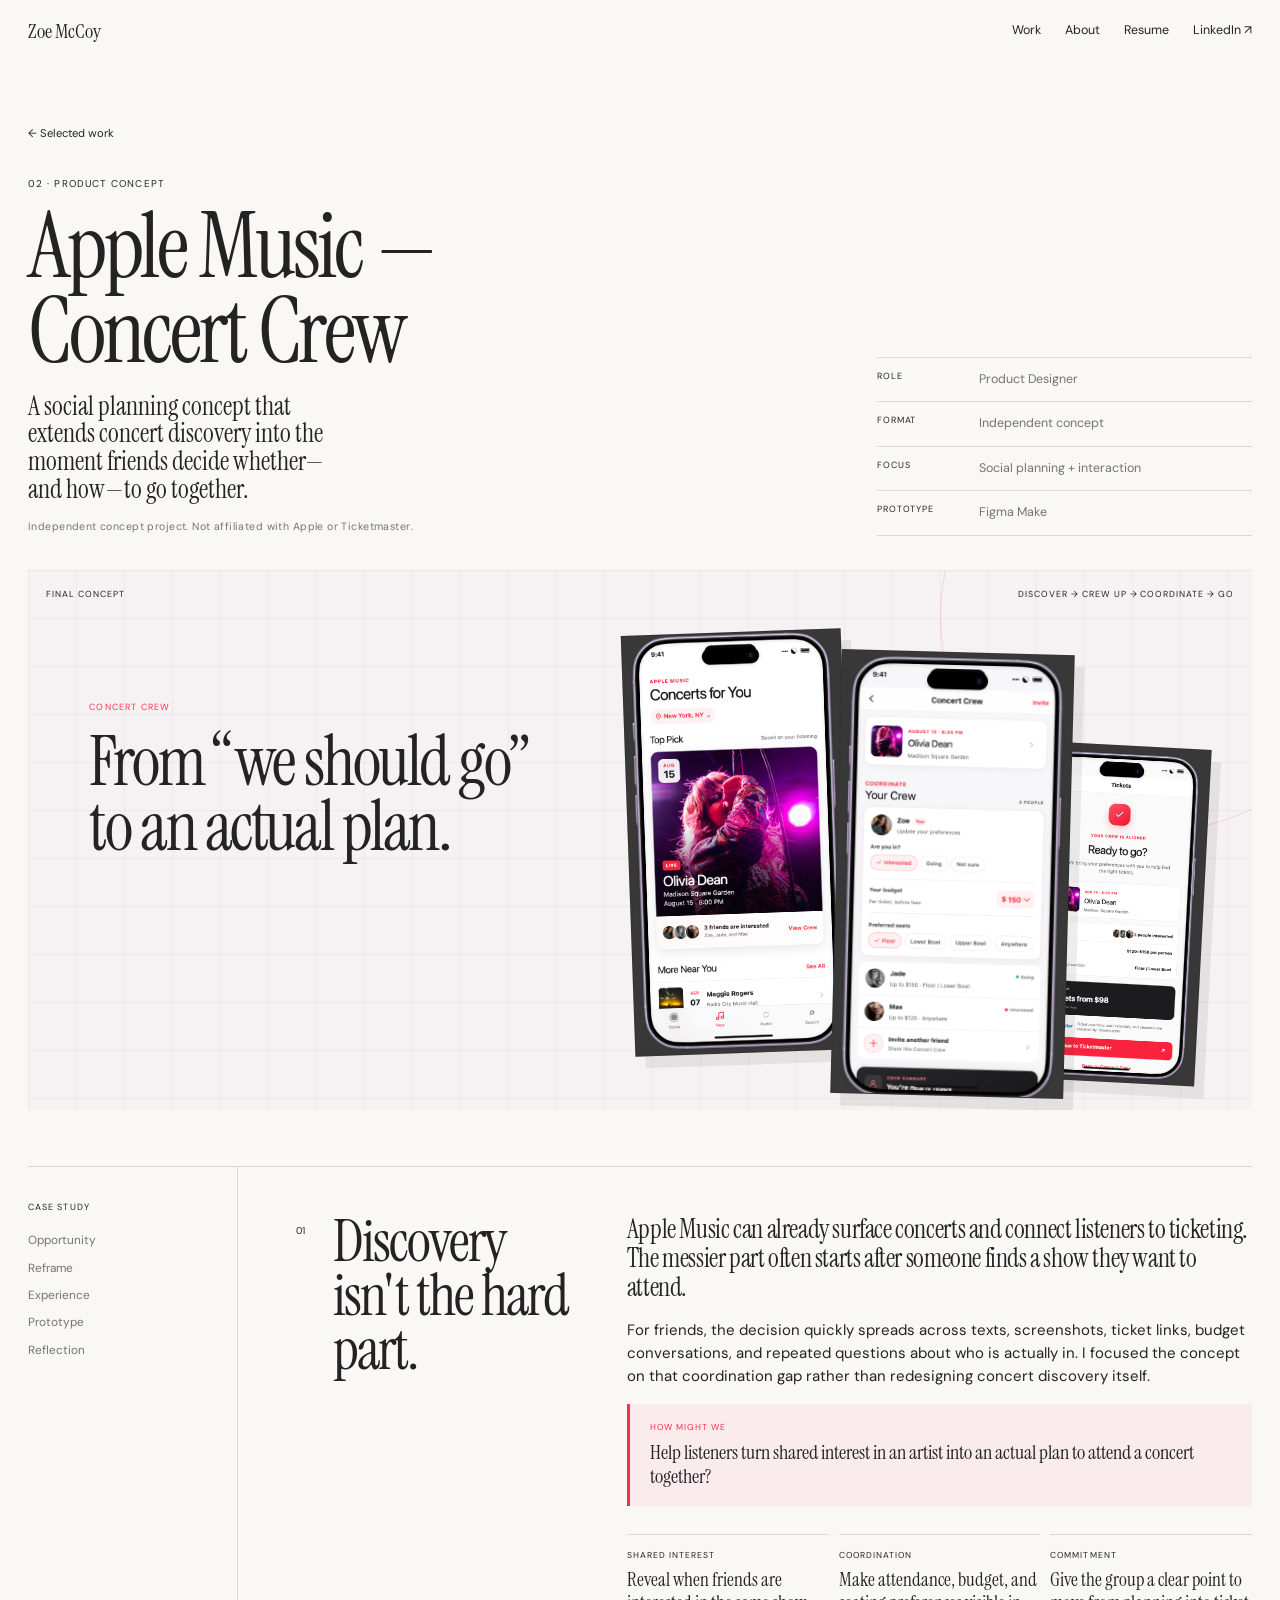
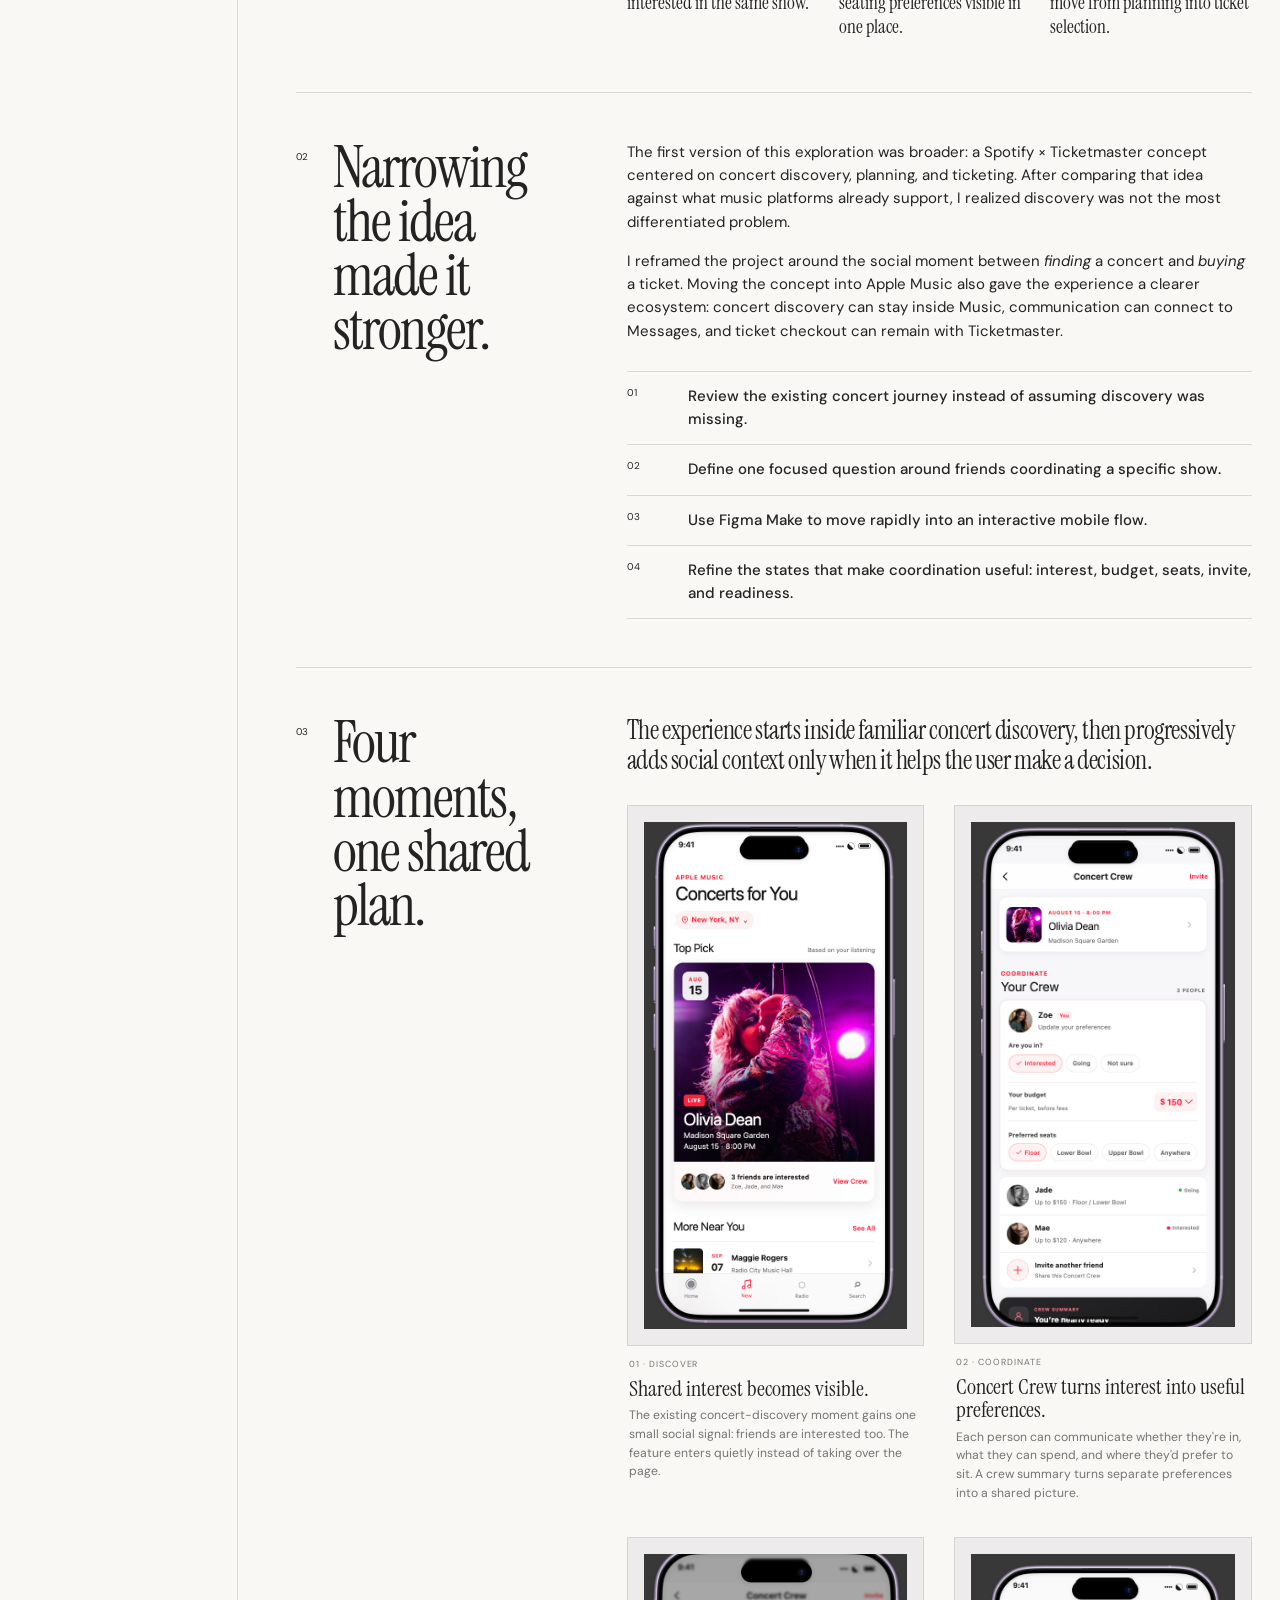
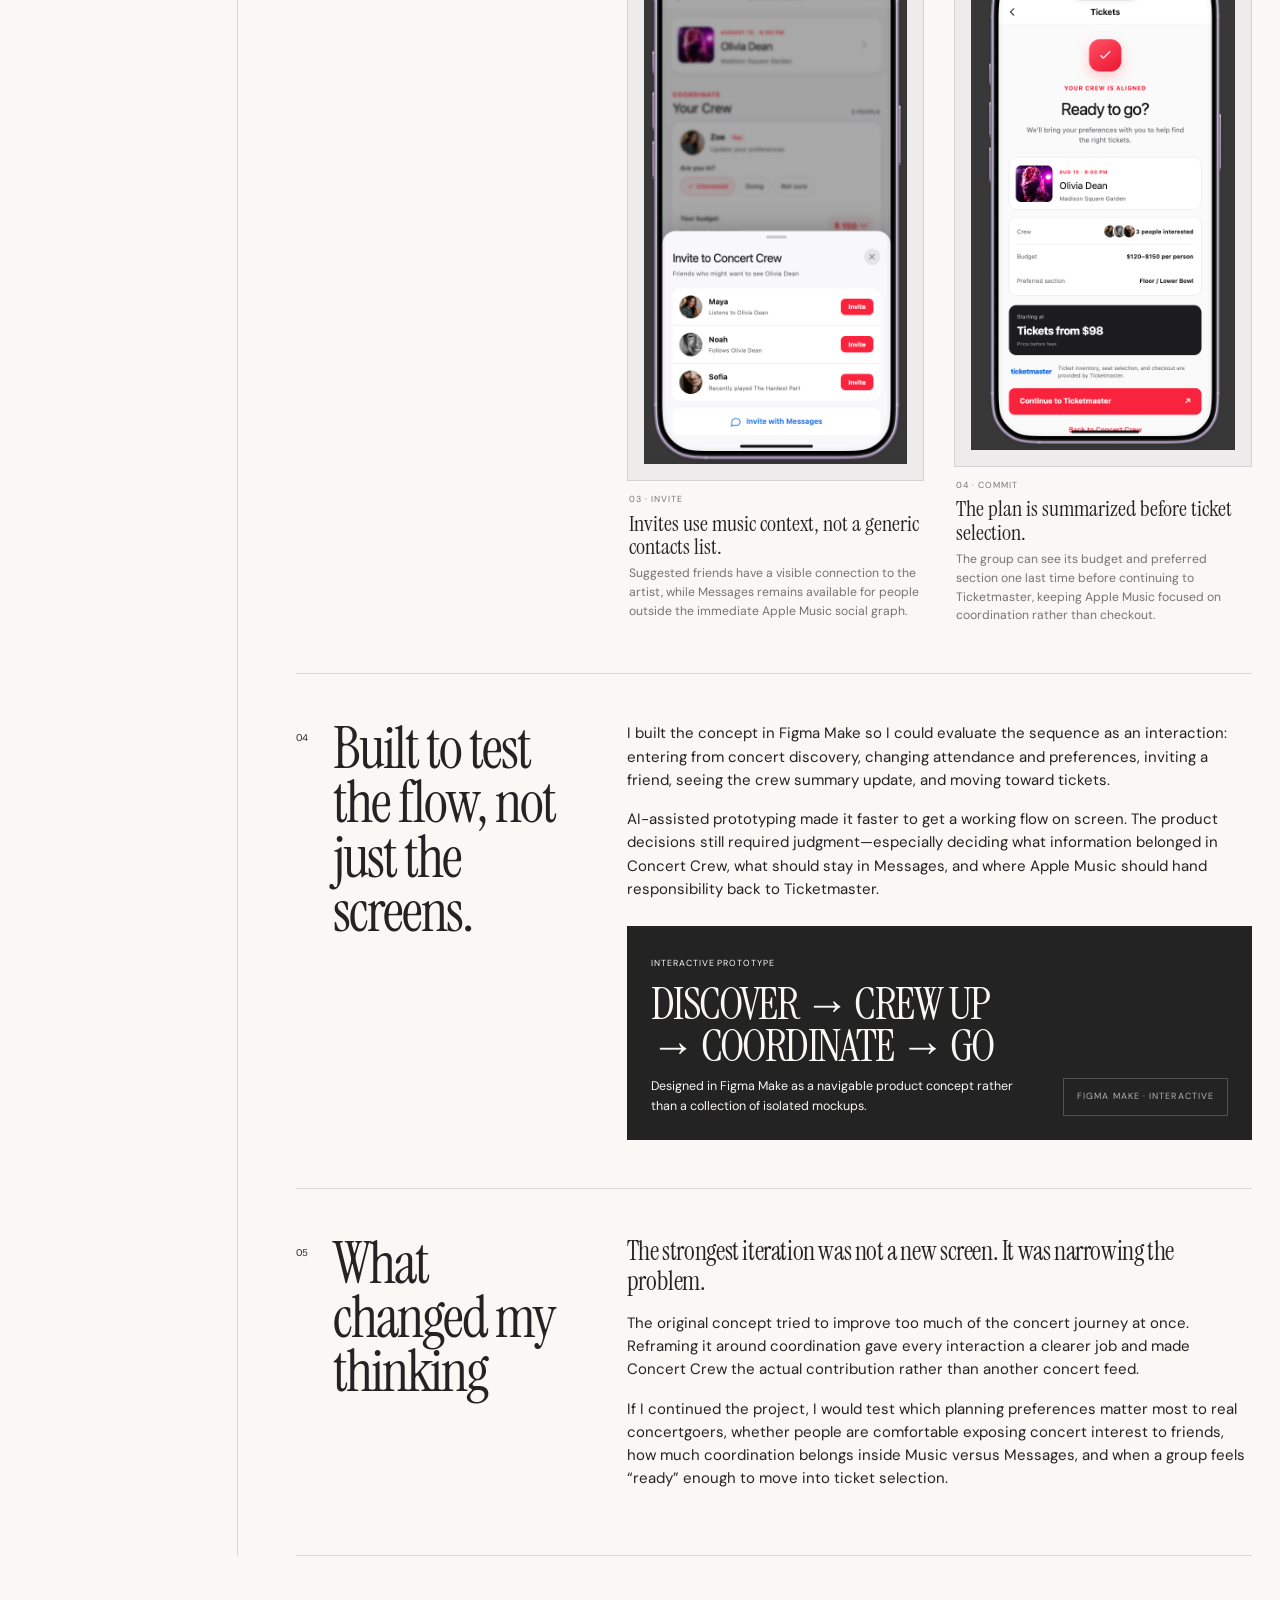
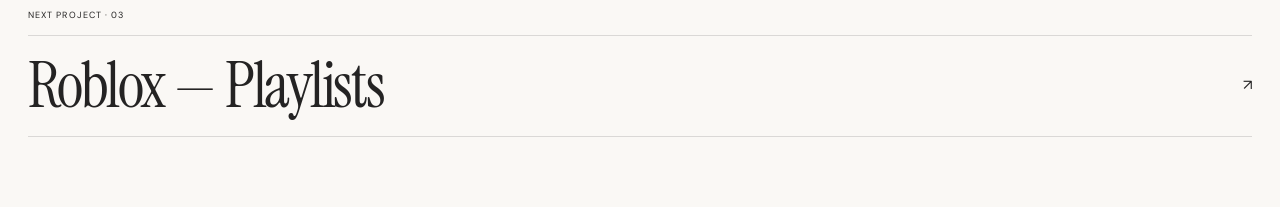
==== apple-music-concert-crew.html @ e7faf0c3 "Add files via upload" ====
<!doctype html>
<html lang="en">
<head>
  <meta charset="utf-8" />
  <meta name="viewport" content="width=device-width, initial-scale=1" />
  <meta name="description" content="Apple Music Concert Crew product concept case study by Zoe McCoy." />
  <title>Apple Music — Concert Crew — Zoe McCoy</title>
  <link rel="stylesheet" href="apple-music-concert-crew.css" />
</head>
<body class="case-page apple-case">
  <header class="site-header">
    <nav class="nav shell">
      <a class="brand" href="index.html">Zoe McCoy</a>
      <button class="nav-toggle" type="button" aria-label="Toggle menu" aria-expanded="false"><span></span><span></span></button>
      <div class="nav-links">
        <a href="index.html#work">Work</a>
        <a href="index.html#about">About</a>
        <a href="Zoe_McCoy_Resume.pdf">Resume</a>
        <a href="https://www.linkedin.com/in/zoe-mccoy/" target="_blank" rel="noreferrer">LinkedIn ↗</a>
      </div>
    </nav>
  </header>

  <main>
    <section class="case-intro shell">
      <div class="case-title-block" data-reveal>
        <a class="back-link" href="index.html#work">← Selected work</a>
        <p class="case-label">02 · Product Concept</p>
        <h1 class="display">Apple Music —<br>Concert Crew</h1>
        <p class="case-subtitle">A social planning concept that extends concert discovery into the moment friends decide whether—and how—to go together.</p>
        <p class="concept-note">Independent concept project. Not affiliated with Apple or Ticketmaster.</p>
      </div>
      <dl class="case-facts" data-reveal>
        <div><dt>ROLE</dt><dd>Product Designer</dd></div>
        <div><dt>FORMAT</dt><dd>Independent concept</dd></div>
        <div><dt>FOCUS</dt><dd>Social planning + interaction</dd></div>
        <div><dt>PROTOTYPE</dt><dd>Figma Make</dd></div>
      </dl>
    </section>

    <section class="case-visual shell" data-reveal>
      <div class="case-visual-inner apple-hero-media">
        <div class="visual-label"><span>FINAL CONCEPT</span><span>DISCOVER → CREW UP → COORDINATE → GO</span></div>
        <div class="apple-hero-copy">
          <span>CONCERT CREW</span>
          <strong class="display">From “we should go”<br>to an actual plan.</strong>
        </div>
        <div class="apple-hero-phone hero-phone-one"><img src="apple-concerts-for-you.png" alt="Apple Music Concerts for You concept with friends interested in a recommended concert" /></div>
        <div class="apple-hero-phone hero-phone-two"><img src="apple-concert-crew.png" alt="Concert Crew concept with attendance, budget, and seating preferences" /></div>
        <div class="apple-hero-phone hero-phone-three"><img src="apple-ticket-handoff.png" alt="Ticket handoff screen summarizing the crew's plan before continuing to Ticketmaster" /></div>
      </div>
    </section>

    <section class="case-content shell">
      <aside class="case-rail">
        <div class="rail-sticky">
          <span>CASE STUDY</span>
          <a href="#problem">Opportunity</a>
          <a href="#reframe">Reframe</a>
          <a href="#experience">Experience</a>
          <a href="#prototype">Prototype</a>
          <a href="#reflection">Reflection</a>
        </div>
      </aside>

      <div class="case-sections">
        <section class="case-block" id="problem" data-reveal>
          <div class="block-head"><span>01</span><h2 class="display">Discovery isn't the hard part.</h2></div>
          <div class="block-body">
            <p class="case-lede">Apple Music can already surface concerts and connect listeners to ticketing. The messier part often starts after someone finds a show they want to attend.</p>
            <p>For friends, the decision quickly spreads across texts, screenshots, ticket links, budget conversations, and repeated questions about who is actually in. I focused the concept on that coordination gap rather than redesigning concert discovery itself.</p>
            <p class="hmw"><span>HOW MIGHT WE</span> Help listeners turn shared interest in an artist into an actual plan to attend a concert together?</p>
            <div class="opportunity-grid">
              <div><span>SHARED INTEREST</span><b>Reveal when friends are interested in the same show.</b></div>
              <div><span>COORDINATION</span><b>Make attendance, budget, and seating preferences visible in one place.</b></div>
              <div><span>COMMITMENT</span><b>Give the group a clear point to move from planning into ticket selection.</b></div>
            </div>
          </div>
        </section>

        <section class="case-block" id="reframe" data-reveal>
          <div class="block-head"><span>02</span><h2 class="display">Narrowing the idea made it stronger.</h2></div>
          <div class="block-body">
            <p>The first version of this exploration was broader: a Spotify × Ticketmaster concept centered on concert discovery, planning, and ticketing. After comparing that idea against what music platforms already support, I realized discovery was not the most differentiated problem.</p>
            <p>I reframed the project around the social moment between <em>finding</em> a concert and <em>buying</em> a ticket. Moving the concept into Apple Music also gave the experience a clearer ecosystem: concert discovery can stay inside Music, communication can connect to Messages, and ticket checkout can remain with Ticketmaster.</p>
            <div class="process-strip">
              <div><span>01</span><b>Review the existing concert journey instead of assuming discovery was missing.</b></div>
              <div><span>02</span><b>Define one focused question around friends coordinating a specific show.</b></div>
              <div><span>03</span><b>Use Figma Make to move rapidly into an interactive mobile flow.</b></div>
              <div><span>04</span><b>Refine the states that make coordination useful: interest, budget, seats, invite, and readiness.</b></div>
            </div>
          </div>
        </section>

        <section class="case-block" id="experience" data-reveal>
          <div class="block-head"><span>03</span><h2 class="display">Four moments, one shared plan.</h2></div>
          <div class="block-body">
            <p class="case-lede">The experience starts inside familiar concert discovery, then progressively adds social context only when it helps the user make a decision.</p>

            <div class="apple-shot-grid">
              <figure class="apple-shot">
                <div class="apple-shot-frame"><img src="apple-concerts-for-you.png" alt="Concerts for You screen featuring Olivia Dean and three friends interested" /></div>
                <figcaption><span>01 · DISCOVER</span><strong>Shared interest becomes visible.</strong><p>The existing concert-discovery moment gains one small social signal: friends are interested too. The feature enters quietly instead of taking over the page.</p></figcaption>
              </figure>

              <figure class="apple-shot">
                <div class="apple-shot-frame"><img src="apple-concert-crew.png" alt="Concert Crew screen showing friend statuses, budget, and preferred seats" /></div>
                <figcaption><span>02 · COORDINATE</span><strong>Concert Crew turns interest into useful preferences.</strong><p>Each person can communicate whether they're in, what they can spend, and where they'd prefer to sit. A crew summary turns separate preferences into a shared picture.</p></figcaption>
              </figure>

              <figure class="apple-shot">
                <div class="apple-shot-frame"><img src="apple-concert-invite.png" alt="Invite to Concert Crew sheet suggesting friends connected to the artist" /></div>
                <figcaption><span>03 · INVITE</span><strong>Invites use music context, not a generic contacts list.</strong><p>Suggested friends have a visible connection to the artist, while Messages remains available for people outside the immediate Apple Music social graph.</p></figcaption>
              </figure>

              <figure class="apple-shot">
                <div class="apple-shot-frame"><img src="apple-ticket-handoff.png" alt="Ready to go ticket handoff summarizing crew budget and seating preference" /></div>
                <figcaption><span>04 · COMMIT</span><strong>The plan is summarized before ticket selection.</strong><p>The group can see its budget and preferred section one last time before continuing to Ticketmaster, keeping Apple Music focused on coordination rather than checkout.</p></figcaption>
              </figure>
            </div>
          </div>
        </section>

        <section class="case-block" id="prototype" data-reveal>
          <div class="block-head"><span>04</span><h2 class="display">Built to test the flow, not just the screens.</h2></div>
          <div class="block-body">
            <p>I built the concept in Figma Make so I could evaluate the sequence as an interaction: entering from concert discovery, changing attendance and preferences, inviting a friend, seeing the crew summary update, and moving toward tickets.</p>
            <p>AI-assisted prototyping made it faster to get a working flow on screen. The product decisions still required judgment—especially deciding what information belonged in Concert Crew, what should stay in Messages, and where Apple Music should hand responsibility back to Ticketmaster.</p>
            <div class="prototype-callout apple-callout">
              <div><span>INTERACTIVE PROTOTYPE</span><h3 class="display">DISCOVER → CREW UP → COORDINATE → GO</h3><p>Designed in Figma Make as a navigable product concept rather than a collection of isolated mockups.</p></div>
              <div class="prototype-status">FIGMA MAKE · INTERACTIVE</div>
            </div>
          </div>
        </section>

        <section class="case-block" id="reflection" data-reveal>
          <div class="block-head"><span>05</span><h2 class="display">What changed my thinking</h2></div>
          <div class="block-body">
            <p class="case-lede">The strongest iteration was not a new screen. It was narrowing the problem.</p>
            <p>The original concept tried to improve too much of the concert journey at once. Reframing it around coordination gave every interaction a clearer job and made Concert Crew the actual contribution rather than another concert feed.</p>
            <p>If I continued the project, I would test which planning preferences matter most to real concertgoers, whether people are comfortable exposing concert interest to friends, how much coordination belongs inside Music versus Messages, and when a group feels “ready” enough to move into ticket selection.</p>
          </div>
        </section>
      </div>
    </section>

    <section class="next-project shell"><span>NEXT PROJECT · 03</span><a href="roblox-playlists.html"><strong class="display">Roblox — Playlists</strong><span>↗</span></a></section>
  </main>
  <script src="case-study.js" defer></script>
</body>
</html>
---- apple-music-concert-crew.css ----
@import url('https://fonts.googleapis.com/css2?family=DM+Sans:wght@400;500;600&family=Instrument+Serif:ital@0;1&display=swap');

:root{
  --ivory:rgba(250,248,245,1);--ink:rgba(36,35,35,1);--lavender:rgba(217,210,233,1);--sage:rgba(220,229,220,1);--peach:rgba(241,221,211,1);
  --soft:rgba(36,35,35,.62);--line:rgba(36,35,35,.15);--serif:'Instrument Serif',Georgia,serif;--sans:'DM Sans',system-ui,sans-serif;
  --shell:min(1480px,calc(100vw - 56px));
}
*{box-sizing:border-box}html{scroll-behavior:smooth}body{margin:0;background:var(--ivory);color:var(--ink);font-family:var(--sans);font-size:15px;line-height:1.55;-webkit-font-smoothing:antialiased}body::selection{background:var(--lavender)}a{color:inherit;text-decoration:none}button{font:inherit;color:inherit}.shell{width:var(--shell);margin-inline:auto}.display{font-family:var(--serif);font-weight:400;letter-spacing:-.035em;line-height:.94}.soft{color:var(--soft)}
.site-header{position:sticky;top:0;z-index:100;background:rgba(250,248,245,.88);backdrop-filter:blur(14px);border-bottom:1px solid transparent;transition:.2s}.site-header.scrolled{border-color:var(--line);background:rgba(250,248,245,.96)}.nav{height:62px;display:flex;align-items:center;justify-content:space-between}.brand{font-family:var(--serif);font-size:1.25rem}.nav-links{display:flex;gap:24px;font-size:.78rem;align-items:center}.nav-links a{position:relative}.nav-links a:after{content:"";position:absolute;left:0;bottom:-5px;width:100%;height:1px;background:var(--ink);transform:scaleX(0);transform-origin:right;transition:transform .18s}.nav-links a:hover:after{transform:scaleX(1);transform-origin:left}.nav-toggle{display:none;background:none;border:0;padding:8px}.nav-toggle span{display:block;width:20px;height:1px;background:var(--ink);margin:5px}

/* HOME HERO */
.home-hero{min-height:calc(100svh - 62px);display:grid;grid-template-columns:.78fr 1.22fr;gap:clamp(36px,5vw,80px);align-items:center;padding:38px 0 42px}.hero-copy{max-width:570px}.status-line{display:flex;gap:10px;align-items:center;text-transform:uppercase;letter-spacing:.09em;font-size:.66rem;font-weight:600;margin-bottom:28px}.status-dot{width:7px;height:7px;border-radius:50%;background:var(--lavender);box-shadow:0 0 0 4px rgba(217,210,233,.35)}.hero-name{font-size:clamp(4.7rem,7.3vw,8.4rem);margin:0 0 24px}.hero-statement{font-family:var(--serif);font-size:clamp(1.6rem,2.4vw,2.55rem);line-height:1.04;letter-spacing:-.02em;max-width:16ch;margin:0 0 22px}.hero-statement em{font-weight:400;color:rgba(91,72,128,1)}.hero-intro{max-width:520px;color:var(--soft);margin:0 0 28px;font-size:.92rem}.hero-actions{display:flex;align-items:center;gap:22px}.button{display:inline-flex;align-items:center;justify-content:space-between;gap:16px;padding:12px 15px;border:1px solid var(--ink);font-size:.72rem;text-transform:uppercase;letter-spacing:.08em;font-weight:600;transition:transform .18s,background .18s,color .18s}.button:hover{transform:translateY(-2px)}.button-dark{background:var(--ink);color:var(--ivory)}.button-light{background:var(--ivory);color:var(--ink);border-color:var(--ivory)}.quiet-link{font-size:.76rem;border-bottom:1px solid var(--ink);padding-bottom:2px}
.hero-board{position:relative;min-height:590px;background:var(--lavender);overflow:hidden;border:1px solid rgba(36,35,35,.08);padding:22px}.hero-board:before{content:"";position:absolute;inset:0;background-image:linear-gradient(rgba(36,35,35,.06) 1px,transparent 1px),linear-gradient(90deg,rgba(36,35,35,.06) 1px,transparent 1px);background-size:48px 48px;mask-image:linear-gradient(to bottom,black,transparent 88%)}.board-topline{position:relative;z-index:2;display:flex;justify-content:space-between;font-size:.6rem;letter-spacing:.13em}.board-word{position:absolute;left:6%;top:16%;font-size:clamp(6.7rem,11vw,12rem);color:rgba(36,35,35,.16);white-space:nowrap}.board-window{position:absolute;left:13%;right:8%;top:31%;height:49%;background:var(--ivory);border:1px solid rgba(36,35,35,.24);box-shadow:10px 12px 0 rgba(36,35,35,.08);z-index:3}.window-bar{height:34px;border-bottom:1px solid var(--line);display:flex;align-items:center;gap:5px;padding:0 10px;font-size:.57rem;letter-spacing:.08em;color:var(--soft)}.window-bar i{width:7px;height:7px;border-radius:50%;background:var(--ink);opacity:.25}.window-bar span{margin-left:6px}.window-body{height:calc(100% - 34px);display:grid;grid-template-columns:52px 1fr}.mini-sidebar{border-right:1px solid var(--line);padding:14px 0;display:flex;align-items:center;flex-direction:column;gap:19px}.mini-sidebar b{font-family:var(--serif);font-size:1.2rem}.mini-sidebar span{width:16px;height:1px;background:var(--ink);opacity:.28}.mini-canvas{padding:clamp(22px,3vw,42px);display:flex;flex-direction:column;justify-content:center}.mini-label{font-size:.56rem;letter-spacing:.12em;margin-bottom:14px}.mini-title{font-size:clamp(2.5rem,4vw,5.1rem);margin-bottom:25px}.mini-row{display:flex;flex-wrap:wrap;gap:8px 16px;font-size:.55rem;letter-spacing:.1em}.mini-progress{height:3px;background:rgba(36,35,35,.1);margin-top:18px}.mini-progress span{display:block;width:64%;height:100%;background:var(--ink)}.board-chip{position:absolute;z-index:5;border:1px solid rgba(36,35,35,.25);background:var(--ivory);padding:8px 12px;font-size:.64rem;letter-spacing:.07em;text-transform:uppercase;box-shadow:4px 4px 0 rgba(36,35,35,.08)}.chip-one{right:5%;top:22%;transform:rotate(3deg)}.chip-two{left:4%;bottom:19%;transform:rotate(-5deg);background:var(--sage)}.chip-three{right:6%;bottom:8%;transform:rotate(2deg);background:var(--peach)}.board-note{position:absolute;left:4%;bottom:6%;font-family:var(--serif);font-size:1.15rem;display:flex;gap:10px;align-items:center;z-index:4}.board-note span{font-family:var(--sans);font-size:.9rem}
.ticker{overflow:hidden;border-top:1px solid var(--line);border-bottom:1px solid var(--line);padding:10px 0}.ticker-track{display:flex;width:max-content;align-items:center;gap:18px;animation:ticker 28s linear infinite;font-size:.62rem;letter-spacing:.13em}.ticker-track i{font-style:normal;color:rgba(91,72,128,1)}@keyframes ticker{to{transform:translateX(-50%)}}

/* WORK */
.work-studio{padding:52px 0 58px}.section-kicker-row{display:flex;justify-content:space-between;gap:24px;align-items:end;border-bottom:1px solid var(--line);padding-bottom:16px;margin-bottom:22px;font-size:.7rem;text-transform:uppercase;letter-spacing:.09em}.section-kicker-row>div{display:flex;gap:14px}.section-no{font-family:var(--serif);font-size:1.08rem;letter-spacing:0}.section-kicker-row p{margin:0;color:var(--soft);text-transform:none;letter-spacing:0;font-size:.78rem}.work-layout{display:grid;grid-template-columns:minmax(300px,.62fr) minmax(0,1.38fr);gap:22px}.project-index{min-height:600px;border-right:1px solid var(--line);padding-right:22px;display:flex;flex-direction:column}.project-tab{appearance:none;background:transparent;border:0;border-bottom:1px solid var(--line);display:grid;grid-template-columns:32px 1fr 22px;text-align:left;gap:12px;padding:22px 0;cursor:pointer;opacity:.47;transition:opacity .2s,padding-left .2s}.project-tab:hover,.project-tab.active{opacity:1}.project-tab.active{padding-left:10px}.project-tab-no{font-size:.66rem;padding-top:8px}.project-tab-main strong{font-size:clamp(2.2rem,3.5vw,4.25rem);display:block}.project-tab-main small{display:block;font-size:.66rem;text-transform:uppercase;letter-spacing:.08em;margin-top:8px;color:var(--soft)}.project-tab-arrow{font-size:1rem;padding-top:7px;transition:transform .2s}.project-tab:hover .project-tab-arrow,.project-tab.active .project-tab-arrow{transform:translate(3px,-3px)}.work-note{margin-top:auto;padding:18px 0}.work-note span{font-size:.58rem;letter-spacing:.12em}.work-note p{font-family:var(--serif);font-size:1.35rem;line-height:1.12;max-width:19ch;margin:9px 0 0}.project-stage{min-width:0}.stage-panel{height:600px}.stage-panel[hidden]{display:none}.stage-link{height:100%;display:grid;grid-template-rows:auto 1fr auto;background:var(--lavender);overflow:hidden;border:1px solid rgba(36,35,35,.08);transition:transform .25s}.stage-link:hover{transform:translateY(-4px)}.dark-stage{background:var(--ink);color:var(--ivory)}.stage-top,.stage-bottom{display:flex;justify-content:space-between;gap:18px;padding:16px 18px;font-size:.59rem;letter-spacing:.1em;text-transform:uppercase}.stage-bottom{align-items:end;border-top:1px solid rgba(36,35,35,.13);text-transform:none;letter-spacing:0;font-size:.8rem}.dark-stage .stage-bottom{border-color:rgba(250,248,245,.18)}.stage-bottom p{margin:0;max-width:490px;color:rgba(36,35,35,.7)}.dark-stage .stage-bottom p{color:rgba(250,248,245,.72)}.stage-cta{font-weight:600;white-space:nowrap}.scoops-art,.spotify-art{position:relative;overflow:hidden}.scoop-orbit{position:absolute;border:1px solid rgba(36,35,35,.2);border-radius:50%}.orbit-a{width:420px;height:420px;left:-90px;top:30px}.orbit-b{width:310px;height:310px;right:-70px;bottom:-90px}.scoop-sheet{position:absolute;border:1px solid rgba(36,35,35,.25);box-shadow:8px 8px 0 rgba(36,35,35,.08)}.sheet-back{background:var(--sage);width:33%;height:54%;left:18%;top:20%;transform:rotate(-6deg);padding:18px}.sheet-front{background:var(--ivory);width:35%;height:62%;left:39%;top:14%;transform:rotate(4deg);padding:18px;display:flex;flex-direction:column}.sheet-front b{font-size:7rem;line-height:.8;margin:auto}.sheet-front small{font-size:.65rem;text-transform:uppercase;letter-spacing:.08em}.scoop-sheet>span{font-size:.58rem;letter-spacing:.12em;text-transform:uppercase}.scoop-caption{position:absolute;right:4%;top:12%;writing-mode:vertical-rl;font-size:.58rem;letter-spacing:.1em;text-transform:uppercase}.spotify-art{background-image:linear-gradient(rgba(250,248,245,.05) 1px,transparent 1px),linear-gradient(90deg,rgba(250,248,245,.05) 1px,transparent 1px);background-size:44px 44px}.sound-lines{position:absolute;left:5%;top:12%;display:flex;align-items:center;gap:7px;height:72px}.sound-lines i{width:4px;background:var(--lavender);display:block}.sound-lines i:nth-child(1){height:25%}.sound-lines i:nth-child(2){height:70%}.sound-lines i:nth-child(3){height:42%}.sound-lines i:nth-child(4){height:95%}.sound-lines i:nth-child(5){height:50%}.sound-lines i:nth-child(6){height:78%}.sound-lines i:nth-child(7){height:32%}.live-word{position:absolute;left:6%;top:34%;font-size:clamp(5rem,8vw,9.5rem);white-space:nowrap}.live-word span{font-family:var(--sans);font-size:.35em;margin:0 .15em;color:var(--peach)}.ticket-stub{position:absolute;right:5%;top:12%;background:var(--peach);color:var(--ink);width:190px;height:130px;padding:15px;transform:rotate(4deg);display:flex;flex-direction:column;justify-content:space-between;border:1px solid rgba(250,248,245,.2)}.ticket-stub span,.ticket-stub small{font-size:.52rem;letter-spacing:.1em}.ticket-stub b{font-size:1.45rem}.now-playing{position:absolute;left:7%;bottom:8%;display:flex;align-items:center;gap:12px}.play-dot{width:38px;height:38px;border-radius:50%;background:var(--lavender);color:var(--ink);display:grid;place-items:center;font-size:.65rem}.now-playing small{display:block;font-size:.5rem;letter-spacing:.1em}.now-playing b{font-family:var(--serif);font-size:1.1rem;font-weight:400}

/* ABOUT */
.about-section{padding:58px 0 74px;border-top:1px solid var(--line)}.about-layout{display:grid;grid-template-columns:1.05fr .95fr;gap:clamp(45px,7vw,110px);padding:26px 0 42px}.about-lede h2{font-size:clamp(3.1rem,5.6vw,6.3rem);max-width:12ch;margin:0 0 26px}.about-lede em{font-weight:400;color:rgba(91,72,128,1)}.about-copy{max-width:600px;padding-top:8px}.about-copy p{font-size:1rem;margin:0 0 18px}.capability-console{border:1px solid var(--line);background:rgba(255,255,255,.2)}.console-head{display:flex;justify-content:space-between;padding:10px 14px;border-bottom:1px solid var(--line);font-size:.57rem;letter-spacing:.11em}.capability-grid{display:grid;grid-template-columns:repeat(4,1fr)}.capability-grid span{padding:14px;border-right:1px solid var(--line);border-bottom:1px solid var(--line);font-size:.76rem}.capability-grid span:nth-child(4n){border-right:0}.capability-grid span:nth-last-child(-n+4){border-bottom:0}.footer{background:var(--lavender);padding:48px 0 28px}.footer-grid{display:grid;grid-template-columns:1fr auto;gap:28px}.footer-label{font-size:.56rem;letter-spacing:.12em}.footer h2{font-size:clamp(3.4rem,6vw,7rem);margin:8px 0 0;max-width:10ch}.footer-actions{display:flex;gap:24px;align-items:end;padding-bottom:12px;font-size:.8rem}.footer-meta{grid-column:1/-1;border-top:1px solid rgba(36,35,35,.18);padding-top:16px;display:flex;justify-content:space-between;font-size:.64rem;color:var(--soft)}

/* CASE STUDIES */
.case-intro{display:grid;grid-template-columns:1.35fr .65fr;gap:70px;padding:58px 0 34px}.back-link{display:inline-block;font-size:.7rem;margin-bottom:34px}.case-label{font-size:.62rem;text-transform:uppercase;letter-spacing:.11em;margin:0 0 12px}.case-title-block h1{font-size:clamp(5rem,8.5vw,10rem);margin:0 0 18px}.apple-case .case-title-block h1{font-size:clamp(4.3rem,7.1vw,8.6rem)}.case-subtitle{font-family:var(--serif);font-size:clamp(1.35rem,2vw,2.15rem);line-height:1.08;max-width:26ch;margin:0}.case-facts{align-self:end;margin:0;border-top:1px solid var(--line)}.case-facts div{display:grid;grid-template-columns:86px 1fr;gap:16px;padding:12px 0;border-bottom:1px solid var(--line)}.case-facts dt{font-size:.56rem;letter-spacing:.1em}.case-facts dd{margin:0;font-size:.78rem;color:var(--soft)}.case-visual{padding-bottom:56px}.case-visual-inner{min-height:510px;padding:18px;position:relative;overflow:hidden}.scoops-visual{background:var(--lavender)}.spotify-visual{background:var(--ink);color:var(--ivory)}.visual-label{display:flex;justify-content:space-between;font-size:.55rem;letter-spacing:.11em}.device-row{position:absolute;inset:68px 6% 42px 6%;display:flex;align-items:end;justify-content:center;gap:24px}.device{background:var(--ivory);color:var(--ink);border:1px solid rgba(36,35,35,.25);box-shadow:10px 10px 0 rgba(36,35,35,.08)}.desktop-device{width:min(830px,72%);height:100%}.device-bar{height:28px;border-bottom:1px solid var(--line);display:flex;gap:5px;align-items:center;padding:0 9px}.device-bar i{width:6px;height:6px;border-radius:50%;background:var(--ink);opacity:.25}.mobile-device{width:190px;height:84%;border-radius:24px;padding:12px;position:relative}.device-notch{width:60px;height:12px;background:var(--ink);border-radius:20px;margin:0 auto 14px}.placeholder-content{height:calc(100% - 28px);display:flex;flex-direction:column;justify-content:center;align-items:center;text-align:center;padding:24px;background-image:linear-gradient(rgba(36,35,35,.05) 1px,transparent 1px),linear-gradient(90deg,rgba(36,35,35,.05) 1px,transparent 1px);background-size:34px 34px}.mobile-device .placeholder-content{height:calc(100% - 26px);background-size:26px 26px}.placeholder-kicker{font-size:.52rem;letter-spacing:.12em}.placeholder-content b{font-size:clamp(2.2rem,3.8vw,4.6rem);font-weight:400;margin:13px 0}.mobile-device .placeholder-content b{font-size:4.2rem}.placeholder-content small{font-size:.6rem;color:var(--soft)}.video-placeholder{position:absolute;inset:60px 6% 40px;border:1px solid rgba(250,248,245,.22);display:flex;flex-direction:column;align-items:center;justify-content:center;background-image:linear-gradient(rgba(250,248,245,.05) 1px,transparent 1px),linear-gradient(90deg,rgba(250,248,245,.05) 1px,transparent 1px);background-size:48px 48px}.video-placeholder:before{content:"";position:absolute;width:210px;height:210px;border:1px solid rgba(217,210,233,.5);border-radius:50%}.video-play{width:48px;height:48px;border-radius:50%;display:grid;place-items:center;background:var(--lavender);color:var(--ink);font-size:.7rem;z-index:2;margin-bottom:14px}.video-placeholder strong{font-size:clamp(4rem,7vw,8rem);z-index:2}.video-placeholder p{font-size:.68rem;letter-spacing:.08em;text-transform:uppercase;z-index:2}.case-content{display:grid;grid-template-columns:210px minmax(0,1fr);gap:58px;border-top:1px solid var(--line)}.case-rail{border-right:1px solid var(--line)}.rail-sticky{position:sticky;top:88px;display:flex;flex-direction:column;padding:34px 28px 34px 0;gap:9px}.rail-sticky>span{font-size:.56rem;letter-spacing:.12em;margin-bottom:8px}.rail-sticky a{font-size:.74rem;color:var(--soft)}.rail-sticky a:hover{color:var(--ink)}.case-sections{min-width:0}.case-block{display:grid;grid-template-columns:.62fr 1.38fr;gap:50px;padding:48px 0;border-bottom:1px solid var(--line);scroll-margin-top:80px}.block-head{display:grid;grid-template-columns:28px 1fr;gap:9px}.block-head>span{font-size:.61rem;padding-top:8px}.block-head h2{font-size:clamp(2.8rem,4.5vw,5.2rem);margin:0;max-width:9ch}.block-body{max-width:780px}.block-body>p{margin:0 0 16px}.case-lede{font-family:var(--serif);font-size:clamp(1.45rem,2.05vw,2.1rem);line-height:1.12;letter-spacing:-.015em}.split-note{display:grid;grid-template-columns:1fr 1fr;gap:26px;border-top:1px solid var(--line);padding-top:18px;margin-top:28px}.split-note p{margin:0;font-size:.83rem}.artifact-grid{display:grid;grid-template-columns:1fr 1fr;gap:10px;margin-top:26px}.artifact-slot{min-height:220px;border:1px dashed rgba(36,35,35,.28);padding:20px;display:flex;flex-direction:column;justify-content:flex-end;background:rgba(255,255,255,.16)}.artifact-slot.wide{grid-column:1/-1;min-height:290px}.artifact-slot span{font-size:.55rem;letter-spacing:.12em}.artifact-slot b{font-family:var(--serif);font-size:1.7rem;font-weight:400;margin-top:auto}.artifact-slot small{font-size:.67rem;color:var(--soft)}.system-slot{min-height:310px;margin-top:24px;background:var(--sage);border-style:solid}.system-slot b{font-size:clamp(2.2rem,4vw,4.6rem);max-width:11ch}.prototype-callout{margin-top:25px;padding:24px;background:var(--lavender);display:flex;align-items:end;justify-content:space-between;gap:26px}.prototype-callout span{font-size:.55rem;letter-spacing:.11em}.prototype-callout h3{font-size:clamp(2.2rem,3.5vw,4rem);margin:10px 0}.prototype-callout p{margin:0;max-width:460px;font-size:.78rem}.dark-callout{background:var(--ink);color:var(--ivory)}.process-strip{margin-top:28px;border-top:1px solid var(--line)}.process-strip div{display:grid;grid-template-columns:46px 1fr;gap:15px;padding:13px 0;border-bottom:1px solid var(--line)}.process-strip span{font-size:.62rem}.process-strip b{font-weight:500}.next-project{padding:46px 0 70px}.next-project>span{font-size:.56rem;letter-spacing:.12em}.next-project a{margin-top:10px;border-top:1px solid var(--line);border-bottom:1px solid var(--line);padding:20px 0;display:flex;justify-content:space-between;align-items:center}.next-project strong{font-size:clamp(3rem,5vw,5.5rem);font-weight:400}

[data-reveal]{opacity:0;transform:translateY(12px);transition:opacity .5s ease,transform .5s cubic-bezier(.2,.75,.2,1)}[data-reveal].visible{opacity:1;transform:none}

@media (max-width:1050px){:root{--shell:min(100% - 40px,980px)}.home-hero{grid-template-columns:.9fr 1.1fr}.hero-board{min-height:520px}.work-layout{grid-template-columns:330px 1fr}.stage-panel{height:560px}.capability-grid{grid-template-columns:repeat(3,1fr)}.capability-grid span:nth-child(4n){border-right:1px solid var(--line)}.capability-grid span:nth-child(3n){border-right:0}.capability-grid span:nth-last-child(-n+4){border-bottom:1px solid var(--line)}.capability-grid span:nth-last-child(-n+3){border-bottom:0}.case-content{grid-template-columns:170px 1fr;gap:38px}.case-block{grid-template-columns:.72fr 1.28fr;gap:35px}}
@media (max-width:820px){:root{--shell:min(100% - 28px,760px)}.nav-toggle{display:block}.nav-links{display:none;position:absolute;left:0;right:0;top:62px;background:var(--ivory);border-bottom:1px solid var(--line);padding:20px 14px;flex-direction:column;align-items:flex-start}.nav-links.open{display:flex}.home-hero{min-height:auto;grid-template-columns:1fr;padding:48px 0}.hero-copy{max-width:660px}.hero-name{font-size:clamp(4.8rem,18vw,7.8rem)}.hero-board{min-height:480px}.work-layout{grid-template-columns:1fr}.project-index{min-height:auto;border-right:0;padding-right:0;display:grid;grid-template-columns:1fr 1fr;gap:0 14px}.project-tab{min-height:155px}.work-note{display:none}.project-stage{margin-top:8px}.stage-panel{height:500px}.about-layout{grid-template-columns:1fr}.about-lede h2{max-width:14ch}.case-intro{grid-template-columns:1fr;gap:30px;padding-top:42px}.case-facts{display:grid;grid-template-columns:1fr 1fr}.case-facts div{display:block}.case-facts dt{margin-bottom:4px}.case-visual-inner{min-height:440px}.case-content{grid-template-columns:1fr}.case-rail{display:none}.case-block{grid-template-columns:1fr;gap:22px}.block-head h2{max-width:12ch}.footer-grid{grid-template-columns:1fr}.footer-actions{align-items:start}.footer-meta{grid-column:auto}}
@media (max-width:560px){:root{--shell:min(100% - 22px,520px)}body{font-size:14px}.home-hero{padding-top:34px}.hero-name{font-size:4.8rem}.hero-statement{font-size:1.65rem}.hero-board{min-height:410px;padding:14px}.board-word{font-size:5.8rem}.board-window{left:8%;right:5%;top:30%;height:52%}.chip-three{display:none}.chip-two{bottom:12%}.mini-canvas{padding:18px}.mini-title{font-size:2.4rem}.ticker{padding:8px 0}.section-kicker-row{align-items:start}.section-kicker-row p{max-width:16ch;text-align:right}.work-studio{padding:38px 0 46px}.project-index{grid-template-columns:1fr}.project-tab{min-height:auto}.project-tab-main strong{font-size:2.7rem}.stage-panel{height:430px}.stage-bottom{align-items:start;flex-direction:column}.scoop-sheet.sheet-back{left:9%;width:39%}.scoop-sheet.sheet-front{left:36%;width:46%}.live-word{top:36%;font-size:4.9rem}.ticket-stub{width:150px;height:112px}.about-section{padding:44px 0 54px}.about-lede h2{font-size:3.35rem}.capability-grid{grid-template-columns:1fr 1fr}.capability-grid span:nth-child(3n){border-right:1px solid var(--line)}.capability-grid span:nth-child(2n){border-right:0}.capability-grid span:nth-last-child(-n+3){border-bottom:1px solid var(--line)}.capability-grid span:nth-last-child(-n+2){border-bottom:0}.footer h2{font-size:4rem}.footer-meta{flex-direction:column;gap:6px}.case-title-block h1,.apple-case .case-title-block h1{font-size:4.9rem}.case-facts{grid-template-columns:1fr}.case-visual{padding-bottom:38px}.case-visual-inner{min-height:350px}.visual-label span:last-child{display:none}.device-row{inset:58px 4% 28px;gap:8px}.desktop-device{width:78%}.mobile-device{width:112px;border-radius:14px;padding:7px}.mobile-device .placeholder-content b{font-size:2.8rem}.placeholder-content b{font-size:1.7rem}.placeholder-content small{display:none}.video-placeholder{inset:50px 4% 28px}.video-placeholder strong{font-size:3.6rem}.video-placeholder p{font-size:.55rem;text-align:center}.case-block{padding:38px 0}.block-head h2{font-size:3rem}.split-note{grid-template-columns:1fr}.artifact-grid{grid-template-columns:1fr}.artifact-slot.wide{grid-column:auto}.prototype-callout{align-items:start;flex-direction:column}.next-project strong{font-size:3.1rem}}


/* Apple Music — Concert Crew case study */
.concept-note{margin:16px 0 0;font-size:.66rem;letter-spacing:.04em;color:var(--soft)}
.hmw{margin:26px 0 0;padding:18px 20px;border-left:3px solid rgba(255,45,85,1);background:rgba(255,45,85,.055);font-family:var(--serif);font-size:1.25rem;line-height:1.2}
.hmw span{display:block;font-family:var(--sans);font-size:.54rem;letter-spacing:.12em;margin-bottom:7px;color:rgba(255,45,85,1)}
.opportunity-grid{display:grid;grid-template-columns:repeat(3,1fr);gap:10px;margin-top:28px}
.opportunity-grid div{border-top:1px solid var(--line);padding:14px 0 4px}
.opportunity-grid span{display:block;font-size:.54rem;letter-spacing:.12em;margin-bottom:8px}
.opportunity-grid b{font-family:var(--serif);font-size:1.2rem;line-height:1.08;font-weight:400}

.apple-hero-media{min-height:540px;padding:18px;background:rgba(246,241,243,1);background-image:linear-gradient(rgba(36,35,35,.045) 1px,transparent 1px),linear-gradient(90deg,rgba(36,35,35,.045) 1px,transparent 1px);background-size:48px 48px}
.apple-hero-media:before{content:"";position:absolute;width:430px;height:430px;border:1px solid rgba(255,45,85,.17);border-radius:50%;right:-120px;top:-170px}
.apple-hero-copy{position:absolute;left:5%;top:23%;max-width:440px;z-index:2}
.apple-hero-copy span{font-size:.56rem;letter-spacing:.13em;color:rgba(255,45,85,1)}
.apple-hero-copy strong{display:block;font-size:clamp(3.4rem,5.4vw,6.2rem);margin-top:13px}
.apple-hero-phone{position:absolute;overflow:hidden;border:1px solid rgba(36,35,35,.15);background:rgba(54,54,54,1);box-shadow:10px 12px 0 rgba(36,35,35,.08)}
.apple-hero-phone img{display:block;width:100%;height:auto}
.hero-phone-one{width:min(220px,18%);right:33%;top:62px;transform:rotate(-2deg)}
.hero-phone-two{width:min(235px,19%);right:15%;top:82px;transform:rotate(1.5deg);z-index:3}
.hero-phone-three{width:min(180px,15%);right:4%;bottom:28px;transform:rotate(3deg)}

.apple-shot-grid{display:grid;grid-template-columns:1fr 1fr;gap:34px 30px;margin-top:30px;align-items:start}
.apple-shot{margin:0;min-width:0}
.apple-shot-frame{display:flex;justify-content:center;align-items:flex-start;min-height:0;padding:16px;background:rgba(238,235,236,1);border:1px solid rgba(36,35,35,.12);overflow:hidden}
.apple-shot-frame img{display:block;width:min(100%,310px);height:auto;object-fit:contain}
.apple-shot figcaption{padding:12px 2px 0}
.apple-shot figcaption>span{display:block;font-size:.55rem;letter-spacing:.11em;color:var(--soft);margin-bottom:6px}
.apple-shot figcaption strong{font-family:var(--serif);font-size:1.35rem;font-weight:400;display:block;line-height:1.08;margin-bottom:5px}
.apple-shot figcaption p{margin:0;font-size:.76rem;color:var(--soft)}
.apple-callout{background:rgba(36,35,35,1);color:rgba(250,248,245,1)}
.prototype-status{font-size:.56rem;letter-spacing:.12em;border:1px solid rgba(250,248,245,.22);padding:11px 13px;white-space:nowrap;color:rgba(250,248,245,.68)}

@media (max-width:1050px){
  .opportunity-grid{grid-template-columns:1fr}
  .opportunity-grid div{padding-bottom:10px}
  .apple-hero-copy{max-width:360px}
  .hero-phone-one{right:32%;width:min(195px,20%)}
  .hero-phone-two{right:13%;width:min(210px,22%)}
  .hero-phone-three{width:min(155px,17%)}
}
@media (max-width:820px){
  .apple-hero-media{min-height:500px}
  .apple-hero-copy{left:5%;top:14%;max-width:300px}
  .apple-hero-copy strong{font-size:3.7rem}
  .hero-phone-one{width:185px;right:38%;top:155px}
  .hero-phone-two{width:198px;right:13%;top:172px}
  .hero-phone-three{display:none}
  .apple-shot-grid{grid-template-columns:1fr 1fr;gap:28px 18px}
  .apple-shot-frame{padding:10px}
  .prototype-status{white-space:normal}
}
@media (max-width:560px){
  .apple-case .case-title-block h1{font-size:4.25rem}
  .apple-hero-media{min-height:430px}
  .apple-hero-copy{top:13%;left:6%}
  .apple-hero-copy strong{font-size:3.05rem;max-width:7ch}
  .hero-phone-one{width:145px;right:44%;top:174px}
  .hero-phone-two{width:154px;right:8%;top:188px}
  .apple-shot-grid{grid-template-columns:1fr}
  .apple-shot-frame{padding:8px}
  .apple-shot-frame img{width:min(100%,285px)}
}

@media (prefers-reduced-motion: reduce){*, *:before, *:after{animation:none;transition:none;scroll-behavior:auto}[data-reveal]{opacity:1;transform:none}}
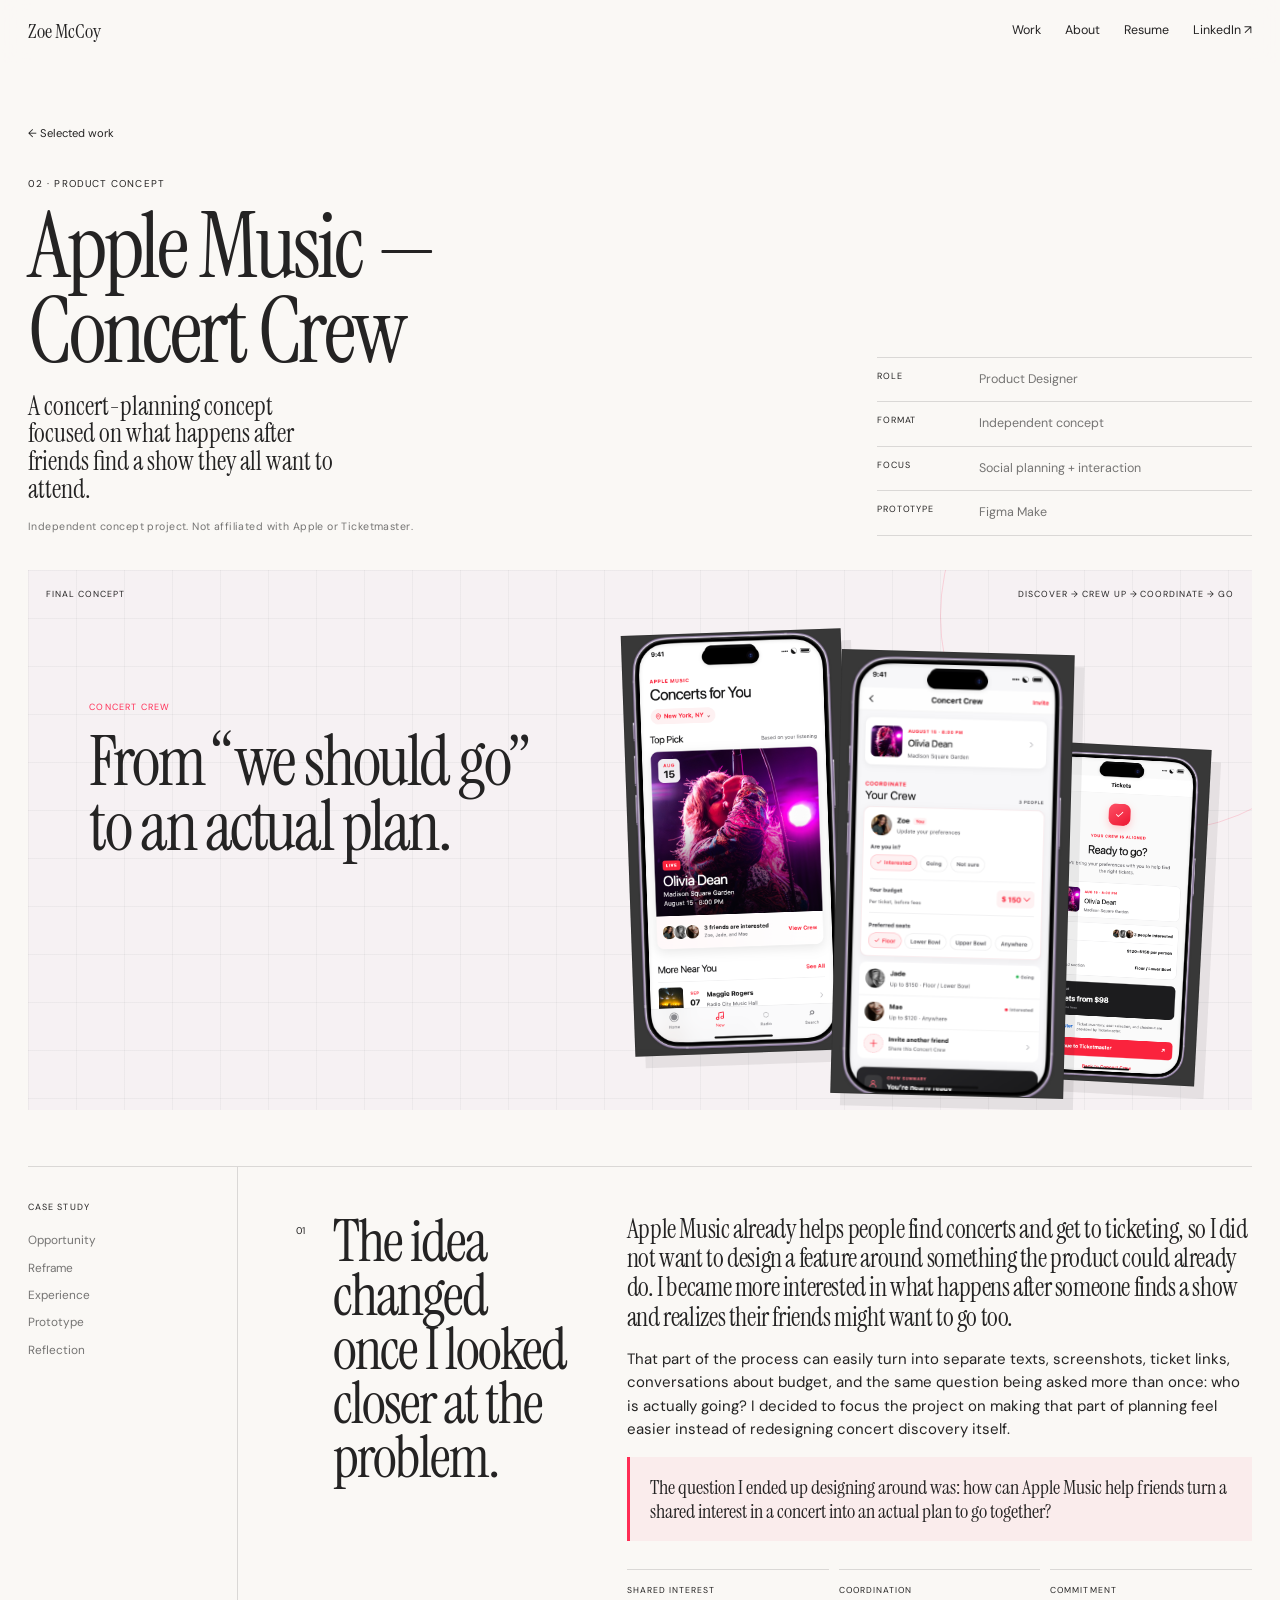
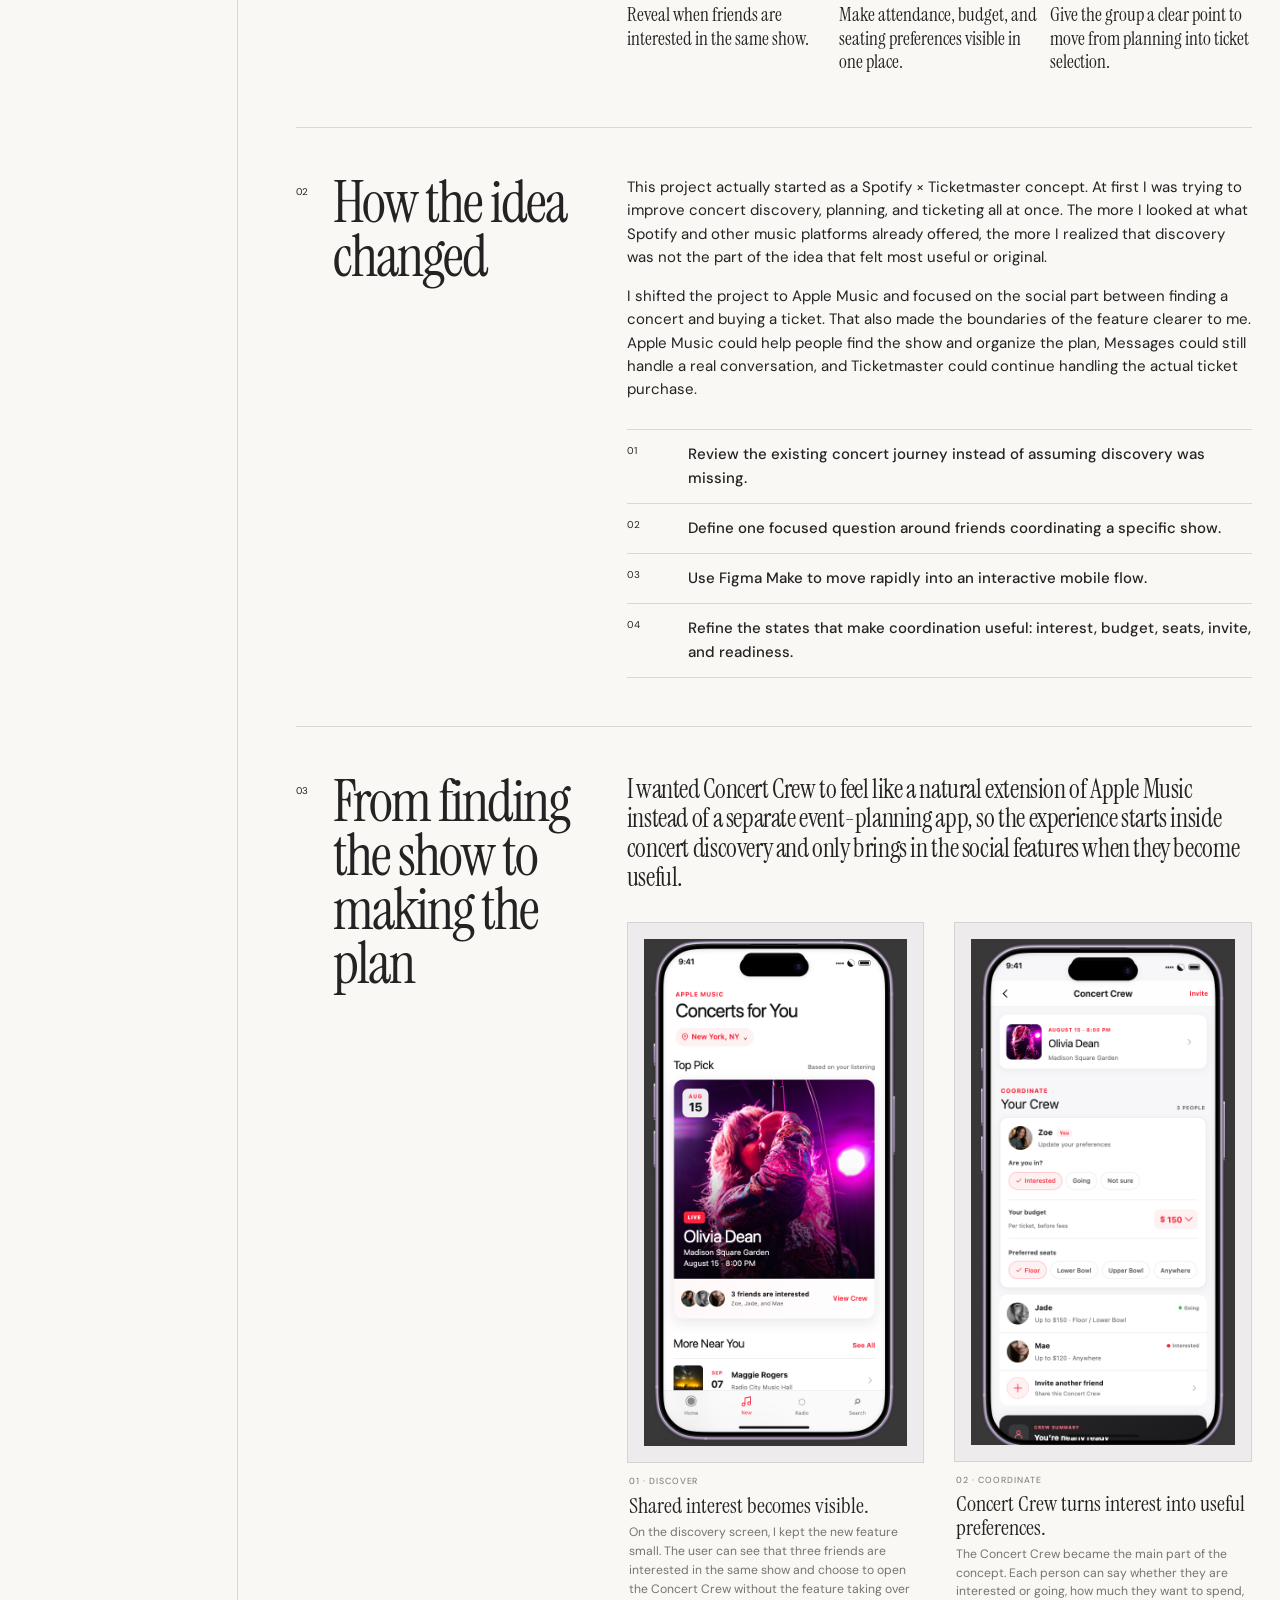
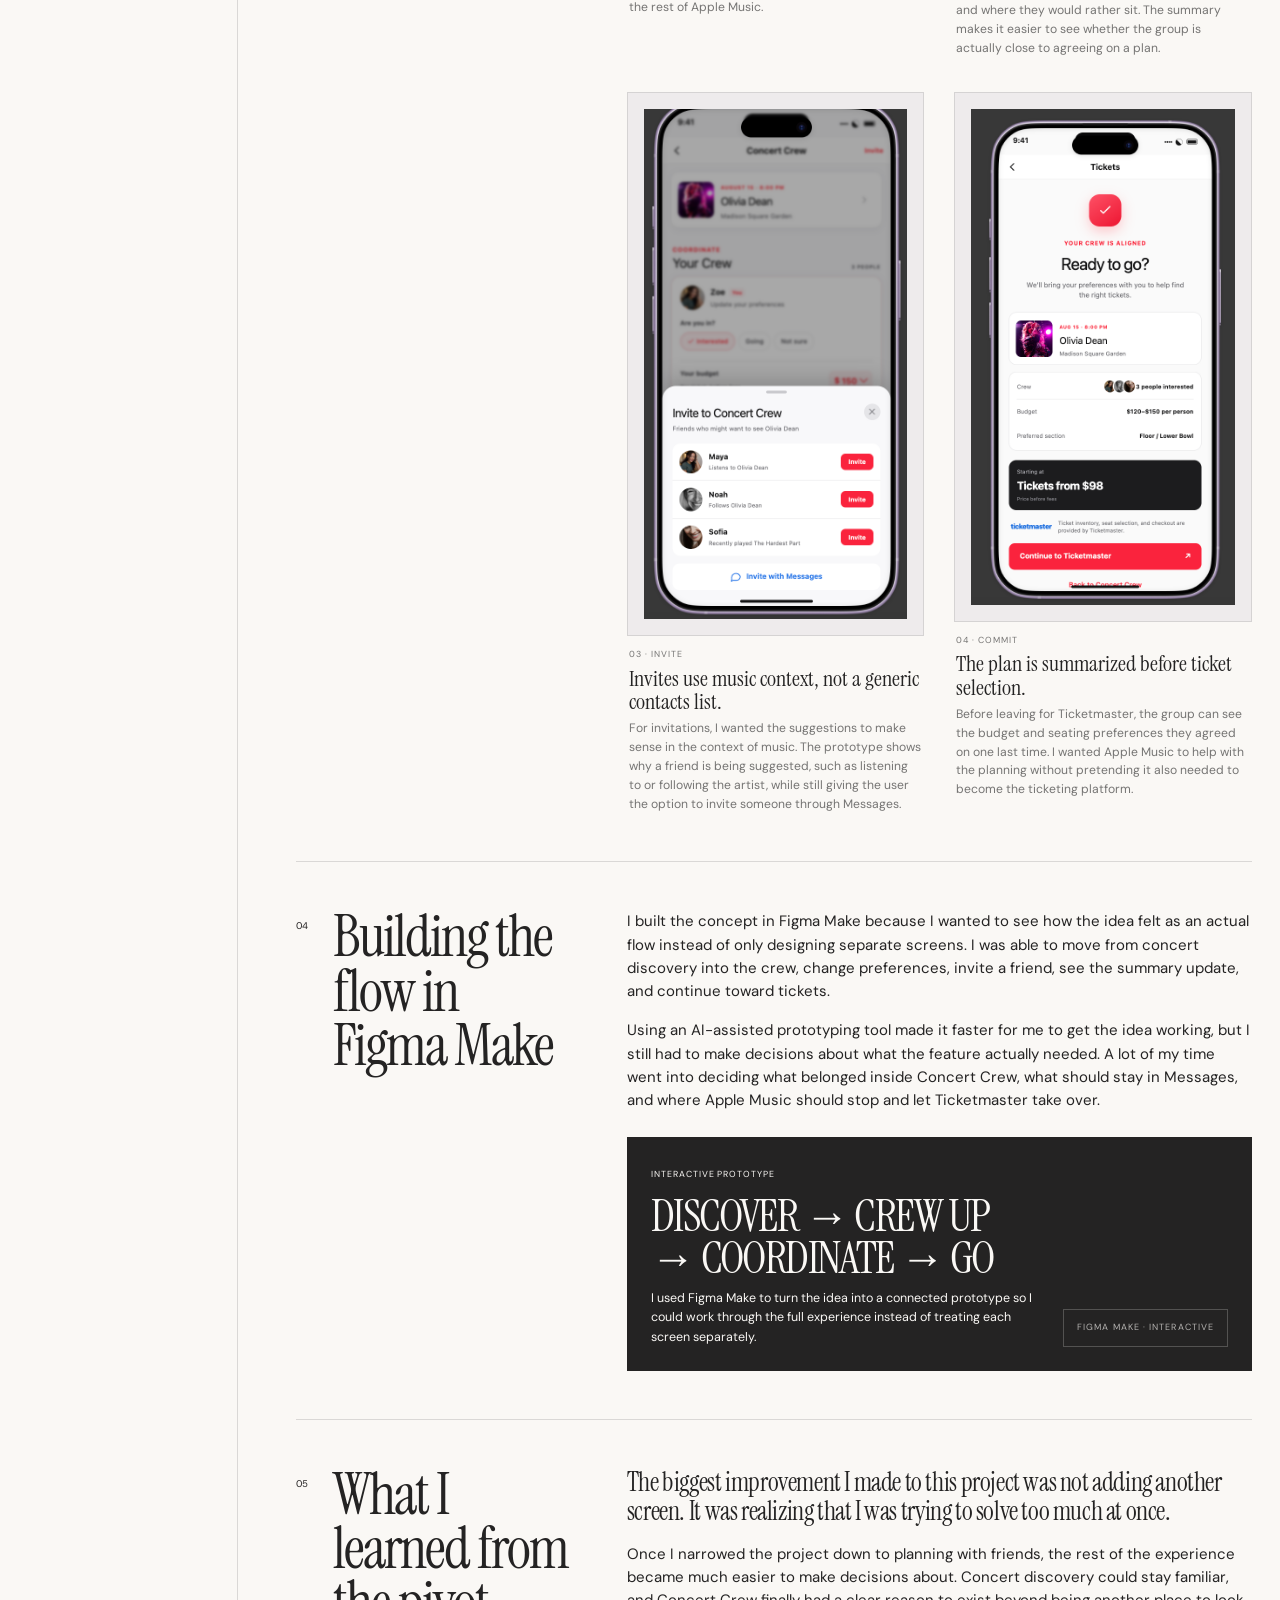
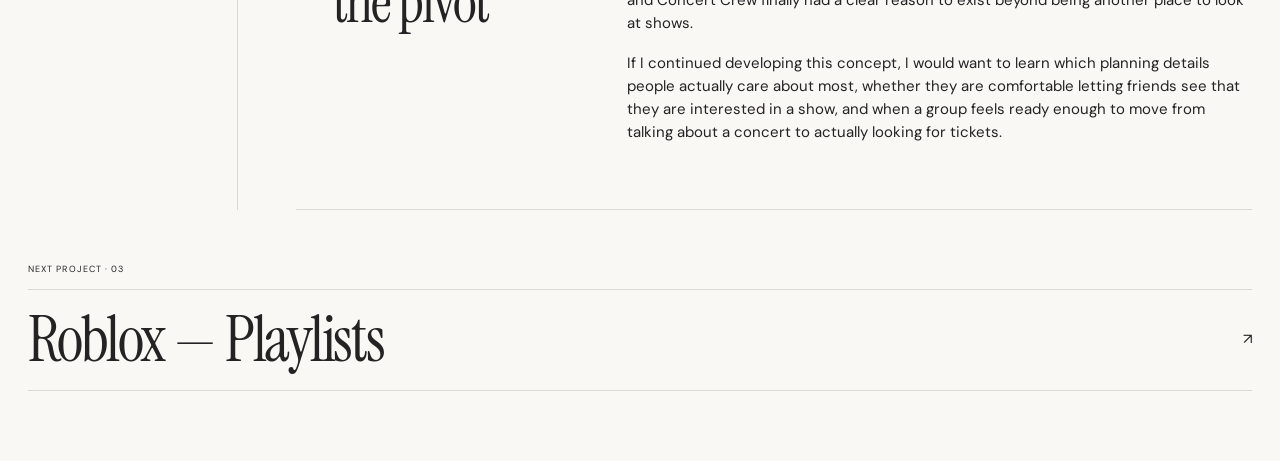
==== commit 24a8304a: "Add files via upload" ====
--- a/apple-music-concert-crew.html
+++ b/apple-music-concert-crew.html
@@ -1,151 +1,139 @@
-<!doctype html>
+<!DOCTYPE html>
+
 <html lang="en">
 <head>
-  <meta charset="utf-8" />
-  <meta name="viewport" content="width=device-width, initial-scale=1" />
-  <meta name="description" content="Apple Music Concert Crew product concept case study by Zoe McCoy." />
-  <title>Apple Music — Concert Crew — Zoe McCoy</title>
-  <link rel="stylesheet" href="apple-music-concert-crew.css" />
+<meta charset="utf-8"/>
+<meta content="width=device-width, initial-scale=1" name="viewport"/>
+<meta content="Apple Music Concert Crew product concept case study by Zoe McCoy." name="description"/>
+<title>Apple Music — Concert Crew — Zoe McCoy</title>
+<link href="apple-music-concert-crew.css" rel="stylesheet"/>
 </head>
 <body class="case-page apple-case">
-  <header class="site-header">
-    <nav class="nav shell">
-      <a class="brand" href="index.html">Zoe McCoy</a>
-      <button class="nav-toggle" type="button" aria-label="Toggle menu" aria-expanded="false"><span></span><span></span></button>
-      <div class="nav-links">
-        <a href="index.html#work">Work</a>
-        <a href="index.html#about">About</a>
-        <a href="Zoe_McCoy_Resume.pdf">Resume</a>
-        <a href="https://www.linkedin.com/in/zoe-mccoy/" target="_blank" rel="noreferrer">LinkedIn ↗</a>
-      </div>
-    </nav>
-  </header>
-
-  <main>
-    <section class="case-intro shell">
-      <div class="case-title-block" data-reveal>
-        <a class="back-link" href="index.html#work">← Selected work</a>
-        <p class="case-label">02 · Product Concept</p>
-        <h1 class="display">Apple Music —<br>Concert Crew</h1>
-        <p class="case-subtitle">A social planning concept that extends concert discovery into the moment friends decide whether—and how—to go together.</p>
-        <p class="concept-note">Independent concept project. Not affiliated with Apple or Ticketmaster.</p>
-      </div>
-      <dl class="case-facts" data-reveal>
-        <div><dt>ROLE</dt><dd>Product Designer</dd></div>
-        <div><dt>FORMAT</dt><dd>Independent concept</dd></div>
-        <div><dt>FOCUS</dt><dd>Social planning + interaction</dd></div>
-        <div><dt>PROTOTYPE</dt><dd>Figma Make</dd></div>
-      </dl>
-    </section>
-
-    <section class="case-visual shell" data-reveal>
-      <div class="case-visual-inner apple-hero-media">
-        <div class="visual-label"><span>FINAL CONCEPT</span><span>DISCOVER → CREW UP → COORDINATE → GO</span></div>
-        <div class="apple-hero-copy">
-          <span>CONCERT CREW</span>
-          <strong class="display">From “we should go”<br>to an actual plan.</strong>
-        </div>
-        <div class="apple-hero-phone hero-phone-one"><img src="apple-concerts-for-you.png" alt="Apple Music Concerts for You concept with friends interested in a recommended concert" /></div>
-        <div class="apple-hero-phone hero-phone-two"><img src="apple-concert-crew.png" alt="Concert Crew concept with attendance, budget, and seating preferences" /></div>
-        <div class="apple-hero-phone hero-phone-three"><img src="apple-ticket-handoff.png" alt="Ticket handoff screen summarizing the crew's plan before continuing to Ticketmaster" /></div>
-      </div>
-    </section>
-
-    <section class="case-content shell">
-      <aside class="case-rail">
-        <div class="rail-sticky">
-          <span>CASE STUDY</span>
-          <a href="#problem">Opportunity</a>
-          <a href="#reframe">Reframe</a>
-          <a href="#experience">Experience</a>
-          <a href="#prototype">Prototype</a>
-          <a href="#reflection">Reflection</a>
-        </div>
-      </aside>
-
-      <div class="case-sections">
-        <section class="case-block" id="problem" data-reveal>
-          <div class="block-head"><span>01</span><h2 class="display">Discovery isn't the hard part.</h2></div>
-          <div class="block-body">
-            <p class="case-lede">Apple Music can already surface concerts and connect listeners to ticketing. The messier part often starts after someone finds a show they want to attend.</p>
-            <p>For friends, the decision quickly spreads across texts, screenshots, ticket links, budget conversations, and repeated questions about who is actually in. I focused the concept on that coordination gap rather than redesigning concert discovery itself.</p>
-            <p class="hmw"><span>HOW MIGHT WE</span> Help listeners turn shared interest in an artist into an actual plan to attend a concert together?</p>
-            <div class="opportunity-grid">
-              <div><span>SHARED INTEREST</span><b>Reveal when friends are interested in the same show.</b></div>
-              <div><span>COORDINATION</span><b>Make attendance, budget, and seating preferences visible in one place.</b></div>
-              <div><span>COMMITMENT</span><b>Give the group a clear point to move from planning into ticket selection.</b></div>
-            </div>
-          </div>
-        </section>
-
-        <section class="case-block" id="reframe" data-reveal>
-          <div class="block-head"><span>02</span><h2 class="display">Narrowing the idea made it stronger.</h2></div>
-          <div class="block-body">
-            <p>The first version of this exploration was broader: a Spotify × Ticketmaster concept centered on concert discovery, planning, and ticketing. After comparing that idea against what music platforms already support, I realized discovery was not the most differentiated problem.</p>
-            <p>I reframed the project around the social moment between <em>finding</em> a concert and <em>buying</em> a ticket. Moving the concept into Apple Music also gave the experience a clearer ecosystem: concert discovery can stay inside Music, communication can connect to Messages, and ticket checkout can remain with Ticketmaster.</p>
-            <div class="process-strip">
-              <div><span>01</span><b>Review the existing concert journey instead of assuming discovery was missing.</b></div>
-              <div><span>02</span><b>Define one focused question around friends coordinating a specific show.</b></div>
-              <div><span>03</span><b>Use Figma Make to move rapidly into an interactive mobile flow.</b></div>
-              <div><span>04</span><b>Refine the states that make coordination useful: interest, budget, seats, invite, and readiness.</b></div>
-            </div>
-          </div>
-        </section>
-
-        <section class="case-block" id="experience" data-reveal>
-          <div class="block-head"><span>03</span><h2 class="display">Four moments, one shared plan.</h2></div>
-          <div class="block-body">
-            <p class="case-lede">The experience starts inside familiar concert discovery, then progressively adds social context only when it helps the user make a decision.</p>
-
-            <div class="apple-shot-grid">
-              <figure class="apple-shot">
-                <div class="apple-shot-frame"><img src="apple-concerts-for-you.png" alt="Concerts for You screen featuring Olivia Dean and three friends interested" /></div>
-                <figcaption><span>01 · DISCOVER</span><strong>Shared interest becomes visible.</strong><p>The existing concert-discovery moment gains one small social signal: friends are interested too. The feature enters quietly instead of taking over the page.</p></figcaption>
-              </figure>
-
-              <figure class="apple-shot">
-                <div class="apple-shot-frame"><img src="apple-concert-crew.png" alt="Concert Crew screen showing friend statuses, budget, and preferred seats" /></div>
-                <figcaption><span>02 · COORDINATE</span><strong>Concert Crew turns interest into useful preferences.</strong><p>Each person can communicate whether they're in, what they can spend, and where they'd prefer to sit. A crew summary turns separate preferences into a shared picture.</p></figcaption>
-              </figure>
-
-              <figure class="apple-shot">
-                <div class="apple-shot-frame"><img src="apple-concert-invite.png" alt="Invite to Concert Crew sheet suggesting friends connected to the artist" /></div>
-                <figcaption><span>03 · INVITE</span><strong>Invites use music context, not a generic contacts list.</strong><p>Suggested friends have a visible connection to the artist, while Messages remains available for people outside the immediate Apple Music social graph.</p></figcaption>
-              </figure>
-
-              <figure class="apple-shot">
-                <div class="apple-shot-frame"><img src="apple-ticket-handoff.png" alt="Ready to go ticket handoff summarizing crew budget and seating preference" /></div>
-                <figcaption><span>04 · COMMIT</span><strong>The plan is summarized before ticket selection.</strong><p>The group can see its budget and preferred section one last time before continuing to Ticketmaster, keeping Apple Music focused on coordination rather than checkout.</p></figcaption>
-              </figure>
-            </div>
-          </div>
-        </section>
-
-        <section class="case-block" id="prototype" data-reveal>
-          <div class="block-head"><span>04</span><h2 class="display">Built to test the flow, not just the screens.</h2></div>
-          <div class="block-body">
-            <p>I built the concept in Figma Make so I could evaluate the sequence as an interaction: entering from concert discovery, changing attendance and preferences, inviting a friend, seeing the crew summary update, and moving toward tickets.</p>
-            <p>AI-assisted prototyping made it faster to get a working flow on screen. The product decisions still required judgment—especially deciding what information belonged in Concert Crew, what should stay in Messages, and where Apple Music should hand responsibility back to Ticketmaster.</p>
-            <div class="prototype-callout apple-callout">
-              <div><span>INTERACTIVE PROTOTYPE</span><h3 class="display">DISCOVER → CREW UP → COORDINATE → GO</h3><p>Designed in Figma Make as a navigable product concept rather than a collection of isolated mockups.</p></div>
-              <div class="prototype-status">FIGMA MAKE · INTERACTIVE</div>
-            </div>
-          </div>
-        </section>
-
-        <section class="case-block" id="reflection" data-reveal>
-          <div class="block-head"><span>05</span><h2 class="display">What changed my thinking</h2></div>
-          <div class="block-body">
-            <p class="case-lede">The strongest iteration was not a new screen. It was narrowing the problem.</p>
-            <p>The original concept tried to improve too much of the concert journey at once. Reframing it around coordination gave every interaction a clearer job and made Concert Crew the actual contribution rather than another concert feed.</p>
-            <p>If I continued the project, I would test which planning preferences matter most to real concertgoers, whether people are comfortable exposing concert interest to friends, how much coordination belongs inside Music versus Messages, and when a group feels “ready” enough to move into ticket selection.</p>
-          </div>
-        </section>
-      </div>
-    </section>
-
-    <section class="next-project shell"><span>NEXT PROJECT · 03</span><a href="roblox-playlists.html"><strong class="display">Roblox — Playlists</strong><span>↗</span></a></section>
-  </main>
-  <script src="case-study.js" defer></script>
+<header class="site-header">
+<nav class="nav shell">
+<a class="brand" href="index.html">Zoe McCoy</a>
+<button aria-expanded="false" aria-label="Toggle menu" class="nav-toggle" type="button"><span></span><span></span></button>
+<div class="nav-links">
+<a href="index.html#work">Work</a>
+<a href="index.html#about">About</a>
+<a href="Zoe_McCoy_Resume.pdf">Resume</a>
+<a href="https://www.linkedin.com/in/zoe-mccoy/" rel="noreferrer" target="_blank">LinkedIn ↗</a>
+</div>
+</nav>
+</header>
+<main>
+<section class="case-intro shell">
+<div class="case-title-block" data-reveal="">
+<a class="back-link" href="index.html#work">← Selected work</a>
+<p class="case-label">02 · Product Concept</p>
+<h1 class="display">Apple Music —<br/>Concert Crew</h1>
+<p class="case-subtitle">A concert-planning concept focused on what happens after friends find a show they all want to attend.</p>
+<p class="concept-note">Independent concept project. Not affiliated with Apple or Ticketmaster.</p>
+</div>
+<dl class="case-facts" data-reveal="">
+<div><dt>ROLE</dt><dd>Product Designer</dd></div>
+<div><dt>FORMAT</dt><dd>Independent concept</dd></div>
+<div><dt>FOCUS</dt><dd>Social planning + interaction</dd></div>
+<div><dt>PROTOTYPE</dt><dd>Figma Make</dd></div>
+</dl>
+</section>
+<section class="case-visual shell" data-reveal="">
+<div class="case-visual-inner apple-hero-media">
+<div class="visual-label"><span>FINAL CONCEPT</span><span>DISCOVER → CREW UP → COORDINATE → GO</span></div>
+<div class="apple-hero-copy">
+<span>CONCERT CREW</span>
+<strong class="display">From “we should go”<br/>to an actual plan.</strong>
+</div>
+<div class="apple-hero-phone hero-phone-one"><img alt="Apple Music Concerts for You concept with friends interested in a recommended concert" src="apple-concerts-for-you.png"/></div>
+<div class="apple-hero-phone hero-phone-two"><img alt="Concert Crew concept with attendance, budget, and seating preferences" src="apple-concert-crew.png"/></div>
+<div class="apple-hero-phone hero-phone-three"><img alt="Ticket handoff screen summarizing the crew's plan before continuing to Ticketmaster" src="apple-ticket-handoff.png"/></div>
+</div>
+</section>
+<section class="case-content shell">
+<aside class="case-rail">
+<div class="rail-sticky">
+<span>CASE STUDY</span>
+<a href="#problem">Opportunity</a>
+<a href="#reframe">Reframe</a>
+<a href="#experience">Experience</a>
+<a href="#prototype">Prototype</a>
+<a href="#reflection">Reflection</a>
+</div>
+</aside>
+<div class="case-sections">
+<section class="case-block" data-reveal="" id="problem">
+<div class="block-head"><span>01</span><h2 class="display">The idea changed once I looked closer at the problem.</h2></div>
+<div class="block-body">
+<p class="case-lede">Apple Music already helps people find concerts and get to ticketing, so I did not want to design a feature around something the product could already do. I became more interested in what happens after someone finds a show and realizes their friends might want to go too.</p>
+<p>That part of the process can easily turn into separate texts, screenshots, ticket links, conversations about budget, and the same question being asked more than once: who is actually going? I decided to focus the project on making that part of planning feel easier instead of redesigning concert discovery itself.</p>
+<p class="hmw">The question I ended up designing around was: how can Apple Music help friends turn a shared interest in a concert into an actual plan to go together?</p>
+<div class="opportunity-grid">
+<div><span>SHARED INTEREST</span><b>Reveal when friends are interested in the same show.</b></div>
+<div><span>COORDINATION</span><b>Make attendance, budget, and seating preferences visible in one place.</b></div>
+<div><span>COMMITMENT</span><b>Give the group a clear point to move from planning into ticket selection.</b></div>
+</div>
+</div>
+</section>
+<section class="case-block" data-reveal="" id="reframe">
+<div class="block-head"><span>02</span><h2 class="display">How the idea changed</h2></div>
+<div class="block-body">
+<p>This project actually started as a Spotify × Ticketmaster concept. At first I was trying to improve concert discovery, planning, and ticketing all at once. The more I looked at what Spotify and other music platforms already offered, the more I realized that discovery was not the part of the idea that felt most useful or original.</p>
+<p>I shifted the project to Apple Music and focused on the social part between finding a concert and buying a ticket. That also made the boundaries of the feature clearer to me. Apple Music could help people find the show and organize the plan, Messages could still handle a real conversation, and Ticketmaster could continue handling the actual ticket purchase.</p>
+<div class="process-strip">
+<div><span>01</span><b>Review the existing concert journey instead of assuming discovery was missing.</b></div>
+<div><span>02</span><b>Define one focused question around friends coordinating a specific show.</b></div>
+<div><span>03</span><b>Use Figma Make to move rapidly into an interactive mobile flow.</b></div>
+<div><span>04</span><b>Refine the states that make coordination useful: interest, budget, seats, invite, and readiness.</b></div>
+</div>
+</div>
+</section>
+<section class="case-block" data-reveal="" id="experience">
+<div class="block-head"><span>03</span><h2 class="display">From finding the show to making the plan</h2></div>
+<div class="block-body">
+<p class="case-lede">I wanted Concert Crew to feel like a natural extension of Apple Music instead of a separate event-planning app, so the experience starts inside concert discovery and only brings in the social features when they become useful.</p>
+<div class="apple-shot-grid">
+<figure class="apple-shot">
+<div class="apple-shot-frame"><img alt="Concerts for You screen featuring Olivia Dean and three friends interested" src="apple-concerts-for-you.png"/></div>
+<figcaption><span>01 · DISCOVER</span><strong>Shared interest becomes visible.</strong><p>On the discovery screen, I kept the new feature small. The user can see that three friends are interested in the same show and choose to open the Concert Crew without the feature taking over the rest of Apple Music.</p></figcaption>
+</figure>
+<figure class="apple-shot">
+<div class="apple-shot-frame"><img alt="Concert Crew screen showing friend statuses, budget, and preferred seats" src="apple-concert-crew.png"/></div>
+<figcaption><span>02 · COORDINATE</span><strong>Concert Crew turns interest into useful preferences.</strong><p>The Concert Crew became the main part of the concept. Each person can say whether they are interested or going, how much they want to spend, and where they would rather sit. The summary makes it easier to see whether the group is actually close to agreeing on a plan.</p></figcaption>
+</figure>
+<figure class="apple-shot">
+<div class="apple-shot-frame"><img alt="Invite to Concert Crew sheet suggesting friends connected to the artist" src="apple-concert-invite.png"/></div>
+<figcaption><span>03 · INVITE</span><strong>Invites use music context, not a generic contacts list.</strong><p>For invitations, I wanted the suggestions to make sense in the context of music. The prototype shows why a friend is being suggested, such as listening to or following the artist, while still giving the user the option to invite someone through Messages.</p></figcaption>
+</figure>
+<figure class="apple-shot">
+<div class="apple-shot-frame"><img alt="Ready to go ticket handoff summarizing crew budget and seating preference" src="apple-ticket-handoff.png"/></div>
+<figcaption><span>04 · COMMIT</span><strong>The plan is summarized before ticket selection.</strong><p>Before leaving for Ticketmaster, the group can see the budget and seating preferences they agreed on one last time. I wanted Apple Music to help with the planning without pretending it also needed to become the ticketing platform.</p></figcaption>
+</figure>
+</div>
+</div>
+</section>
+<section class="case-block" data-reveal="" id="prototype">
+<div class="block-head"><span>04</span><h2 class="display">Building the flow in Figma Make</h2></div>
+<div class="block-body">
+<p>I built the concept in Figma Make because I wanted to see how the idea felt as an actual flow instead of only designing separate screens. I was able to move from concert discovery into the crew, change preferences, invite a friend, see the summary update, and continue toward tickets.</p>
+<p>Using an AI-assisted prototyping tool made it faster for me to get the idea working, but I still had to make decisions about what the feature actually needed. A lot of my time went into deciding what belonged inside Concert Crew, what should stay in Messages, and where Apple Music should stop and let Ticketmaster take over.</p>
+<div class="prototype-callout apple-callout">
+<div><span>INTERACTIVE PROTOTYPE</span><h3 class="display">DISCOVER → CREW UP → COORDINATE → GO</h3><p>I used Figma Make to turn the idea into a connected prototype so I could work through the full experience instead of treating each screen separately.</p></div>
+<div class="prototype-status">FIGMA MAKE · INTERACTIVE</div>
+</div>
+</div>
+</section>
+<section class="case-block" data-reveal="" id="reflection">
+<div class="block-head"><span>05</span><h2 class="display">What I learned from the pivot</h2></div>
+<div class="block-body">
+<p class="case-lede">The biggest improvement I made to this project was not adding another screen. It was realizing that I was trying to solve too much at once.</p>
+<p>Once I narrowed the project down to planning with friends, the rest of the experience became much easier to make decisions about. Concert discovery could stay familiar, and Concert Crew finally had a clear reason to exist beyond being another place to look at shows.</p>
+<p>If I continued developing this concept, I would want to learn which planning details people actually care about most, whether they are comfortable letting friends see that they are interested in a show, and when a group feels ready enough to move from talking about a concert to actually looking for tickets.</p>
+</div>
+</section>
+</div>
+</section>
+<section class="next-project shell"><span>NEXT PROJECT · 03</span><a href="roblox-playlists.html"><strong class="display">Roblox — Playlists</strong><span>↗</span></a></section>
+</main>
+<script defer="" src="case-study.js"></script>
 </body>
 </html>
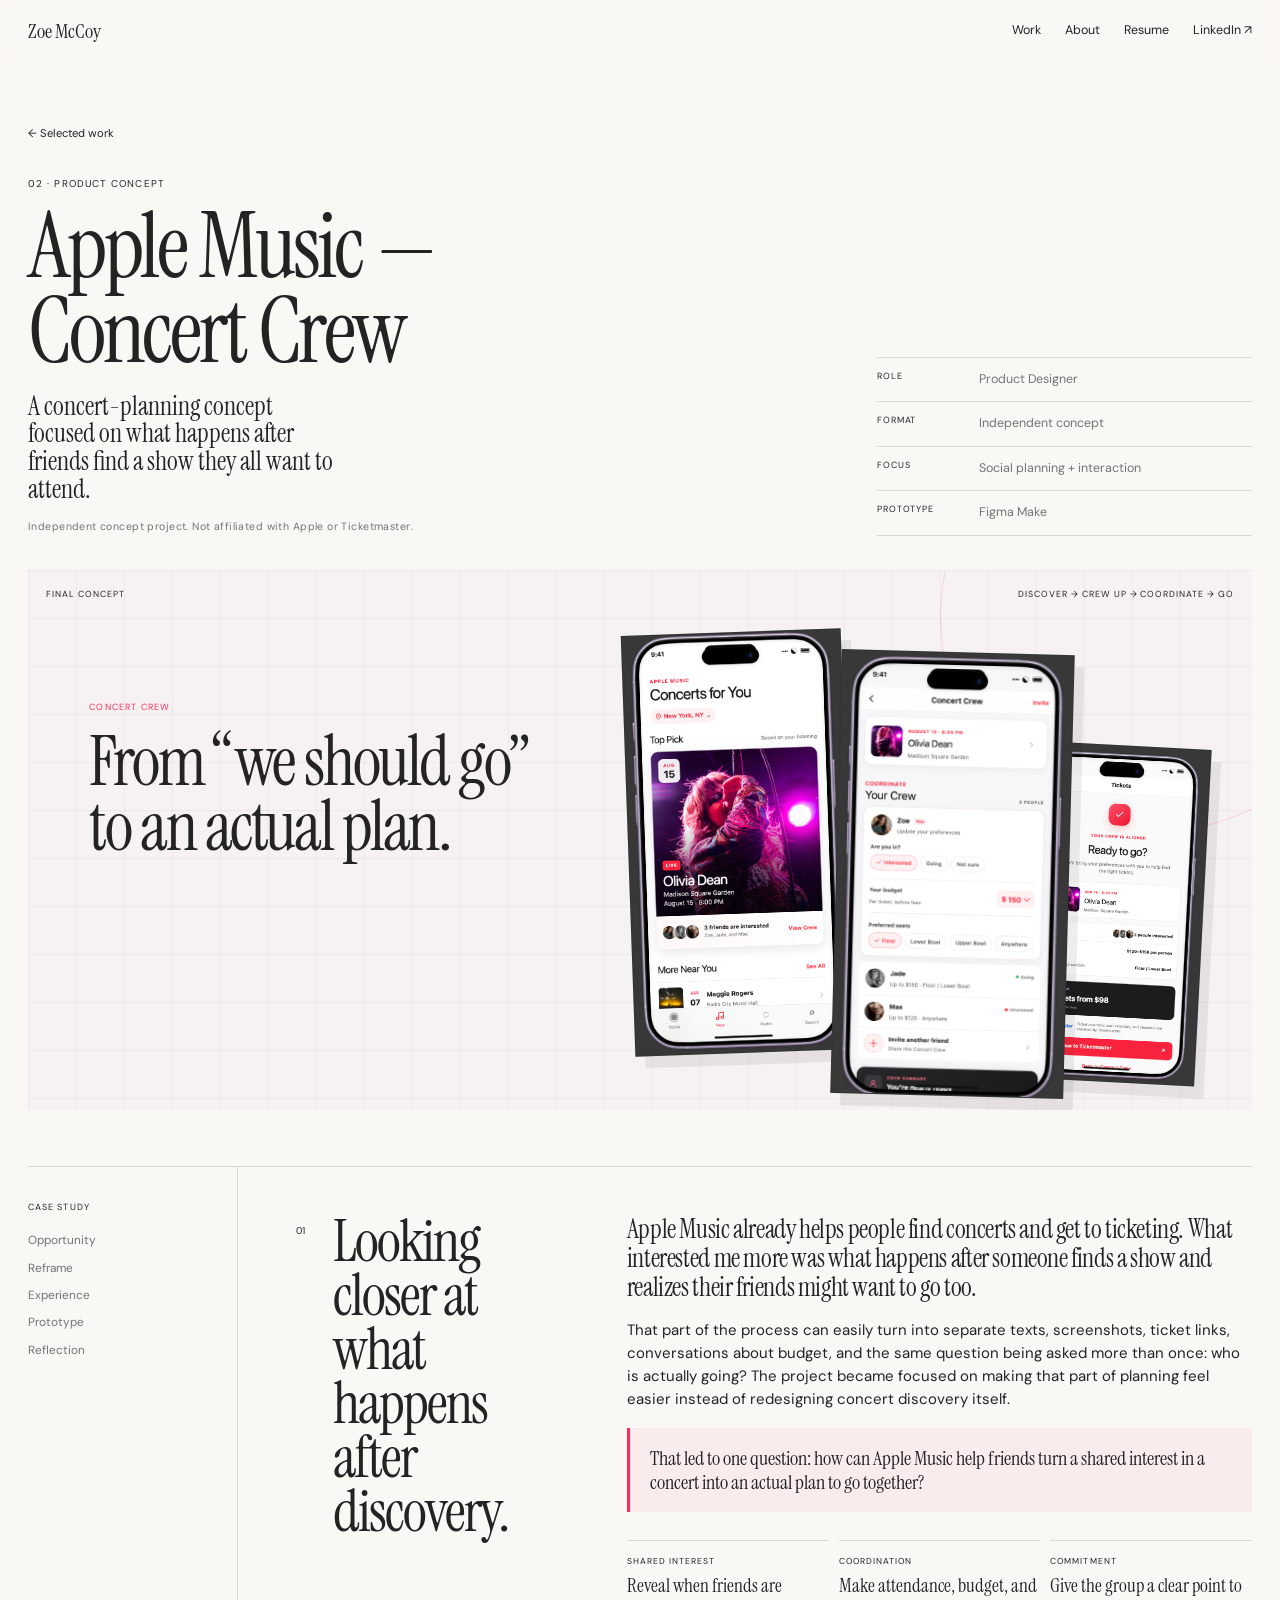
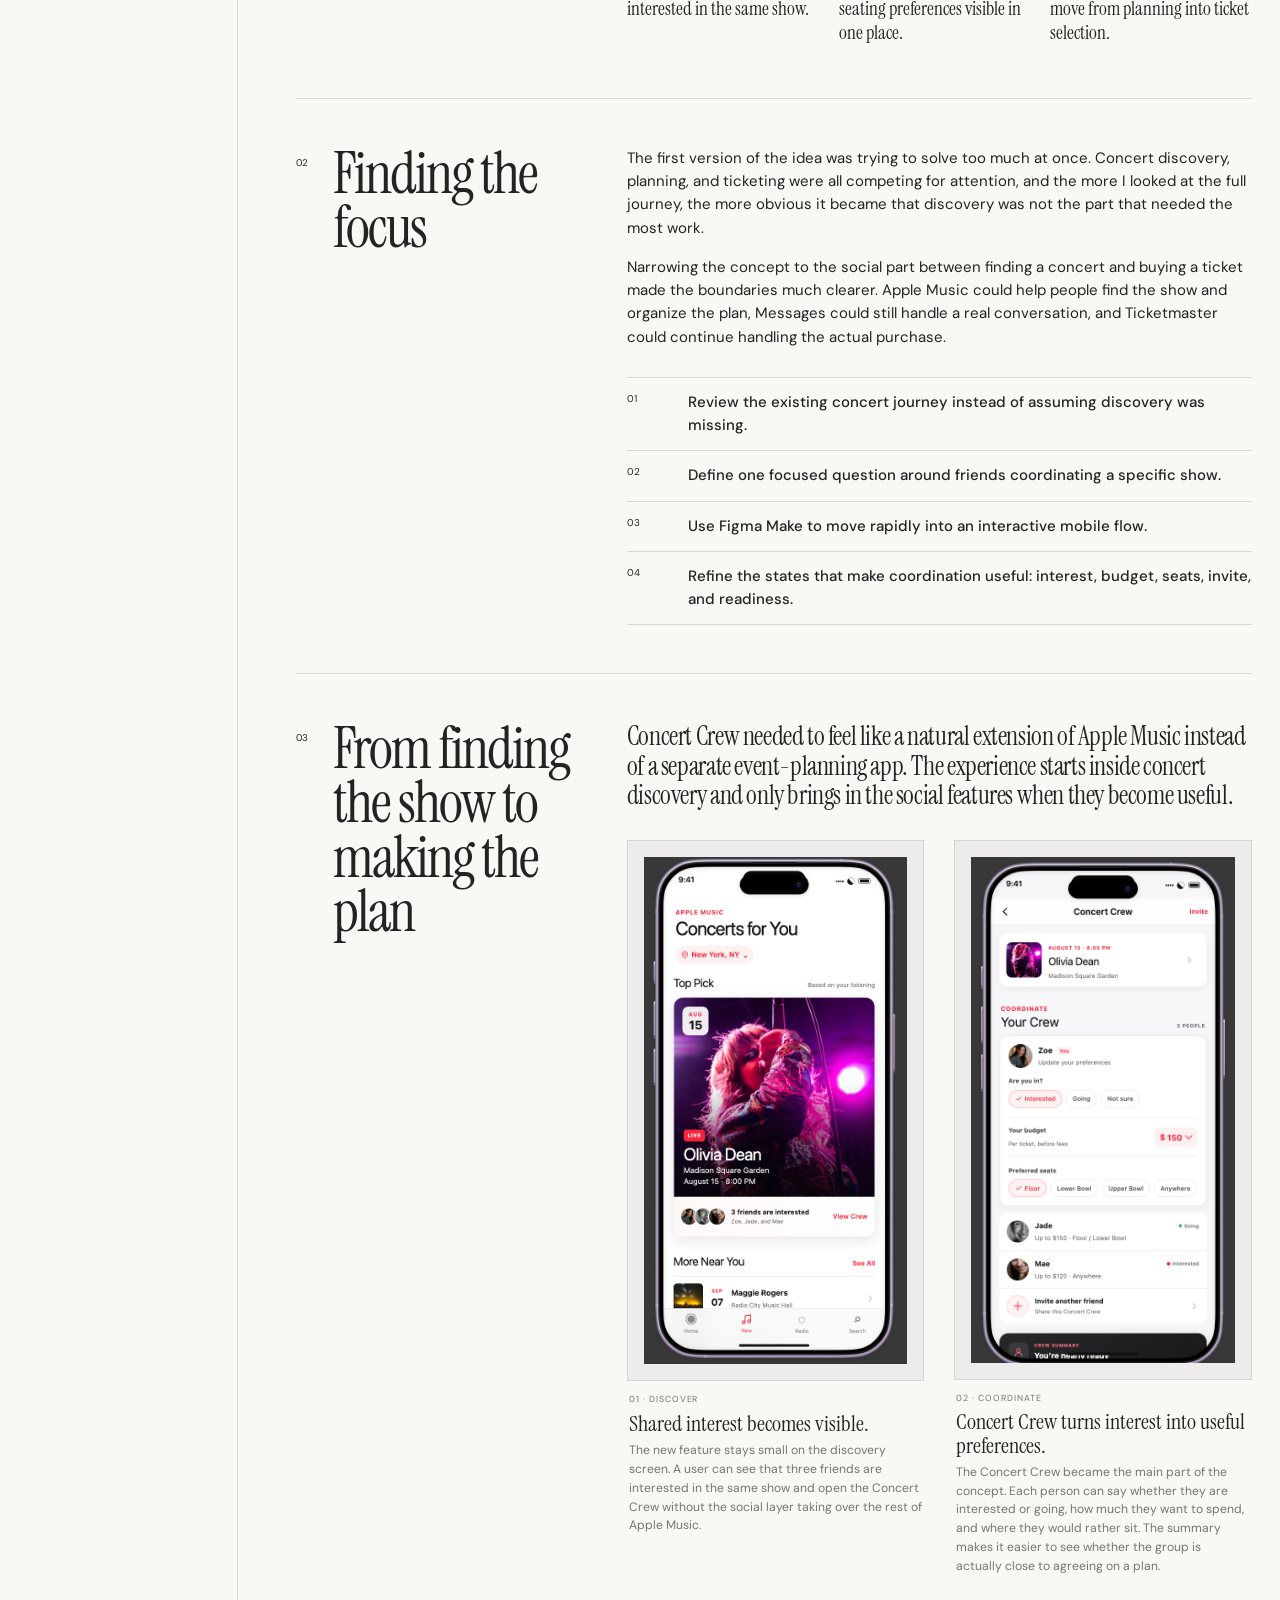
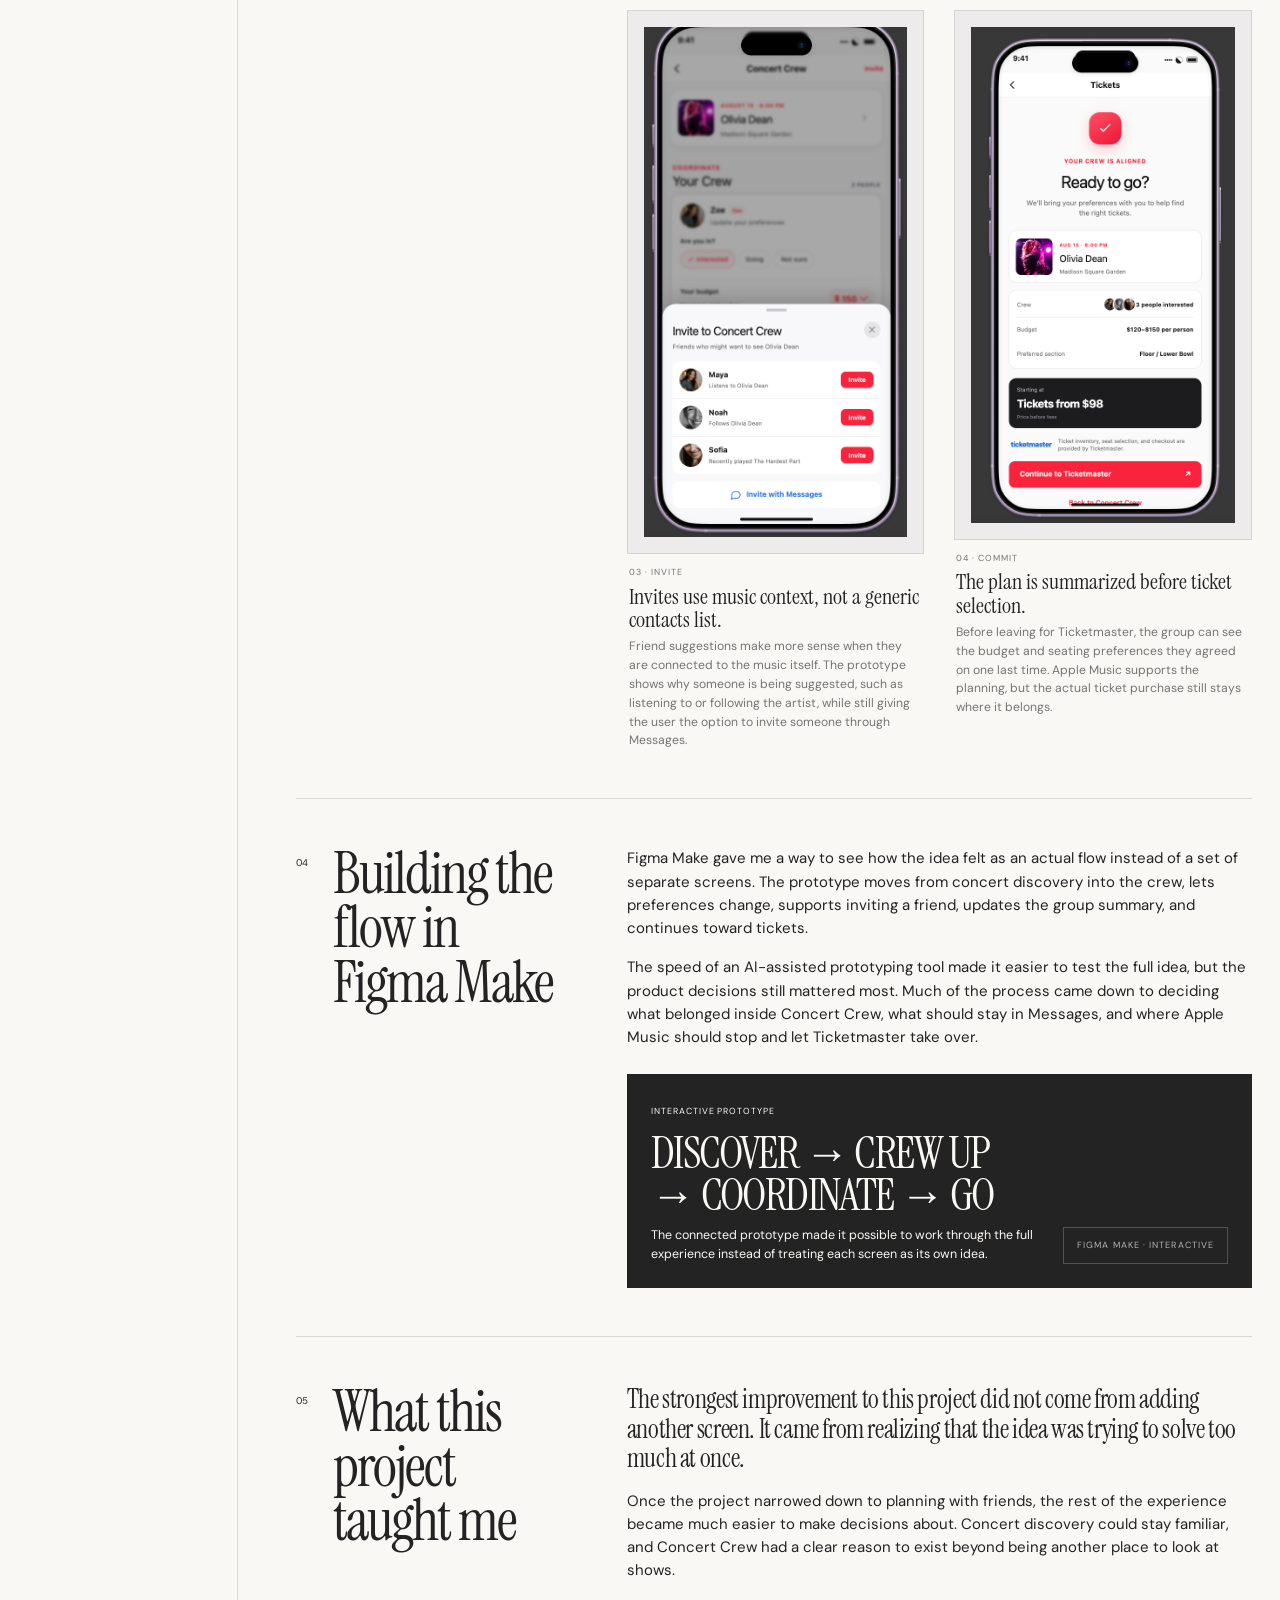
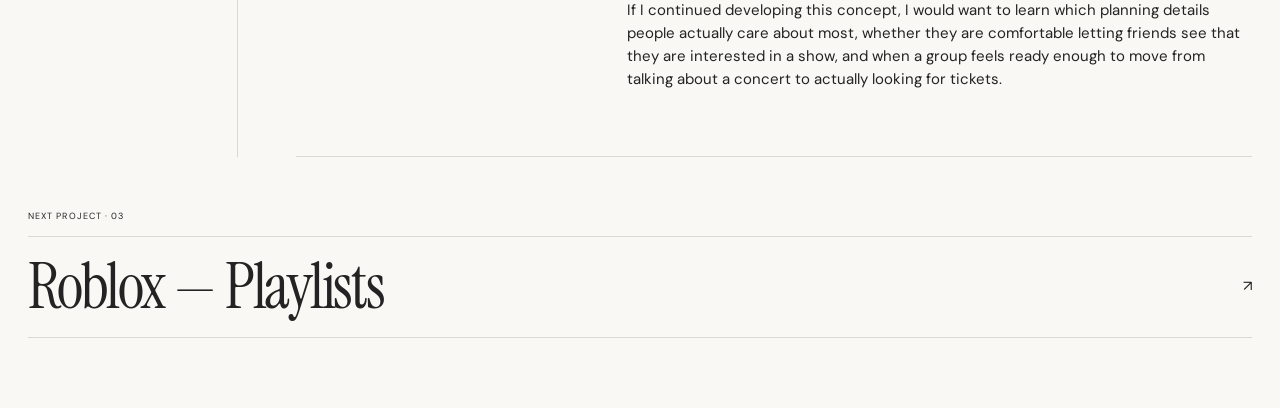
==== commit dc85af11: "Add files via upload" ====
--- a/apple-music-concert-crew.html
+++ b/apple-music-concert-crew.html
@@ -62,11 +62,11 @@
 </aside>
 <div class="case-sections">
 <section class="case-block" data-reveal="" id="problem">
-<div class="block-head"><span>01</span><h2 class="display">The idea changed once I looked closer at the problem.</h2></div>
+<div class="block-head"><span>01</span><h2 class="display">Looking closer at what happens after discovery.</h2></div>
 <div class="block-body">
-<p class="case-lede">Apple Music already helps people find concerts and get to ticketing, so I did not want to design a feature around something the product could already do. I became more interested in what happens after someone finds a show and realizes their friends might want to go too.</p>
-<p>That part of the process can easily turn into separate texts, screenshots, ticket links, conversations about budget, and the same question being asked more than once: who is actually going? I decided to focus the project on making that part of planning feel easier instead of redesigning concert discovery itself.</p>
-<p class="hmw">The question I ended up designing around was: how can Apple Music help friends turn a shared interest in a concert into an actual plan to go together?</p>
+<p class="case-lede">Apple Music already helps people find concerts and get to ticketing. What interested me more was what happens after someone finds a show and realizes their friends might want to go too.</p>
+<p>That part of the process can easily turn into separate texts, screenshots, ticket links, conversations about budget, and the same question being asked more than once: who is actually going? The project became focused on making that part of planning feel easier instead of redesigning concert discovery itself.</p>
+<p class="hmw">That led to one question: how can Apple Music help friends turn a shared interest in a concert into an actual plan to go together?</p>
 <div class="opportunity-grid">
 <div><span>SHARED INTEREST</span><b>Reveal when friends are interested in the same show.</b></div>
 <div><span>COORDINATION</span><b>Make attendance, budget, and seating preferences visible in one place.</b></div>
@@ -75,10 +75,10 @@
 </div>
 </section>
 <section class="case-block" data-reveal="" id="reframe">
-<div class="block-head"><span>02</span><h2 class="display">How the idea changed</h2></div>
+<div class="block-head"><span>02</span><h2 class="display">Finding the focus</h2></div>
 <div class="block-body">
-<p>This project actually started as a Spotify × Ticketmaster concept. At first I was trying to improve concert discovery, planning, and ticketing all at once. The more I looked at what Spotify and other music platforms already offered, the more I realized that discovery was not the part of the idea that felt most useful or original.</p>
-<p>I shifted the project to Apple Music and focused on the social part between finding a concert and buying a ticket. That also made the boundaries of the feature clearer to me. Apple Music could help people find the show and organize the plan, Messages could still handle a real conversation, and Ticketmaster could continue handling the actual ticket purchase.</p>
+<p>The first version of the idea was trying to solve too much at once. Concert discovery, planning, and ticketing were all competing for attention, and the more I looked at the full journey, the more obvious it became that discovery was not the part that needed the most work.</p>
+<p>Narrowing the concept to the social part between finding a concert and buying a ticket made the boundaries much clearer. Apple Music could help people find the show and organize the plan, Messages could still handle a real conversation, and Ticketmaster could continue handling the actual purchase.</p>
 <div class="process-strip">
 <div><span>01</span><b>Review the existing concert journey instead of assuming discovery was missing.</b></div>
 <div><span>02</span><b>Define one focused question around friends coordinating a specific show.</b></div>
@@ -90,11 +90,11 @@
 <section class="case-block" data-reveal="" id="experience">
 <div class="block-head"><span>03</span><h2 class="display">From finding the show to making the plan</h2></div>
 <div class="block-body">
-<p class="case-lede">I wanted Concert Crew to feel like a natural extension of Apple Music instead of a separate event-planning app, so the experience starts inside concert discovery and only brings in the social features when they become useful.</p>
+<p class="case-lede">Concert Crew needed to feel like a natural extension of Apple Music instead of a separate event-planning app. The experience starts inside concert discovery and only brings in the social features when they become useful.</p>
 <div class="apple-shot-grid">
 <figure class="apple-shot">
 <div class="apple-shot-frame"><img alt="Concerts for You screen featuring Olivia Dean and three friends interested" src="apple-concerts-for-you.png"/></div>
-<figcaption><span>01 · DISCOVER</span><strong>Shared interest becomes visible.</strong><p>On the discovery screen, I kept the new feature small. The user can see that three friends are interested in the same show and choose to open the Concert Crew without the feature taking over the rest of Apple Music.</p></figcaption>
+<figcaption><span>01 · DISCOVER</span><strong>Shared interest becomes visible.</strong><p>The new feature stays small on the discovery screen. A user can see that three friends are interested in the same show and open the Concert Crew without the social layer taking over the rest of Apple Music.</p></figcaption>
 </figure>
 <figure class="apple-shot">
 <div class="apple-shot-frame"><img alt="Concert Crew screen showing friend statuses, budget, and preferred seats" src="apple-concert-crew.png"/></div>
@@ -102,11 +102,11 @@
 </figure>
 <figure class="apple-shot">
 <div class="apple-shot-frame"><img alt="Invite to Concert Crew sheet suggesting friends connected to the artist" src="apple-concert-invite.png"/></div>
-<figcaption><span>03 · INVITE</span><strong>Invites use music context, not a generic contacts list.</strong><p>For invitations, I wanted the suggestions to make sense in the context of music. The prototype shows why a friend is being suggested, such as listening to or following the artist, while still giving the user the option to invite someone through Messages.</p></figcaption>
+<figcaption><span>03 · INVITE</span><strong>Invites use music context, not a generic contacts list.</strong><p>Friend suggestions make more sense when they are connected to the music itself. The prototype shows why someone is being suggested, such as listening to or following the artist, while still giving the user the option to invite someone through Messages.</p></figcaption>
 </figure>
 <figure class="apple-shot">
 <div class="apple-shot-frame"><img alt="Ready to go ticket handoff summarizing crew budget and seating preference" src="apple-ticket-handoff.png"/></div>
-<figcaption><span>04 · COMMIT</span><strong>The plan is summarized before ticket selection.</strong><p>Before leaving for Ticketmaster, the group can see the budget and seating preferences they agreed on one last time. I wanted Apple Music to help with the planning without pretending it also needed to become the ticketing platform.</p></figcaption>
+<figcaption><span>04 · COMMIT</span><strong>The plan is summarized before ticket selection.</strong><p>Before leaving for Ticketmaster, the group can see the budget and seating preferences they agreed on one last time. Apple Music supports the planning, but the actual ticket purchase still stays where it belongs.</p></figcaption>
 </figure>
 </div>
 </div>
@@ -114,19 +114,19 @@
 <section class="case-block" data-reveal="" id="prototype">
 <div class="block-head"><span>04</span><h2 class="display">Building the flow in Figma Make</h2></div>
 <div class="block-body">
-<p>I built the concept in Figma Make because I wanted to see how the idea felt as an actual flow instead of only designing separate screens. I was able to move from concert discovery into the crew, change preferences, invite a friend, see the summary update, and continue toward tickets.</p>
-<p>Using an AI-assisted prototyping tool made it faster for me to get the idea working, but I still had to make decisions about what the feature actually needed. A lot of my time went into deciding what belonged inside Concert Crew, what should stay in Messages, and where Apple Music should stop and let Ticketmaster take over.</p>
+<p>Figma Make gave me a way to see how the idea felt as an actual flow instead of a set of separate screens. The prototype moves from concert discovery into the crew, lets preferences change, supports inviting a friend, updates the group summary, and continues toward tickets.</p>
+<p>The speed of an AI-assisted prototyping tool made it easier to test the full idea, but the product decisions still mattered most. Much of the process came down to deciding what belonged inside Concert Crew, what should stay in Messages, and where Apple Music should stop and let Ticketmaster take over.</p>
 <div class="prototype-callout apple-callout">
-<div><span>INTERACTIVE PROTOTYPE</span><h3 class="display">DISCOVER → CREW UP → COORDINATE → GO</h3><p>I used Figma Make to turn the idea into a connected prototype so I could work through the full experience instead of treating each screen separately.</p></div>
+<div><span>INTERACTIVE PROTOTYPE</span><h3 class="display">DISCOVER → CREW UP → COORDINATE → GO</h3><p>The connected prototype made it possible to work through the full experience instead of treating each screen as its own idea.</p></div>
 <div class="prototype-status">FIGMA MAKE · INTERACTIVE</div>
 </div>
 </div>
 </section>
 <section class="case-block" data-reveal="" id="reflection">
-<div class="block-head"><span>05</span><h2 class="display">What I learned from the pivot</h2></div>
+<div class="block-head"><span>05</span><h2 class="display">What this project taught me</h2></div>
 <div class="block-body">
-<p class="case-lede">The biggest improvement I made to this project was not adding another screen. It was realizing that I was trying to solve too much at once.</p>
-<p>Once I narrowed the project down to planning with friends, the rest of the experience became much easier to make decisions about. Concert discovery could stay familiar, and Concert Crew finally had a clear reason to exist beyond being another place to look at shows.</p>
+<p class="case-lede">The strongest improvement to this project did not come from adding another screen. It came from realizing that the idea was trying to solve too much at once.</p>
+<p>Once the project narrowed down to planning with friends, the rest of the experience became much easier to make decisions about. Concert discovery could stay familiar, and Concert Crew had a clear reason to exist beyond being another place to look at shows.</p>
 <p>If I continued developing this concept, I would want to learn which planning details people actually care about most, whether they are comfortable letting friends see that they are interested in a show, and when a group feels ready enough to move from talking about a concert to actually looking for tickets.</p>
 </div>
 </section>
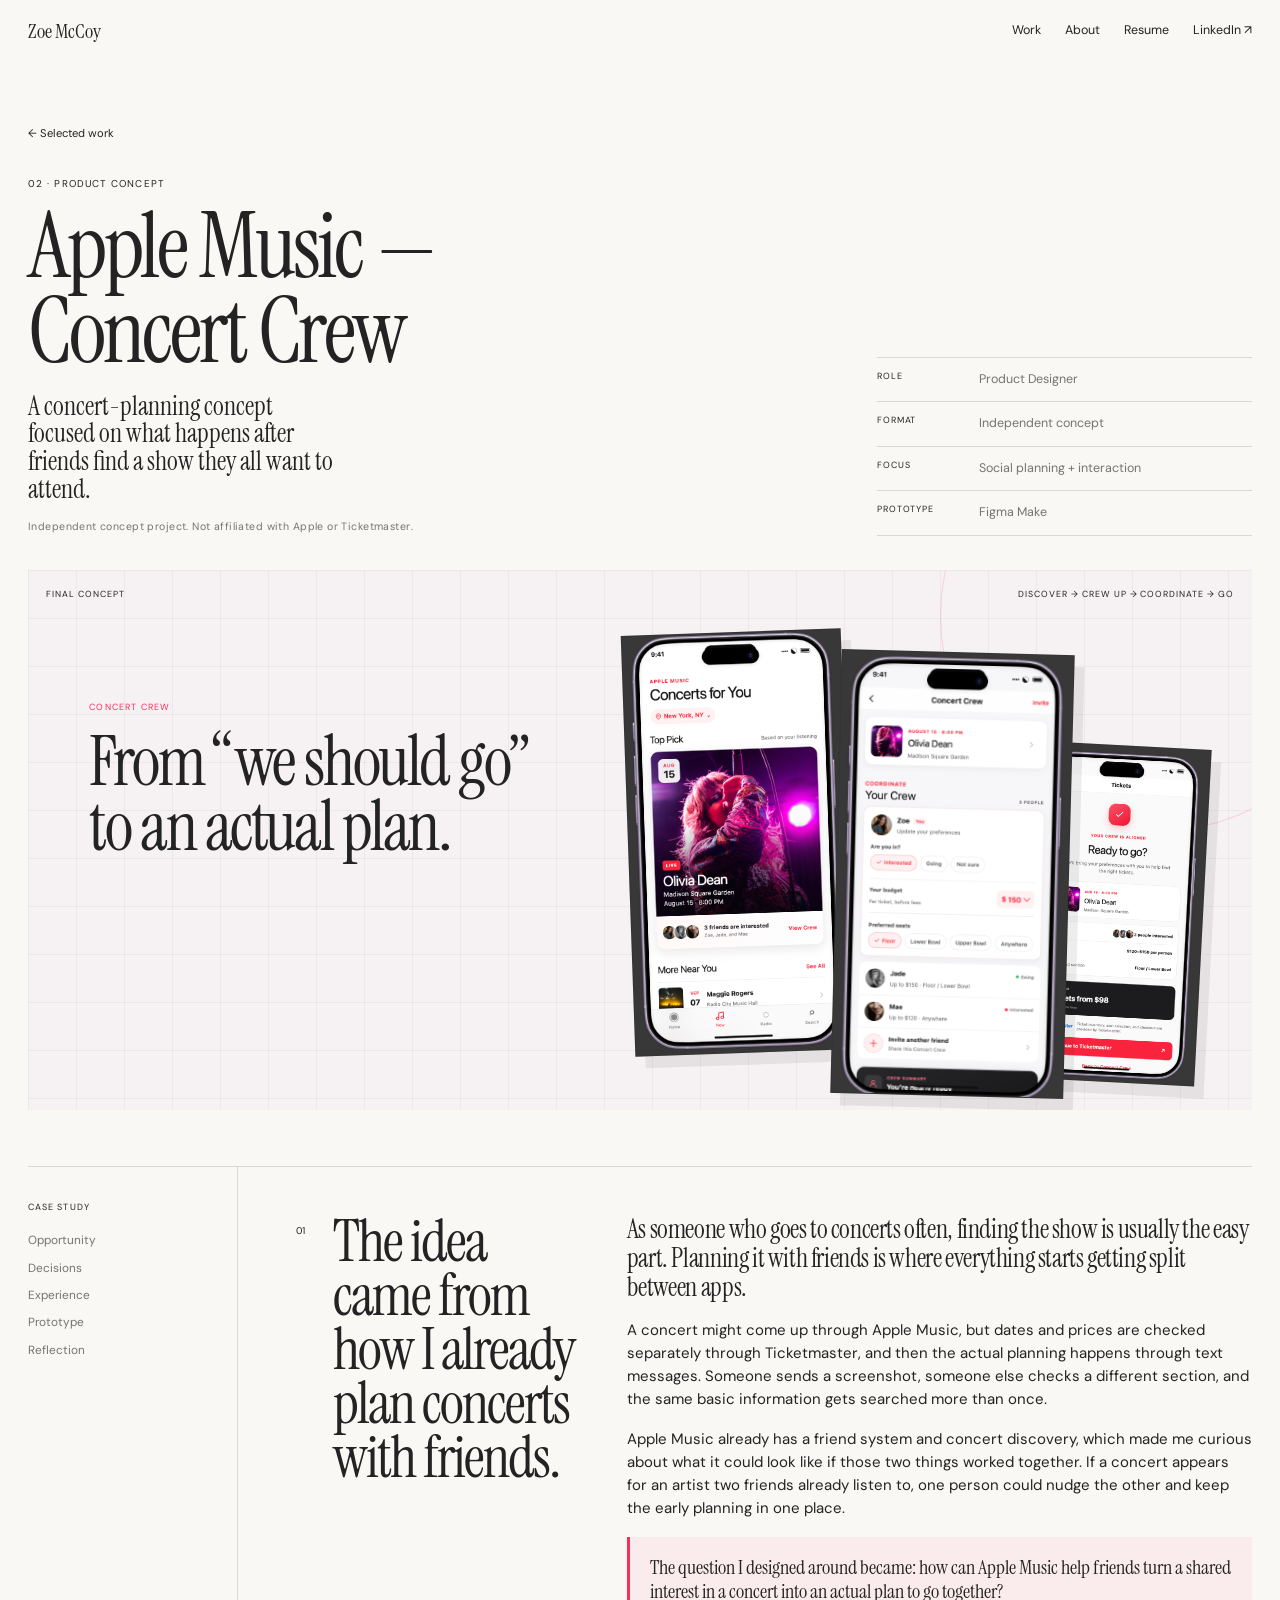
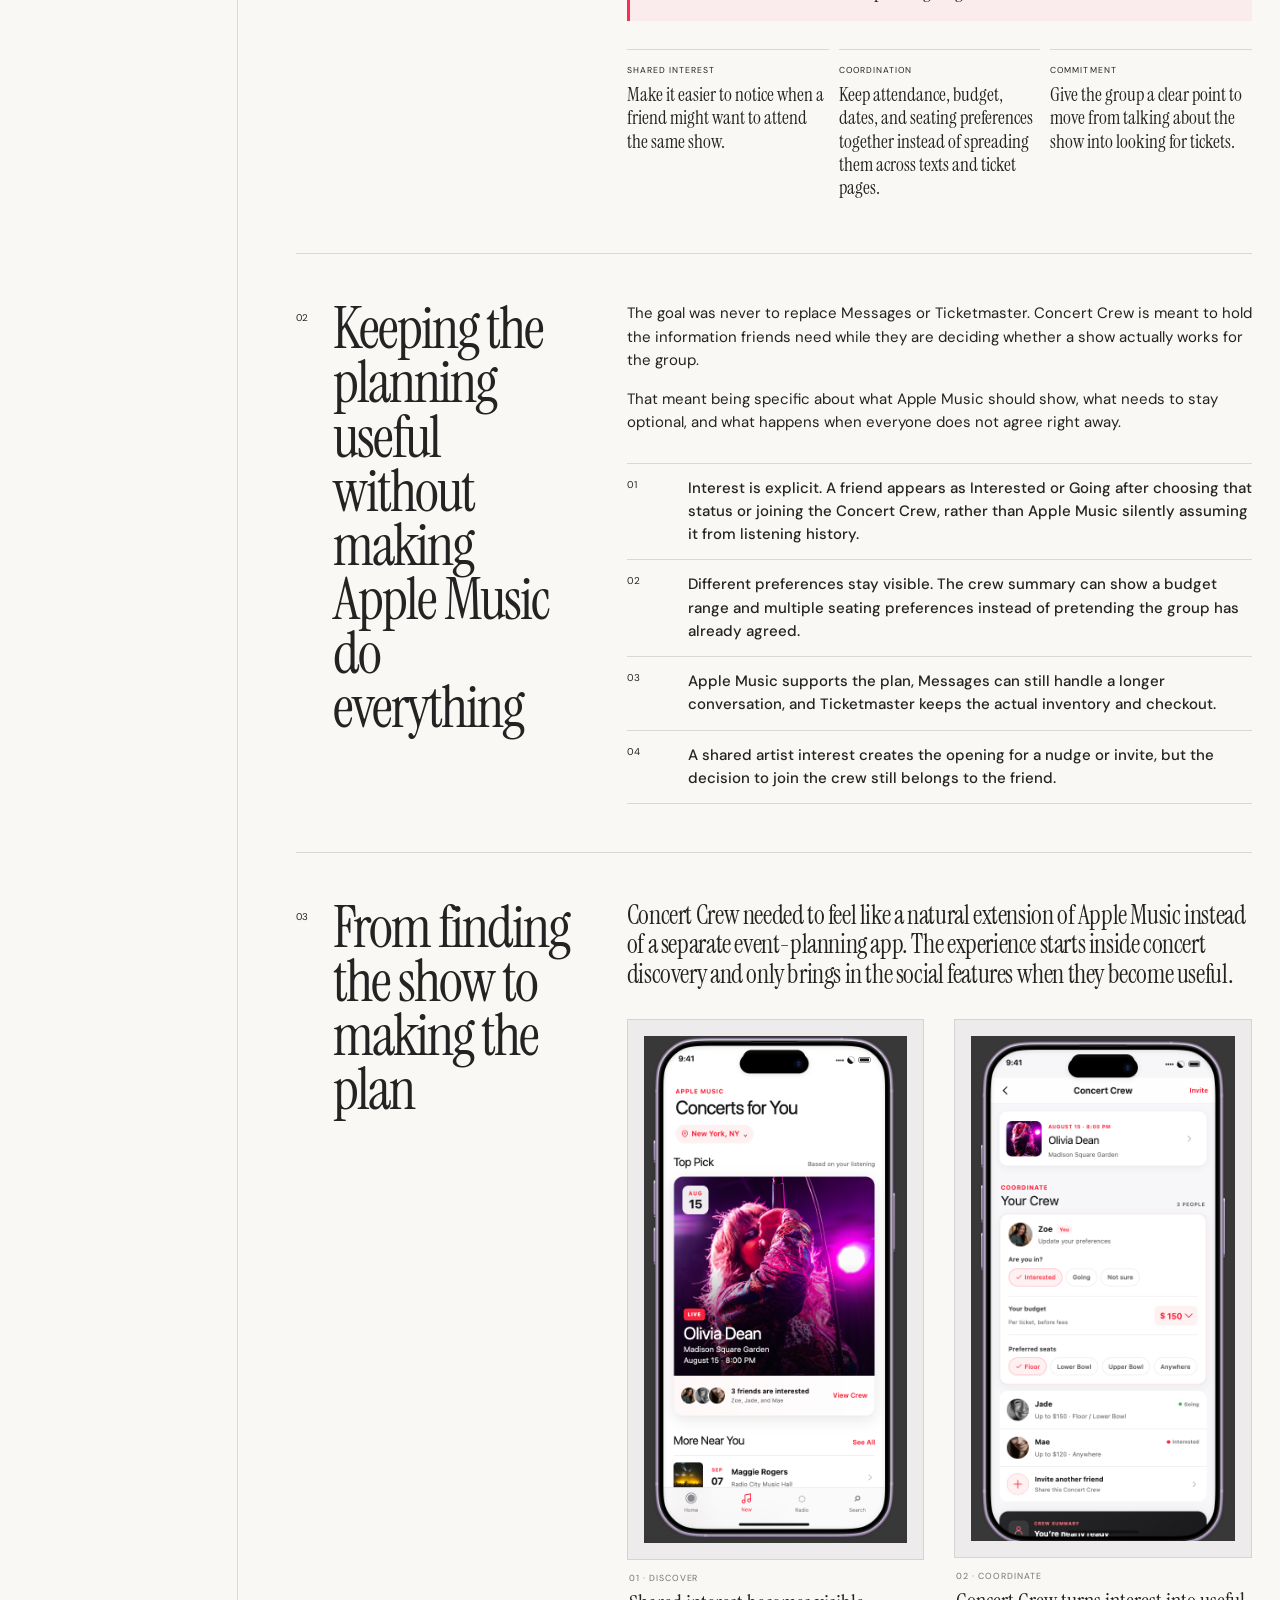
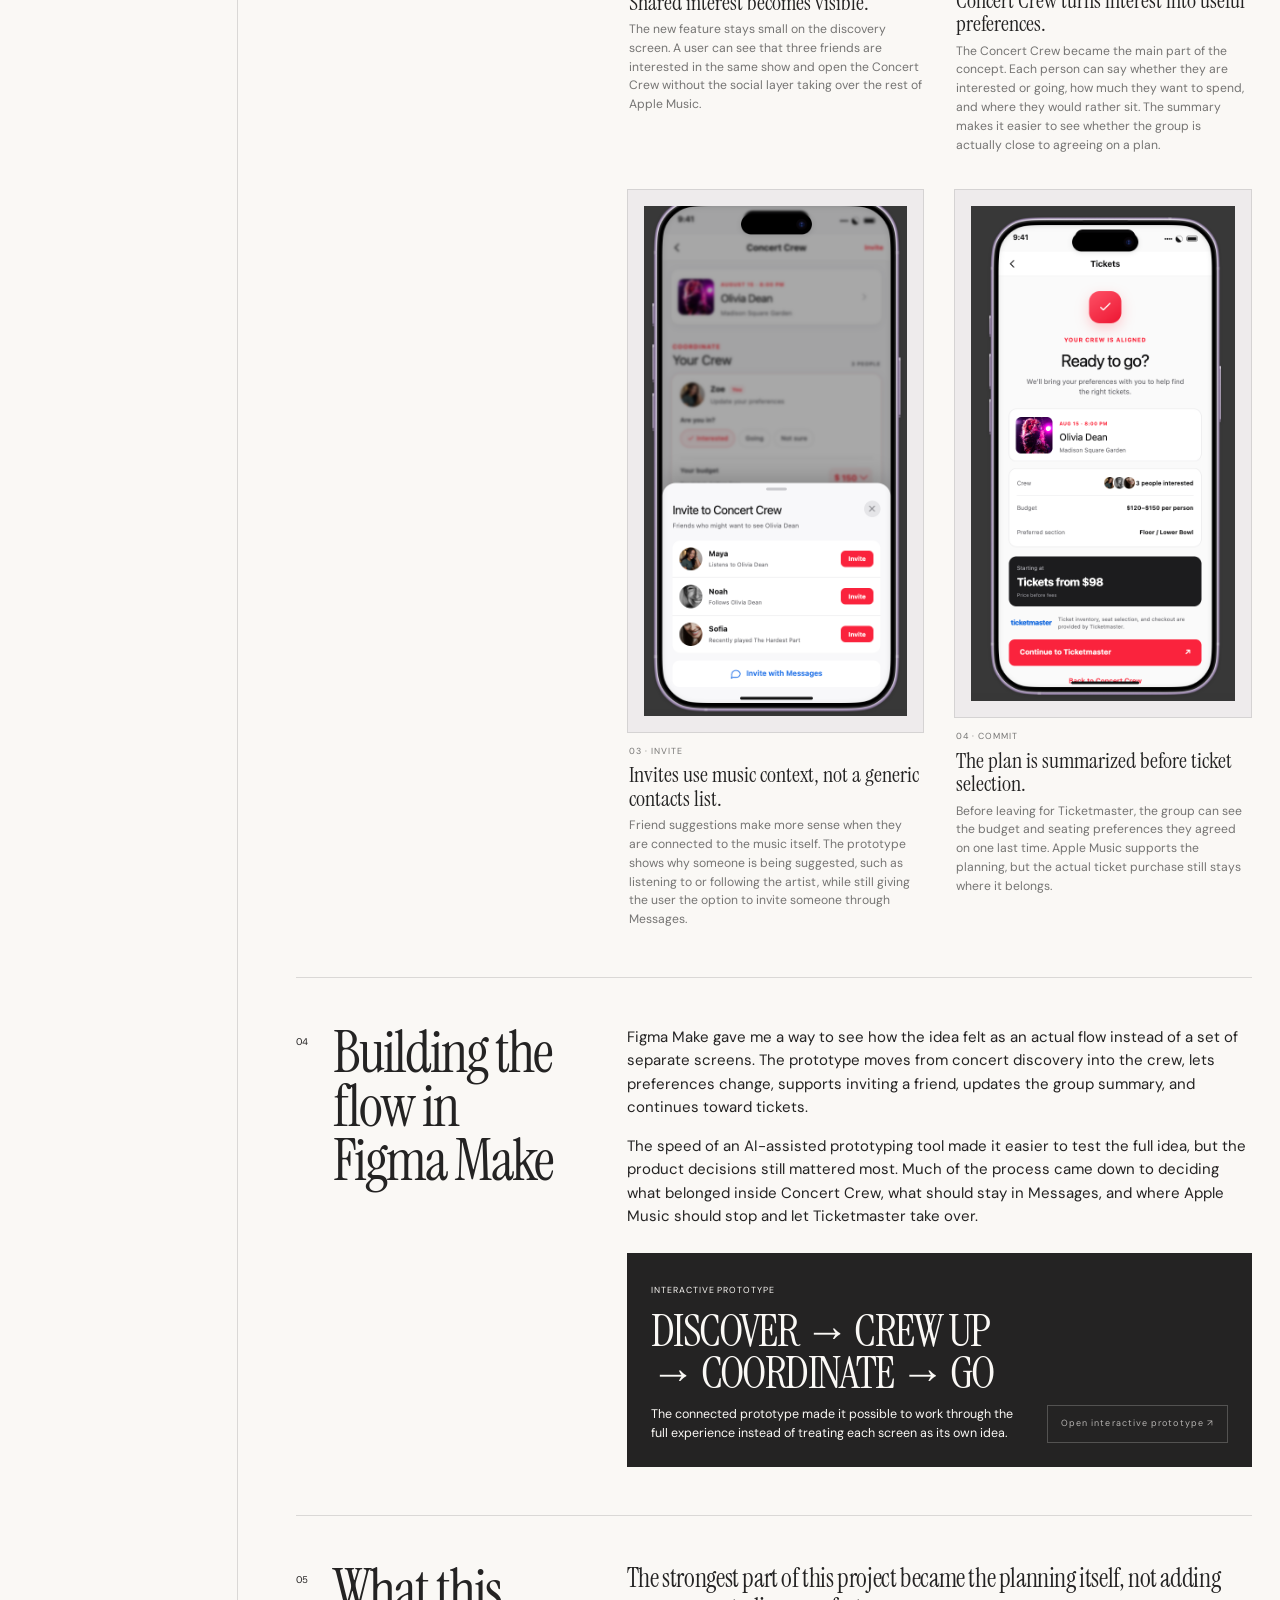
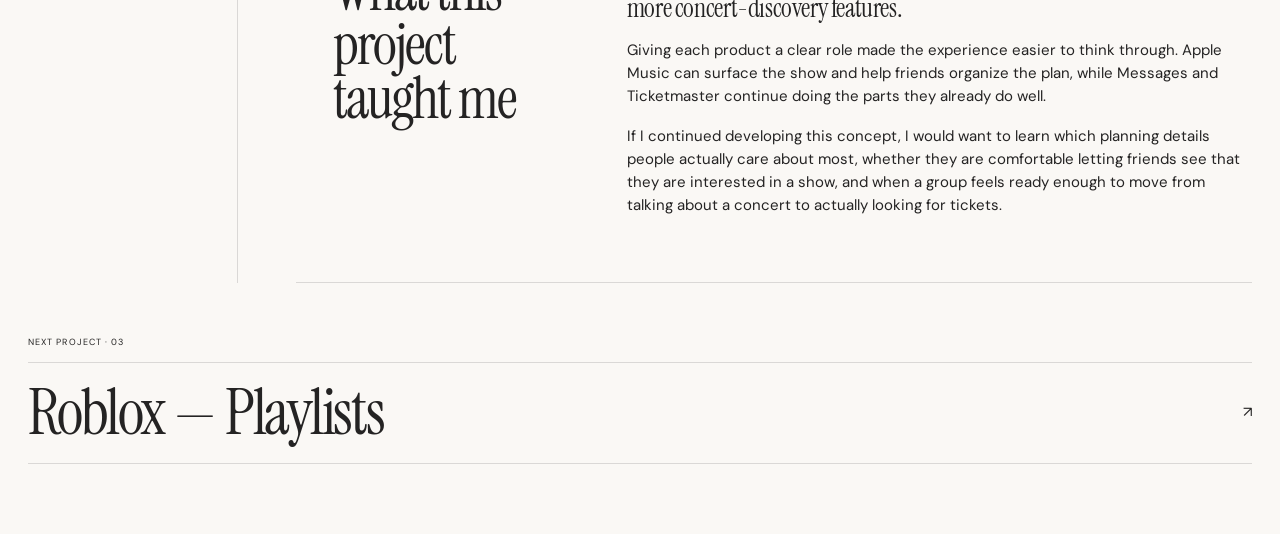
==== commit d45443c1: "Add files via upload" ====
--- a/apple-music-concert-crew.html
+++ b/apple-music-concert-crew.html
@@ -54,7 +54,7 @@
 <div class="rail-sticky">
 <span>CASE STUDY</span>
 <a href="#problem">Opportunity</a>
-<a href="#reframe">Reframe</a>
+<a href="#decisions">Decisions</a>
 <a href="#experience">Experience</a>
 <a href="#prototype">Prototype</a>
 <a href="#reflection">Reflection</a>
@@ -62,28 +62,29 @@
 </aside>
 <div class="case-sections">
 <section class="case-block" data-reveal="" id="problem">
-<div class="block-head"><span>01</span><h2 class="display">Looking closer at what happens after discovery.</h2></div>
+<div class="block-head"><span>01</span><h2 class="display">The idea came from how I already plan concerts with friends.</h2></div>
 <div class="block-body">
-<p class="case-lede">Apple Music already helps people find concerts and get to ticketing. What interested me more was what happens after someone finds a show and realizes their friends might want to go too.</p>
-<p>That part of the process can easily turn into separate texts, screenshots, ticket links, conversations about budget, and the same question being asked more than once: who is actually going? The project became focused on making that part of planning feel easier instead of redesigning concert discovery itself.</p>
-<p class="hmw">That led to one question: how can Apple Music help friends turn a shared interest in a concert into an actual plan to go together?</p>
+<p class="case-lede">As someone who goes to concerts often, finding the show is usually the easy part. Planning it with friends is where everything starts getting split between apps.</p>
+<p>A concert might come up through Apple Music, but dates and prices are checked separately through Ticketmaster, and then the actual planning happens through text messages. Someone sends a screenshot, someone else checks a different section, and the same basic information gets searched more than once.</p>
+<p>Apple Music already has a friend system and concert discovery, which made me curious about what it could look like if those two things worked together. If a concert appears for an artist two friends already listen to, one person could nudge the other and keep the early planning in one place.</p>
+<p class="hmw">The question I designed around became: how can Apple Music help friends turn a shared interest in a concert into an actual plan to go together?</p>
 <div class="opportunity-grid">
-<div><span>SHARED INTEREST</span><b>Reveal when friends are interested in the same show.</b></div>
-<div><span>COORDINATION</span><b>Make attendance, budget, and seating preferences visible in one place.</b></div>
-<div><span>COMMITMENT</span><b>Give the group a clear point to move from planning into ticket selection.</b></div>
+<div><span>SHARED INTEREST</span><b>Make it easier to notice when a friend might want to attend the same show.</b></div>
+<div><span>COORDINATION</span><b>Keep attendance, budget, dates, and seating preferences together instead of spreading them across texts and ticket pages.</b></div>
+<div><span>COMMITMENT</span><b>Give the group a clear point to move from talking about the show into looking for tickets.</b></div>
 </div>
 </div>
 </section>
-<section class="case-block" data-reveal="" id="reframe">
-<div class="block-head"><span>02</span><h2 class="display">Finding the focus</h2></div>
+<section class="case-block" data-reveal="" id="decisions">
+<div class="block-head"><span>02</span><h2 class="display">Keeping the planning useful without making Apple Music do everything</h2></div>
 <div class="block-body">
-<p>The first version of the idea was trying to solve too much at once. Concert discovery, planning, and ticketing were all competing for attention, and the more I looked at the full journey, the more obvious it became that discovery was not the part that needed the most work.</p>
-<p>Narrowing the concept to the social part between finding a concert and buying a ticket made the boundaries much clearer. Apple Music could help people find the show and organize the plan, Messages could still handle a real conversation, and Ticketmaster could continue handling the actual purchase.</p>
+<p>The goal was never to replace Messages or Ticketmaster. Concert Crew is meant to hold the information friends need while they are deciding whether a show actually works for the group.</p>
+<p>That meant being specific about what Apple Music should show, what needs to stay optional, and what happens when everyone does not agree right away.</p>
 <div class="process-strip">
-<div><span>01</span><b>Review the existing concert journey instead of assuming discovery was missing.</b></div>
-<div><span>02</span><b>Define one focused question around friends coordinating a specific show.</b></div>
-<div><span>03</span><b>Use Figma Make to move rapidly into an interactive mobile flow.</b></div>
-<div><span>04</span><b>Refine the states that make coordination useful: interest, budget, seats, invite, and readiness.</b></div>
+<div><span>01</span><b>Interest is explicit. A friend appears as Interested or Going after choosing that status or joining the Concert Crew, rather than Apple Music silently assuming it from listening history.</b></div>
+<div><span>02</span><b>Different preferences stay visible. The crew summary can show a budget range and multiple seating preferences instead of pretending the group has already agreed.</b></div>
+<div><span>03</span><b>Apple Music supports the plan, Messages can still handle a longer conversation, and Ticketmaster keeps the actual inventory and checkout.</b></div>
+<div><span>04</span><b>A shared artist interest creates the opening for a nudge or invite, but the decision to join the crew still belongs to the friend.</b></div>
 </div>
 </div>
 </section>
@@ -118,15 +119,15 @@
 <p>The speed of an AI-assisted prototyping tool made it easier to test the full idea, but the product decisions still mattered most. Much of the process came down to deciding what belonged inside Concert Crew, what should stay in Messages, and where Apple Music should stop and let Ticketmaster take over.</p>
 <div class="prototype-callout apple-callout">
 <div><span>INTERACTIVE PROTOTYPE</span><h3 class="display">DISCOVER → CREW UP → COORDINATE → GO</h3><p>The connected prototype made it possible to work through the full experience instead of treating each screen as its own idea.</p></div>
-<div class="prototype-status">FIGMA MAKE · INTERACTIVE</div>
+<a class="prototype-status prototype-link" href="https://www.figma.com/make/qaWOpX0XsjgE6LJIJWcuJA/Interactive-Concert-Coordination-App?t=u6MoUWptR1CaEp0y-1" rel="noreferrer" target="_blank">Open interactive prototype ↗</a>
 </div>
 </div>
 </section>
 <section class="case-block" data-reveal="" id="reflection">
 <div class="block-head"><span>05</span><h2 class="display">What this project taught me</h2></div>
 <div class="block-body">
-<p class="case-lede">The strongest improvement to this project did not come from adding another screen. It came from realizing that the idea was trying to solve too much at once.</p>
-<p>Once the project narrowed down to planning with friends, the rest of the experience became much easier to make decisions about. Concert discovery could stay familiar, and Concert Crew had a clear reason to exist beyond being another place to look at shows.</p>
+<p class="case-lede">The strongest part of this project became the planning itself, not adding more concert-discovery features.</p>
+<p>Giving each product a clear role made the experience easier to think through. Apple Music can surface the show and help friends organize the plan, while Messages and Ticketmaster continue doing the parts they already do well.</p>
 <p>If I continued developing this concept, I would want to learn which planning details people actually care about most, whether they are comfortable letting friends see that they are interested in a show, and when a group feels ready enough to move from talking about a concert to actually looking for tickets.</p>
 </div>
 </section>
--- a/apple-music-concert-crew.css
+++ b/apple-music-concert-crew.css
@@ -92,3 +92,6 @@
 }
 
 @media (prefers-reduced-motion: reduce){*, *:before, *:after{animation:none;transition:none;scroll-behavior:auto}[data-reveal]{opacity:1;transform:none}}
+
+.prototype-link{display:inline-flex;align-items:center;justify-content:center;text-decoration:none;transition:background .18s,color .18s,border-color .18s}
+.prototype-link:hover{background:rgba(250,248,245,.1);color:rgba(250,248,245,1);border-color:rgba(250,248,245,.42)}
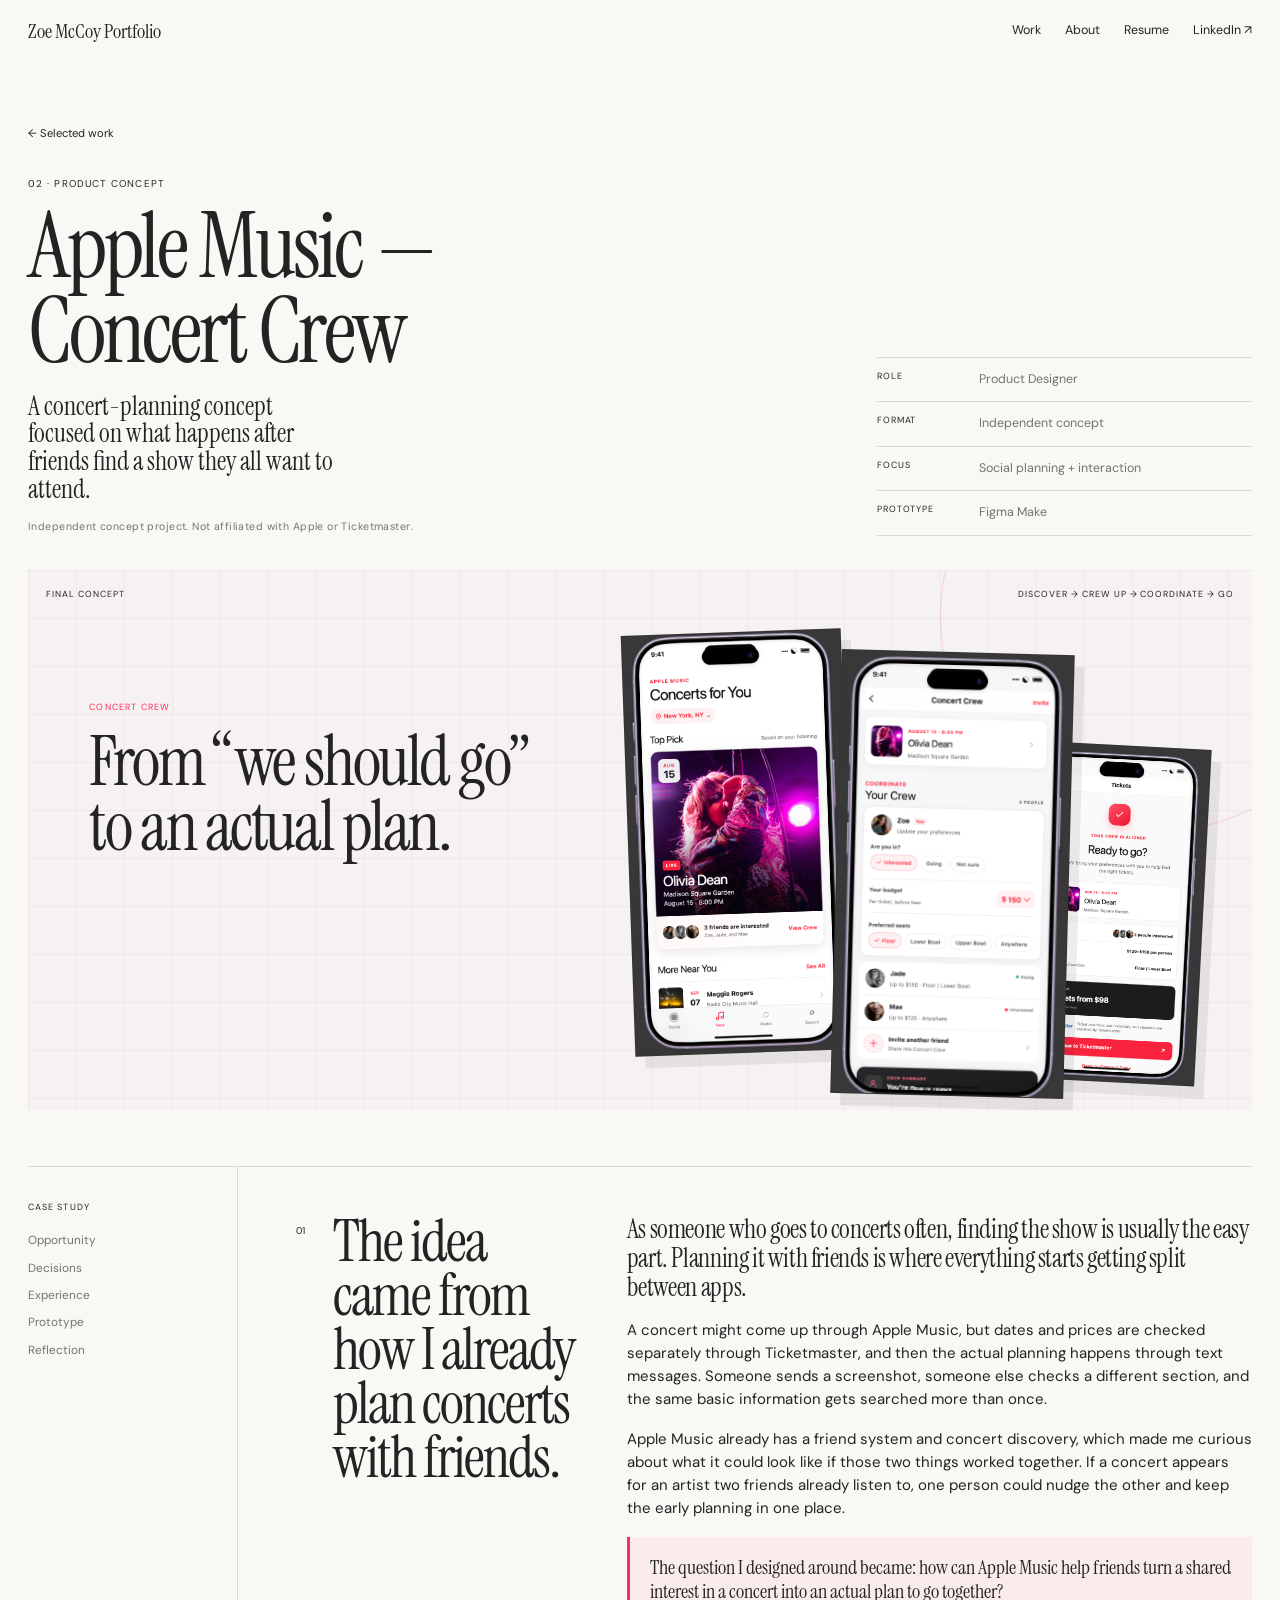
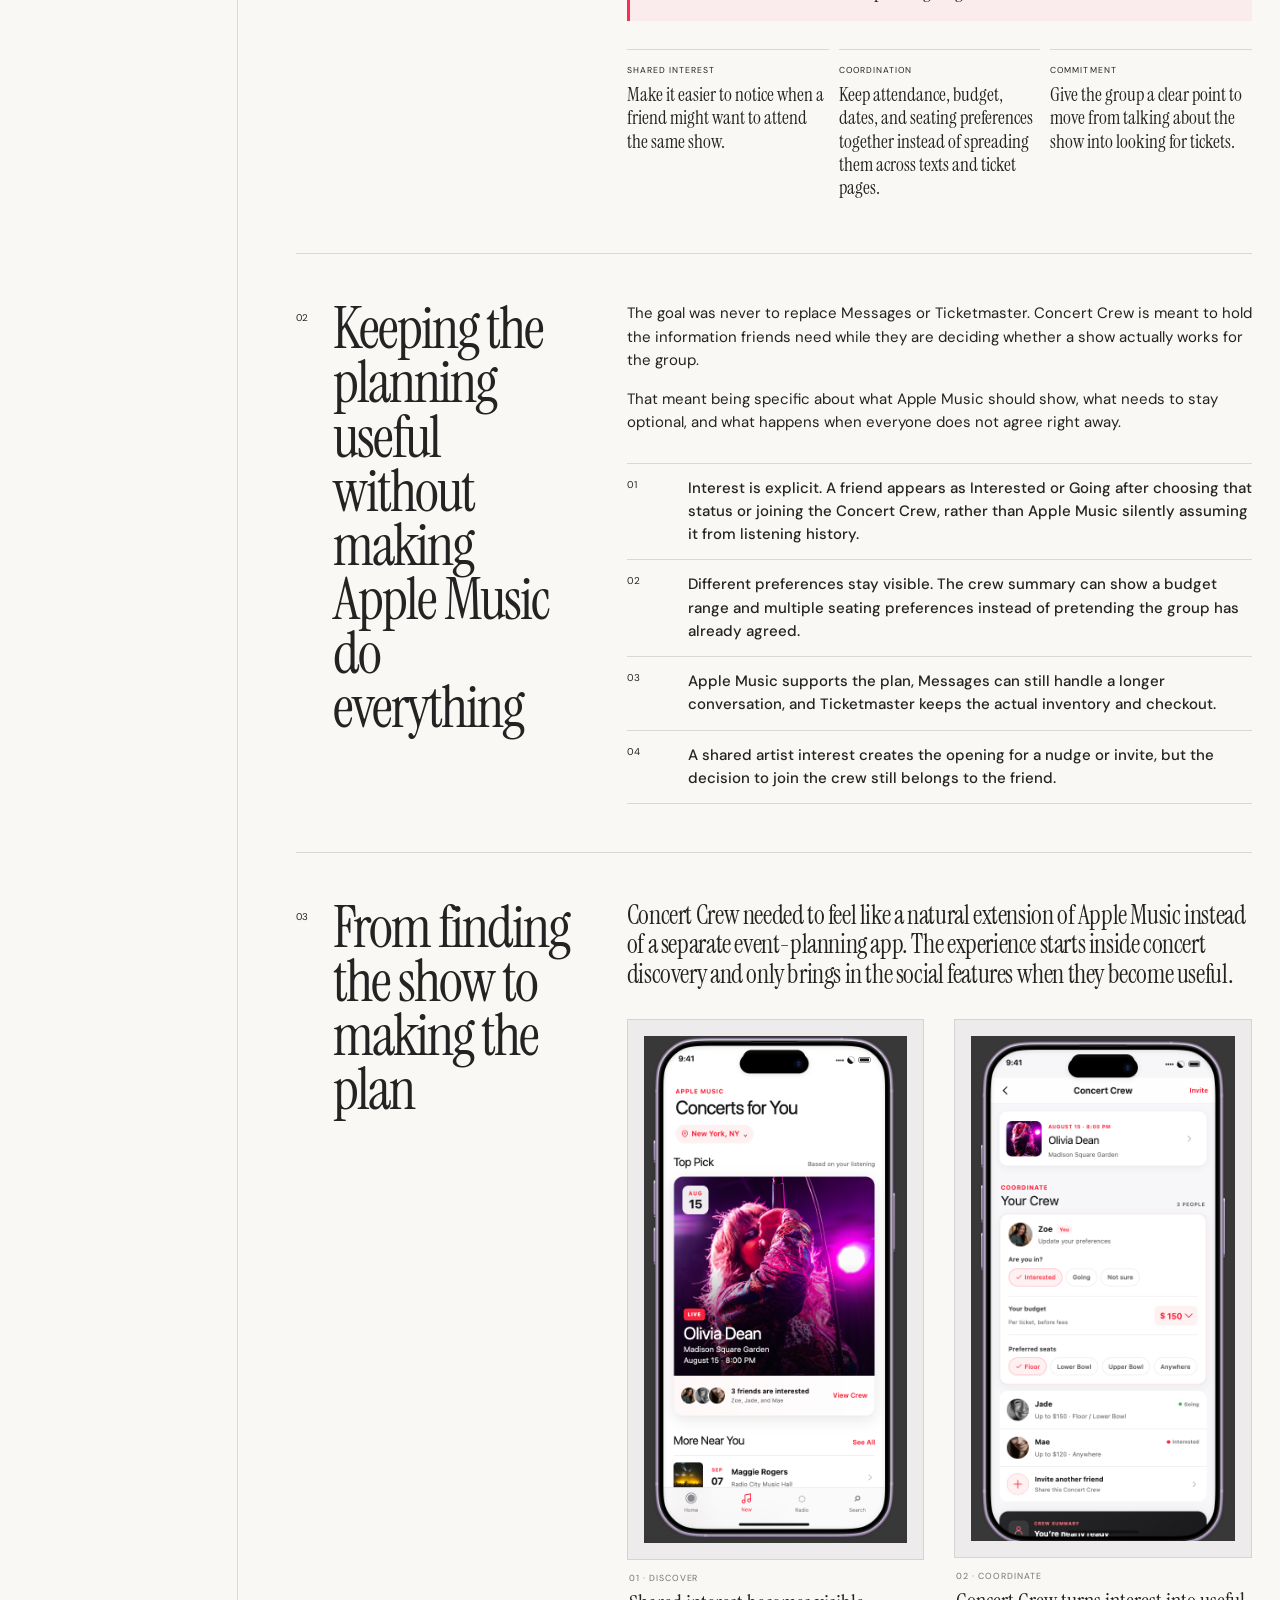
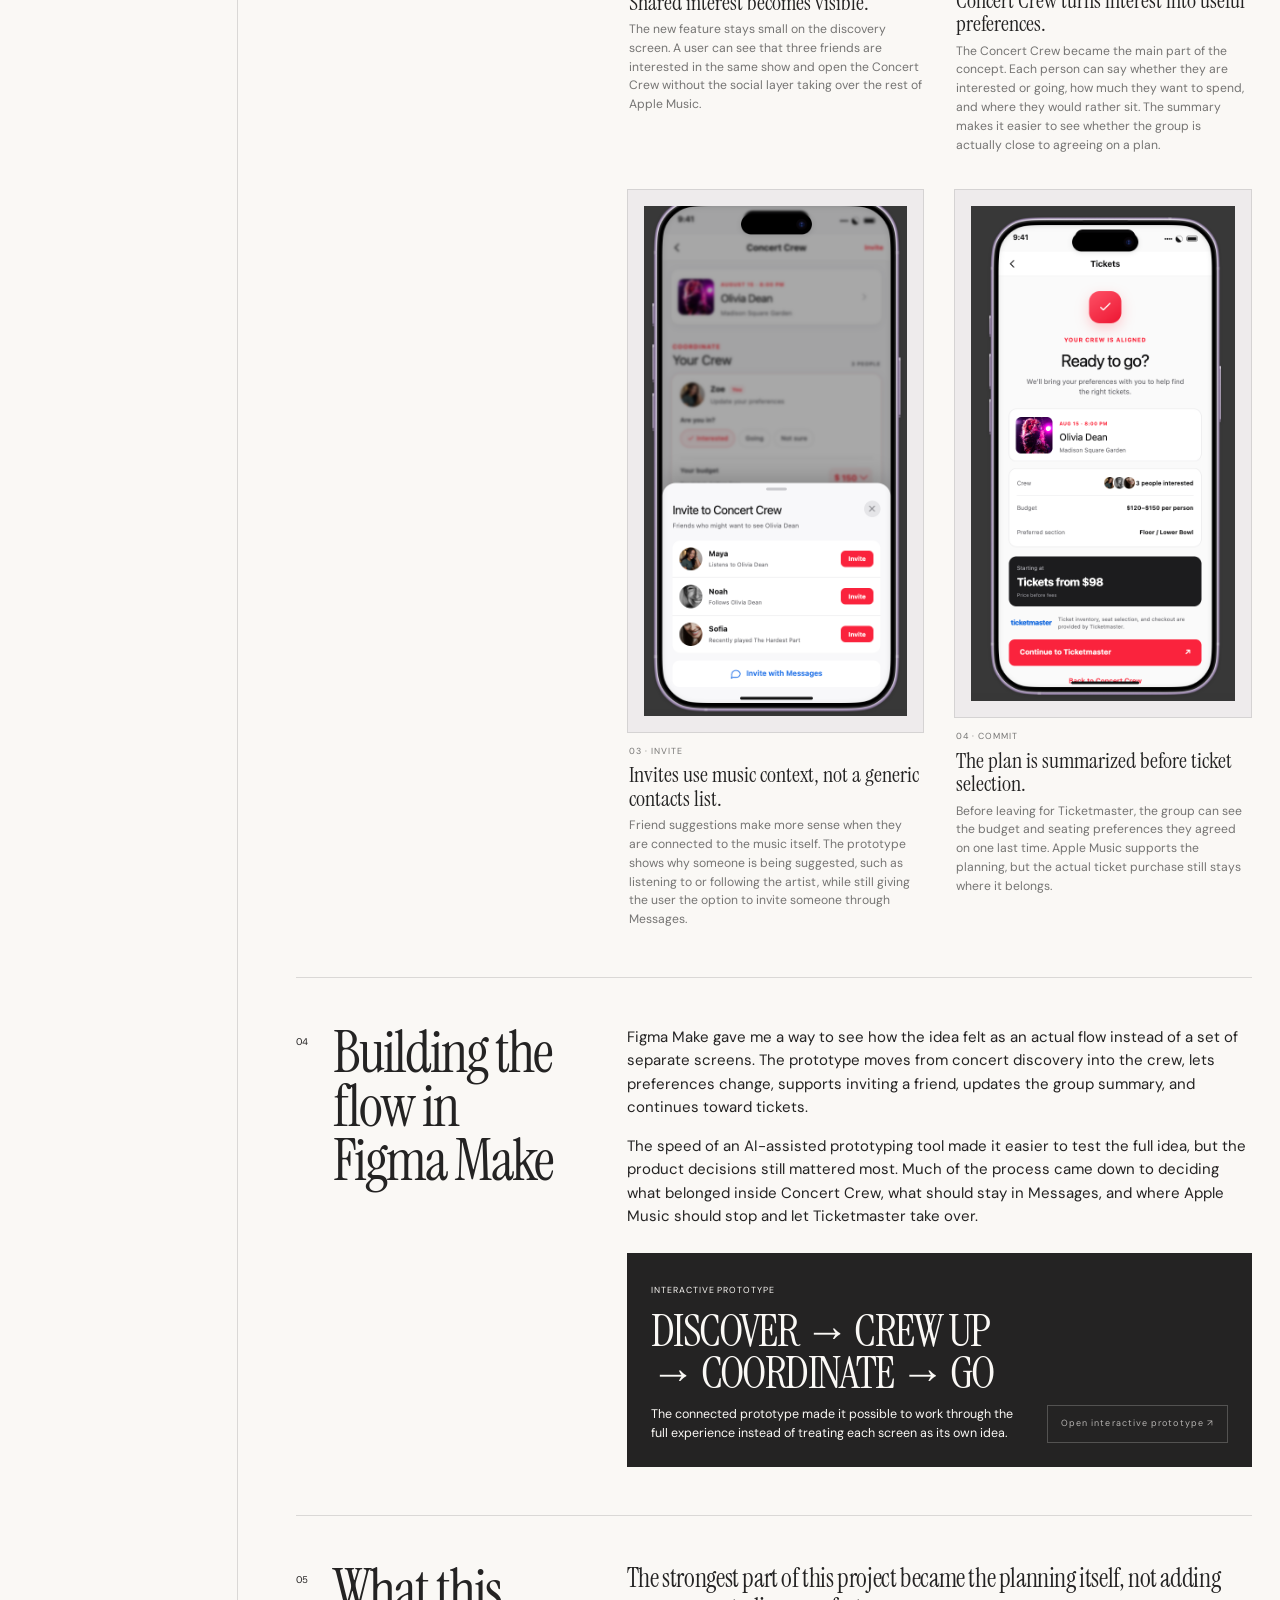
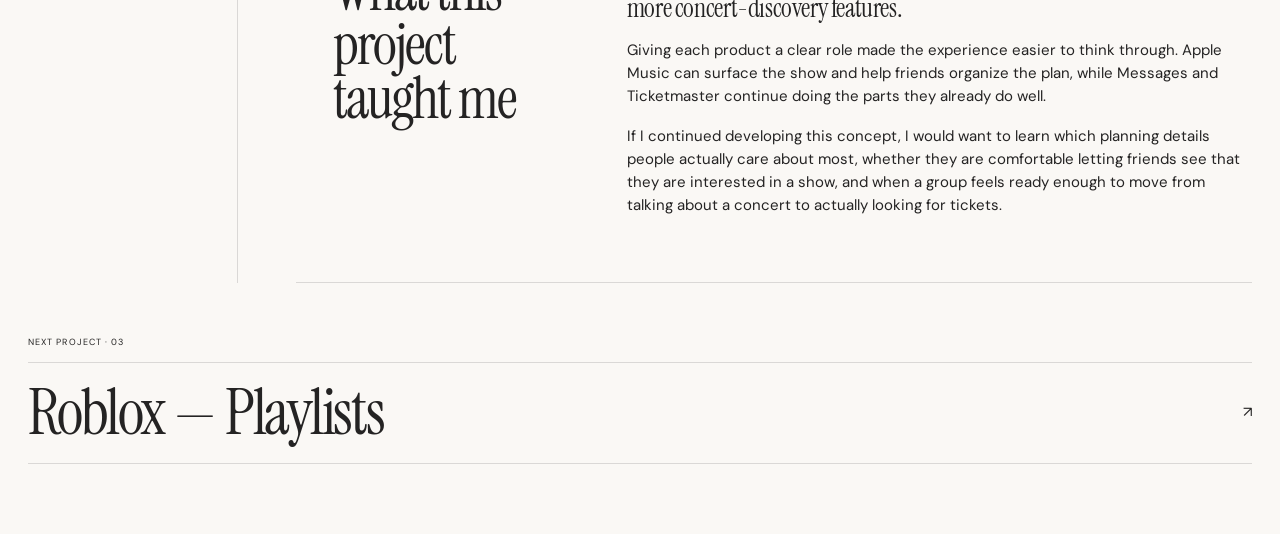
==== commit d11a6c3c: "Add files via upload" ====
--- a/apple-music-concert-crew.html
+++ b/apple-music-concert-crew.html
@@ -5,13 +5,13 @@
 <meta charset="utf-8"/>
 <meta content="width=device-width, initial-scale=1" name="viewport"/>
 <meta content="Apple Music Concert Crew product concept case study by Zoe McCoy." name="description"/>
-<title>Apple Music — Concert Crew — Zoe McCoy</title>
+<title>Apple Music — Concert Crew — Zoe McCoy Portfolio</title>
 <link href="apple-music-concert-crew.css" rel="stylesheet"/>
 </head>
 <body class="case-page apple-case">
 <header class="site-header">
 <nav class="nav shell">
-<a class="brand" href="index.html">Zoe McCoy</a>
+<a class="brand" href="index.html">Zoe McCoy Portfolio</a>
 <button aria-expanded="false" aria-label="Toggle menu" class="nav-toggle" type="button"><span></span><span></span></button>
 <div class="nav-links">
 <a href="index.html#work">Work</a>
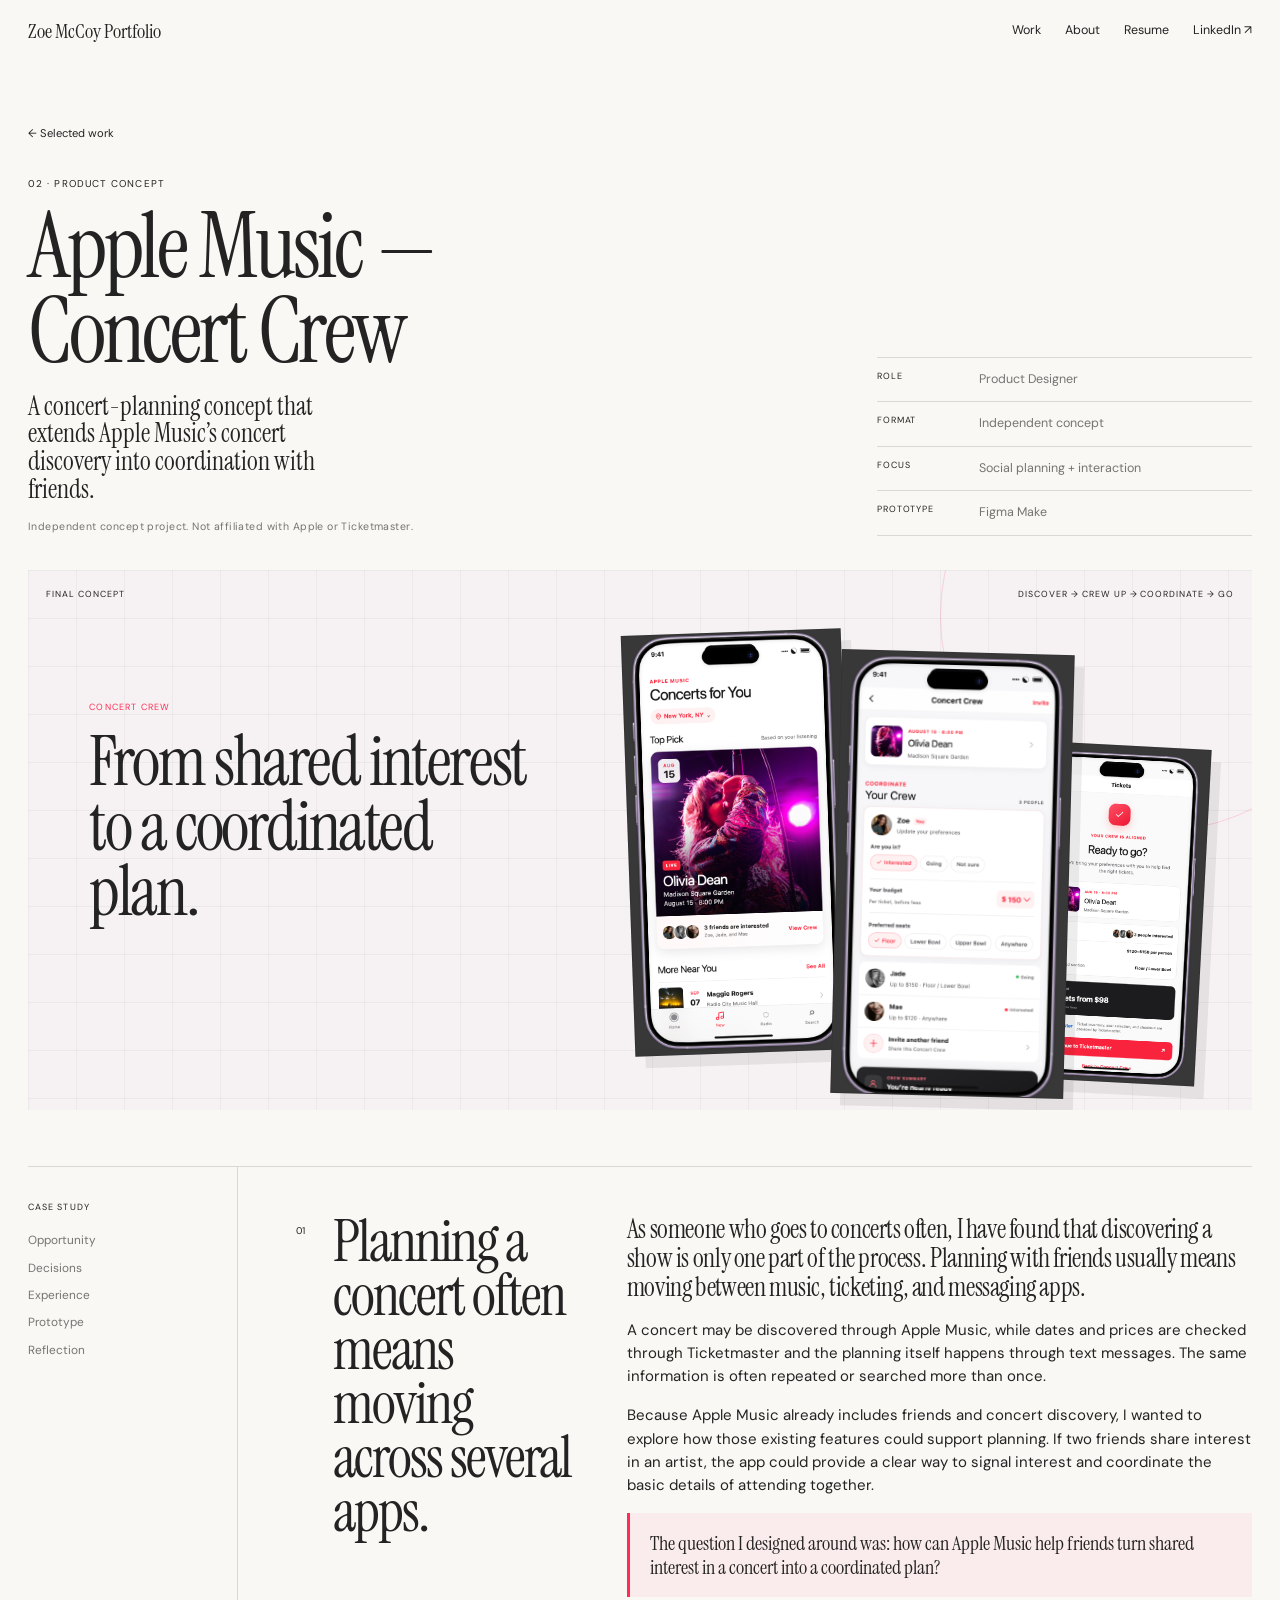
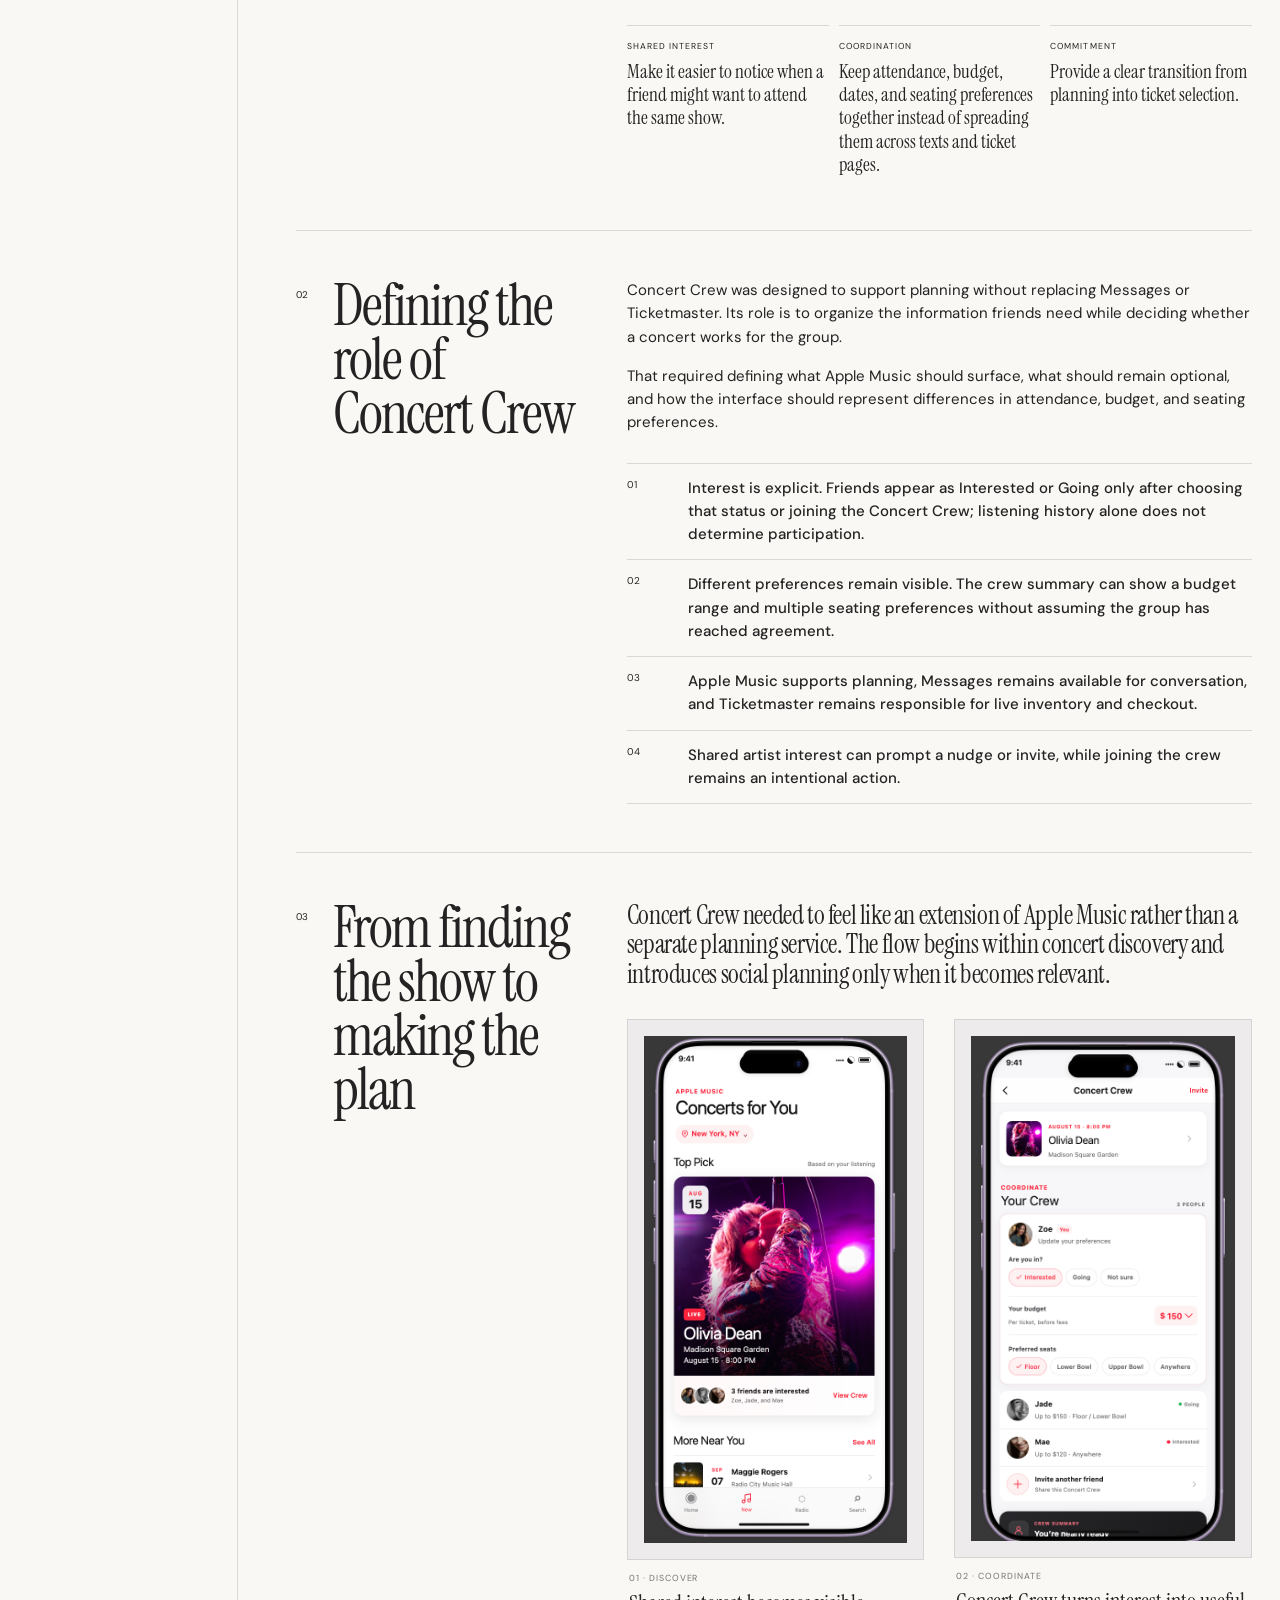
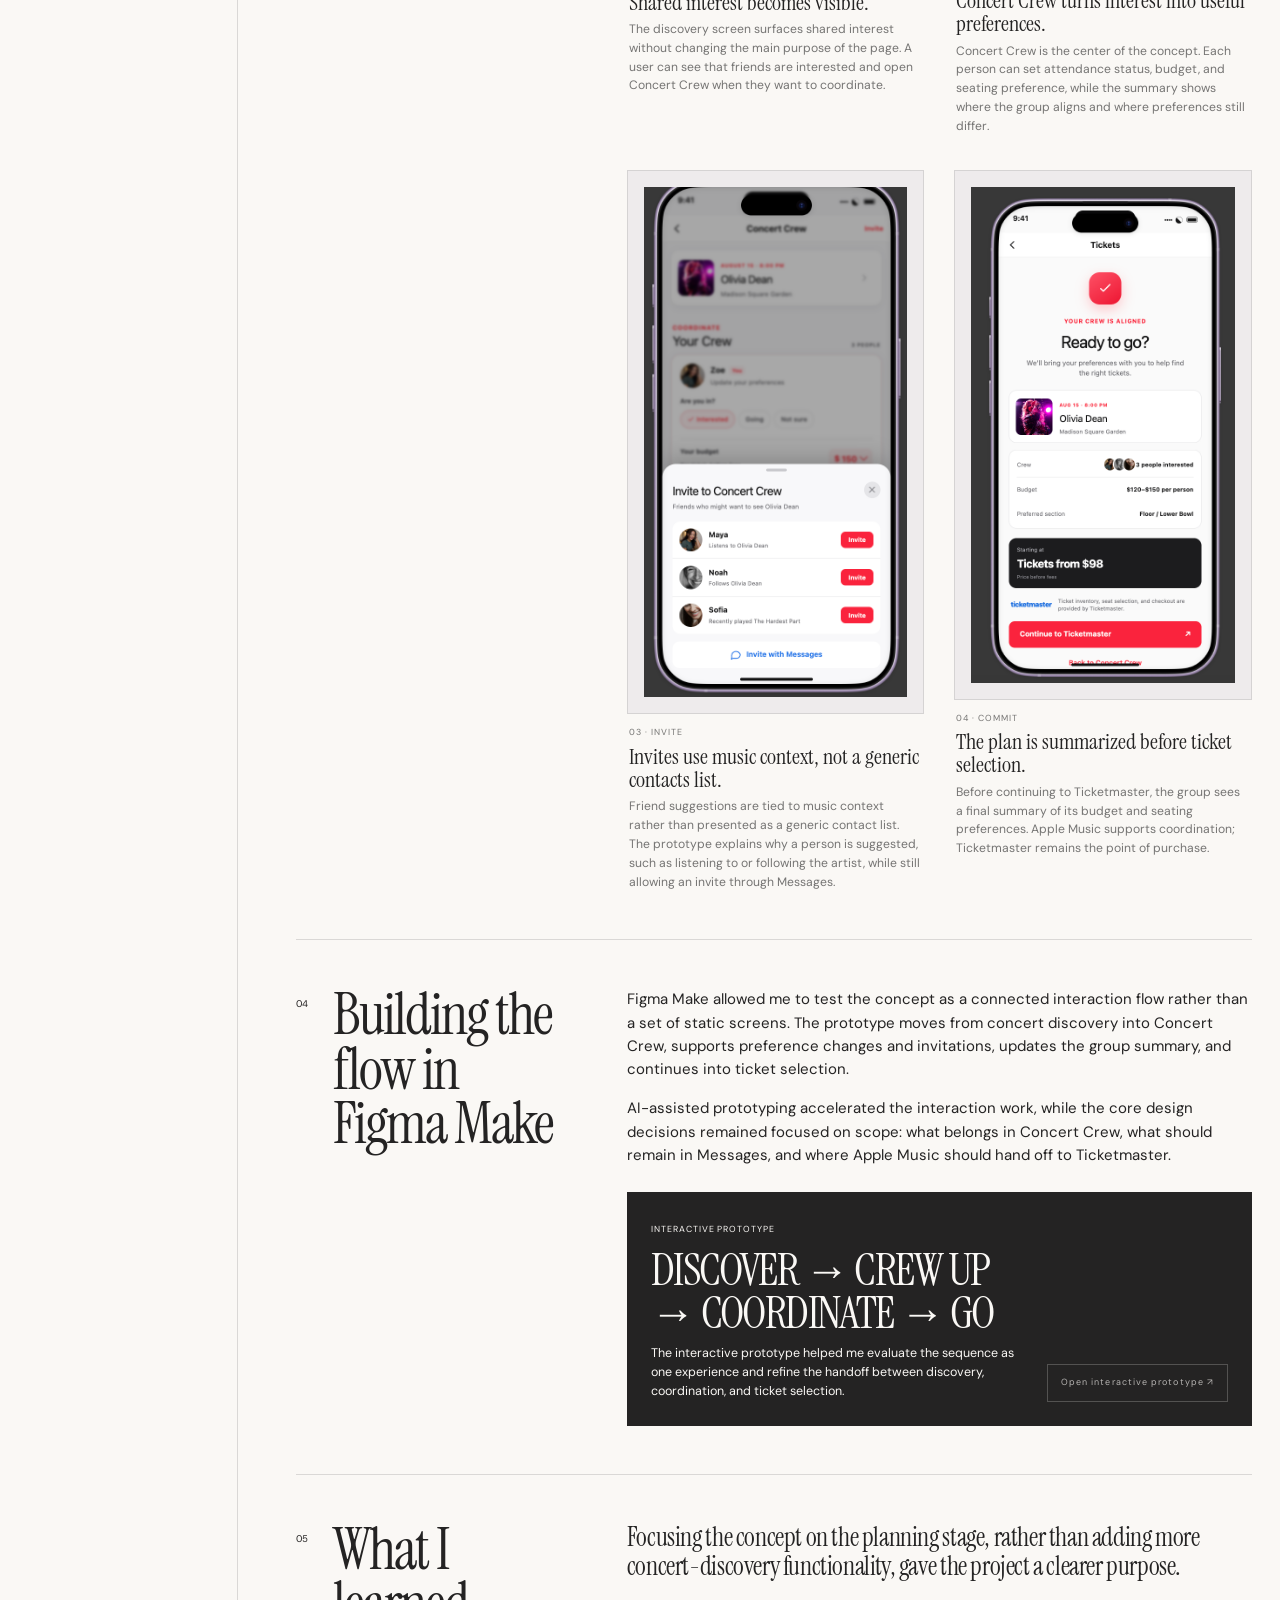
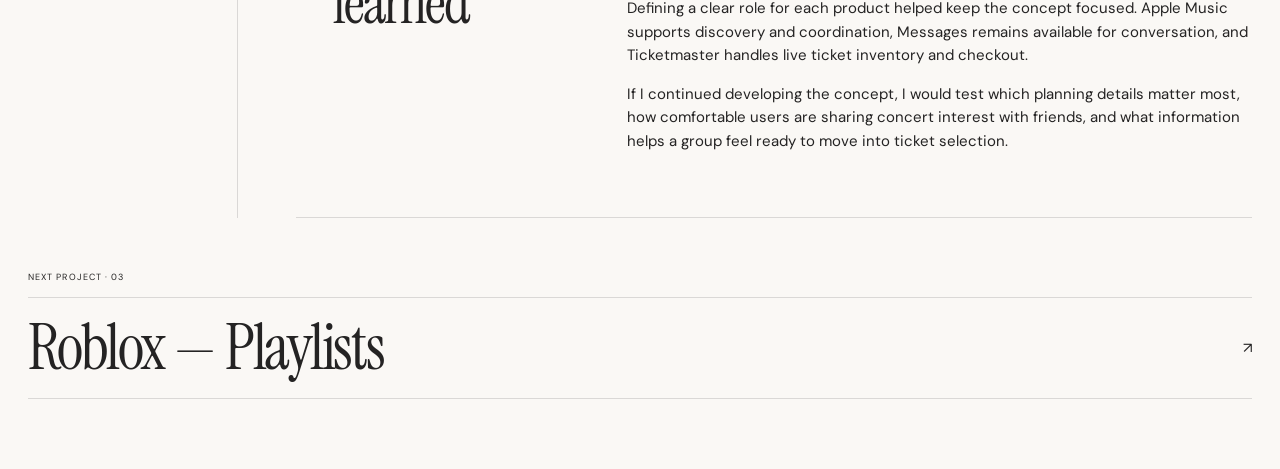
==== commit 65842399: "Add files via upload" ====
--- a/apple-music-concert-crew.html
+++ b/apple-music-concert-crew.html
@@ -16,7 +16,7 @@
 <div class="nav-links">
 <a href="index.html#work">Work</a>
 <a href="index.html#about">About</a>
-<a href="Zoe_McCoy_Resume.pdf">Resume</a>
+<a href="Zoe_McCoy_Resume.pdf" target="_blank" rel="noreferrer">Resume</a>
 <a href="https://www.linkedin.com/in/zoe-mccoy/" rel="noreferrer" target="_blank">LinkedIn ↗</a>
 </div>
 </nav>
@@ -27,7 +27,7 @@
 <a class="back-link" href="index.html#work">← Selected work</a>
 <p class="case-label">02 · Product Concept</p>
 <h1 class="display">Apple Music —<br/>Concert Crew</h1>
-<p class="case-subtitle">A concert-planning concept focused on what happens after friends find a show they all want to attend.</p>
+<p class="case-subtitle">A concert-planning concept that extends Apple Music’s concert discovery into coordination with friends.</p>
 <p class="concept-note">Independent concept project. Not affiliated with Apple or Ticketmaster.</p>
 </div>
 <dl class="case-facts" data-reveal="">
@@ -42,7 +42,7 @@
 <div class="visual-label"><span>FINAL CONCEPT</span><span>DISCOVER → CREW UP → COORDINATE → GO</span></div>
 <div class="apple-hero-copy">
 <span>CONCERT CREW</span>
-<strong class="display">From “we should go”<br/>to an actual plan.</strong>
+<strong class="display">From shared interest<br/>to a coordinated plan.</strong>
 </div>
 <div class="apple-hero-phone hero-phone-one"><img alt="Apple Music Concerts for You concept with friends interested in a recommended concert" src="apple-concerts-for-you.png"/></div>
 <div class="apple-hero-phone hero-phone-two"><img alt="Concert Crew concept with attendance, budget, and seating preferences" src="apple-concert-crew.png"/></div>
@@ -62,52 +62,52 @@
 </aside>
 <div class="case-sections">
 <section class="case-block" data-reveal="" id="problem">
-<div class="block-head"><span>01</span><h2 class="display">The idea came from how I already plan concerts with friends.</h2></div>
+<div class="block-head"><span>01</span><h2 class="display">Planning a concert often means moving across several apps.</h2></div>
 <div class="block-body">
-<p class="case-lede">As someone who goes to concerts often, finding the show is usually the easy part. Planning it with friends is where everything starts getting split between apps.</p>
-<p>A concert might come up through Apple Music, but dates and prices are checked separately through Ticketmaster, and then the actual planning happens through text messages. Someone sends a screenshot, someone else checks a different section, and the same basic information gets searched more than once.</p>
-<p>Apple Music already has a friend system and concert discovery, which made me curious about what it could look like if those two things worked together. If a concert appears for an artist two friends already listen to, one person could nudge the other and keep the early planning in one place.</p>
-<p class="hmw">The question I designed around became: how can Apple Music help friends turn a shared interest in a concert into an actual plan to go together?</p>
+<p class="case-lede">As someone who goes to concerts often, I have found that discovering a show is only one part of the process. Planning with friends usually means moving between music, ticketing, and messaging apps.</p>
+<p>A concert may be discovered through Apple Music, while dates and prices are checked through Ticketmaster and the planning itself happens through text messages. The same information is often repeated or searched more than once.</p>
+<p>Because Apple Music already includes friends and concert discovery, I wanted to explore how those existing features could support planning. If two friends share interest in an artist, the app could provide a clear way to signal interest and coordinate the basic details of attending together.</p>
+<p class="hmw">The question I designed around was: how can Apple Music help friends turn shared interest in a concert into a coordinated plan?</p>
 <div class="opportunity-grid">
 <div><span>SHARED INTEREST</span><b>Make it easier to notice when a friend might want to attend the same show.</b></div>
 <div><span>COORDINATION</span><b>Keep attendance, budget, dates, and seating preferences together instead of spreading them across texts and ticket pages.</b></div>
-<div><span>COMMITMENT</span><b>Give the group a clear point to move from talking about the show into looking for tickets.</b></div>
+<div><span>COMMITMENT</span><b>Provide a clear transition from planning into ticket selection.</b></div>
 </div>
 </div>
 </section>
 <section class="case-block" data-reveal="" id="decisions">
-<div class="block-head"><span>02</span><h2 class="display">Keeping the planning useful without making Apple Music do everything</h2></div>
+<div class="block-head"><span>02</span><h2 class="display">Defining the role of Concert Crew</h2></div>
 <div class="block-body">
-<p>The goal was never to replace Messages or Ticketmaster. Concert Crew is meant to hold the information friends need while they are deciding whether a show actually works for the group.</p>
-<p>That meant being specific about what Apple Music should show, what needs to stay optional, and what happens when everyone does not agree right away.</p>
+<p>Concert Crew was designed to support planning without replacing Messages or Ticketmaster. Its role is to organize the information friends need while deciding whether a concert works for the group.</p>
+<p>That required defining what Apple Music should surface, what should remain optional, and how the interface should represent differences in attendance, budget, and seating preferences.</p>
 <div class="process-strip">
-<div><span>01</span><b>Interest is explicit. A friend appears as Interested or Going after choosing that status or joining the Concert Crew, rather than Apple Music silently assuming it from listening history.</b></div>
-<div><span>02</span><b>Different preferences stay visible. The crew summary can show a budget range and multiple seating preferences instead of pretending the group has already agreed.</b></div>
-<div><span>03</span><b>Apple Music supports the plan, Messages can still handle a longer conversation, and Ticketmaster keeps the actual inventory and checkout.</b></div>
-<div><span>04</span><b>A shared artist interest creates the opening for a nudge or invite, but the decision to join the crew still belongs to the friend.</b></div>
+<div><span>01</span><b>Interest is explicit. Friends appear as Interested or Going only after choosing that status or joining the Concert Crew; listening history alone does not determine participation.</b></div>
+<div><span>02</span><b>Different preferences remain visible. The crew summary can show a budget range and multiple seating preferences without assuming the group has reached agreement.</b></div>
+<div><span>03</span><b>Apple Music supports planning, Messages remains available for conversation, and Ticketmaster remains responsible for live inventory and checkout.</b></div>
+<div><span>04</span><b>Shared artist interest can prompt a nudge or invite, while joining the crew remains an intentional action.</b></div>
 </div>
 </div>
 </section>
 <section class="case-block" data-reveal="" id="experience">
 <div class="block-head"><span>03</span><h2 class="display">From finding the show to making the plan</h2></div>
 <div class="block-body">
-<p class="case-lede">Concert Crew needed to feel like a natural extension of Apple Music instead of a separate event-planning app. The experience starts inside concert discovery and only brings in the social features when they become useful.</p>
+<p class="case-lede">Concert Crew needed to feel like an extension of Apple Music rather than a separate planning service. The flow begins within concert discovery and introduces social planning only when it becomes relevant.</p>
 <div class="apple-shot-grid">
 <figure class="apple-shot">
 <div class="apple-shot-frame"><img alt="Concerts for You screen featuring Olivia Dean and three friends interested" src="apple-concerts-for-you.png"/></div>
-<figcaption><span>01 · DISCOVER</span><strong>Shared interest becomes visible.</strong><p>The new feature stays small on the discovery screen. A user can see that three friends are interested in the same show and open the Concert Crew without the social layer taking over the rest of Apple Music.</p></figcaption>
+<figcaption><span>01 · DISCOVER</span><strong>Shared interest becomes visible.</strong><p>The discovery screen surfaces shared interest without changing the main purpose of the page. A user can see that friends are interested and open Concert Crew when they want to coordinate.</p></figcaption>
 </figure>
 <figure class="apple-shot">
 <div class="apple-shot-frame"><img alt="Concert Crew screen showing friend statuses, budget, and preferred seats" src="apple-concert-crew.png"/></div>
-<figcaption><span>02 · COORDINATE</span><strong>Concert Crew turns interest into useful preferences.</strong><p>The Concert Crew became the main part of the concept. Each person can say whether they are interested or going, how much they want to spend, and where they would rather sit. The summary makes it easier to see whether the group is actually close to agreeing on a plan.</p></figcaption>
+<figcaption><span>02 · COORDINATE</span><strong>Concert Crew turns interest into useful preferences.</strong><p>Concert Crew is the center of the concept. Each person can set attendance status, budget, and seating preference, while the summary shows where the group aligns and where preferences still differ.</p></figcaption>
 </figure>
 <figure class="apple-shot">
 <div class="apple-shot-frame"><img alt="Invite to Concert Crew sheet suggesting friends connected to the artist" src="apple-concert-invite.png"/></div>
-<figcaption><span>03 · INVITE</span><strong>Invites use music context, not a generic contacts list.</strong><p>Friend suggestions make more sense when they are connected to the music itself. The prototype shows why someone is being suggested, such as listening to or following the artist, while still giving the user the option to invite someone through Messages.</p></figcaption>
+<figcaption><span>03 · INVITE</span><strong>Invites use music context, not a generic contacts list.</strong><p>Friend suggestions are tied to music context rather than presented as a generic contact list. The prototype explains why a person is suggested, such as listening to or following the artist, while still allowing an invite through Messages.</p></figcaption>
 </figure>
 <figure class="apple-shot">
 <div class="apple-shot-frame"><img alt="Ready to go ticket handoff summarizing crew budget and seating preference" src="apple-ticket-handoff.png"/></div>
-<figcaption><span>04 · COMMIT</span><strong>The plan is summarized before ticket selection.</strong><p>Before leaving for Ticketmaster, the group can see the budget and seating preferences they agreed on one last time. Apple Music supports the planning, but the actual ticket purchase still stays where it belongs.</p></figcaption>
+<figcaption><span>04 · COMMIT</span><strong>The plan is summarized before ticket selection.</strong><p>Before continuing to Ticketmaster, the group sees a final summary of its budget and seating preferences. Apple Music supports coordination; Ticketmaster remains the point of purchase.</p></figcaption>
 </figure>
 </div>
 </div>
@@ -115,20 +115,20 @@
 <section class="case-block" data-reveal="" id="prototype">
 <div class="block-head"><span>04</span><h2 class="display">Building the flow in Figma Make</h2></div>
 <div class="block-body">
-<p>Figma Make gave me a way to see how the idea felt as an actual flow instead of a set of separate screens. The prototype moves from concert discovery into the crew, lets preferences change, supports inviting a friend, updates the group summary, and continues toward tickets.</p>
-<p>The speed of an AI-assisted prototyping tool made it easier to test the full idea, but the product decisions still mattered most. Much of the process came down to deciding what belonged inside Concert Crew, what should stay in Messages, and where Apple Music should stop and let Ticketmaster take over.</p>
+<p>Figma Make allowed me to test the concept as a connected interaction flow rather than a set of static screens. The prototype moves from concert discovery into Concert Crew, supports preference changes and invitations, updates the group summary, and continues into ticket selection.</p>
+<p>AI-assisted prototyping accelerated the interaction work, while the core design decisions remained focused on scope: what belongs in Concert Crew, what should remain in Messages, and where Apple Music should hand off to Ticketmaster.</p>
 <div class="prototype-callout apple-callout">
-<div><span>INTERACTIVE PROTOTYPE</span><h3 class="display">DISCOVER → CREW UP → COORDINATE → GO</h3><p>The connected prototype made it possible to work through the full experience instead of treating each screen as its own idea.</p></div>
-<a class="prototype-status prototype-link" href="https://www.figma.com/make/qaWOpX0XsjgE6LJIJWcuJA/Interactive-Concert-Coordination-App?t=u6MoUWptR1CaEp0y-1" rel="noreferrer" target="_blank">Open interactive prototype ↗</a>
+<div><span>INTERACTIVE PROTOTYPE</span><h3 class="display">DISCOVER → CREW UP → COORDINATE → GO</h3><p>The interactive prototype helped me evaluate the sequence as one experience and refine the handoff between discovery, coordination, and ticket selection.</p></div>
+<a class="prototype-status prototype-link" href="https://cycle-crush-12958152.figma.site/" rel="noreferrer" target="_blank">Open interactive prototype ↗</a>
 </div>
 </div>
 </section>
 <section class="case-block" data-reveal="" id="reflection">
-<div class="block-head"><span>05</span><h2 class="display">What this project taught me</h2></div>
+<div class="block-head"><span>05</span><h2 class="display">What I learned</h2></div>
 <div class="block-body">
-<p class="case-lede">The strongest part of this project became the planning itself, not adding more concert-discovery features.</p>
-<p>Giving each product a clear role made the experience easier to think through. Apple Music can surface the show and help friends organize the plan, while Messages and Ticketmaster continue doing the parts they already do well.</p>
-<p>If I continued developing this concept, I would want to learn which planning details people actually care about most, whether they are comfortable letting friends see that they are interested in a show, and when a group feels ready enough to move from talking about a concert to actually looking for tickets.</p>
+<p class="case-lede">Focusing the concept on the planning stage, rather than adding more concert-discovery functionality, gave the project a clearer purpose.</p>
+<p>Defining a clear role for each product helped keep the concept focused. Apple Music supports discovery and coordination, Messages remains available for conversation, and Ticketmaster handles live ticket inventory and checkout.</p>
+<p>If I continued developing the concept, I would test which planning details matter most, how comfortable users are sharing concert interest with friends, and what information helps a group feel ready to move into ticket selection.</p>
 </div>
 </section>
 </div>
